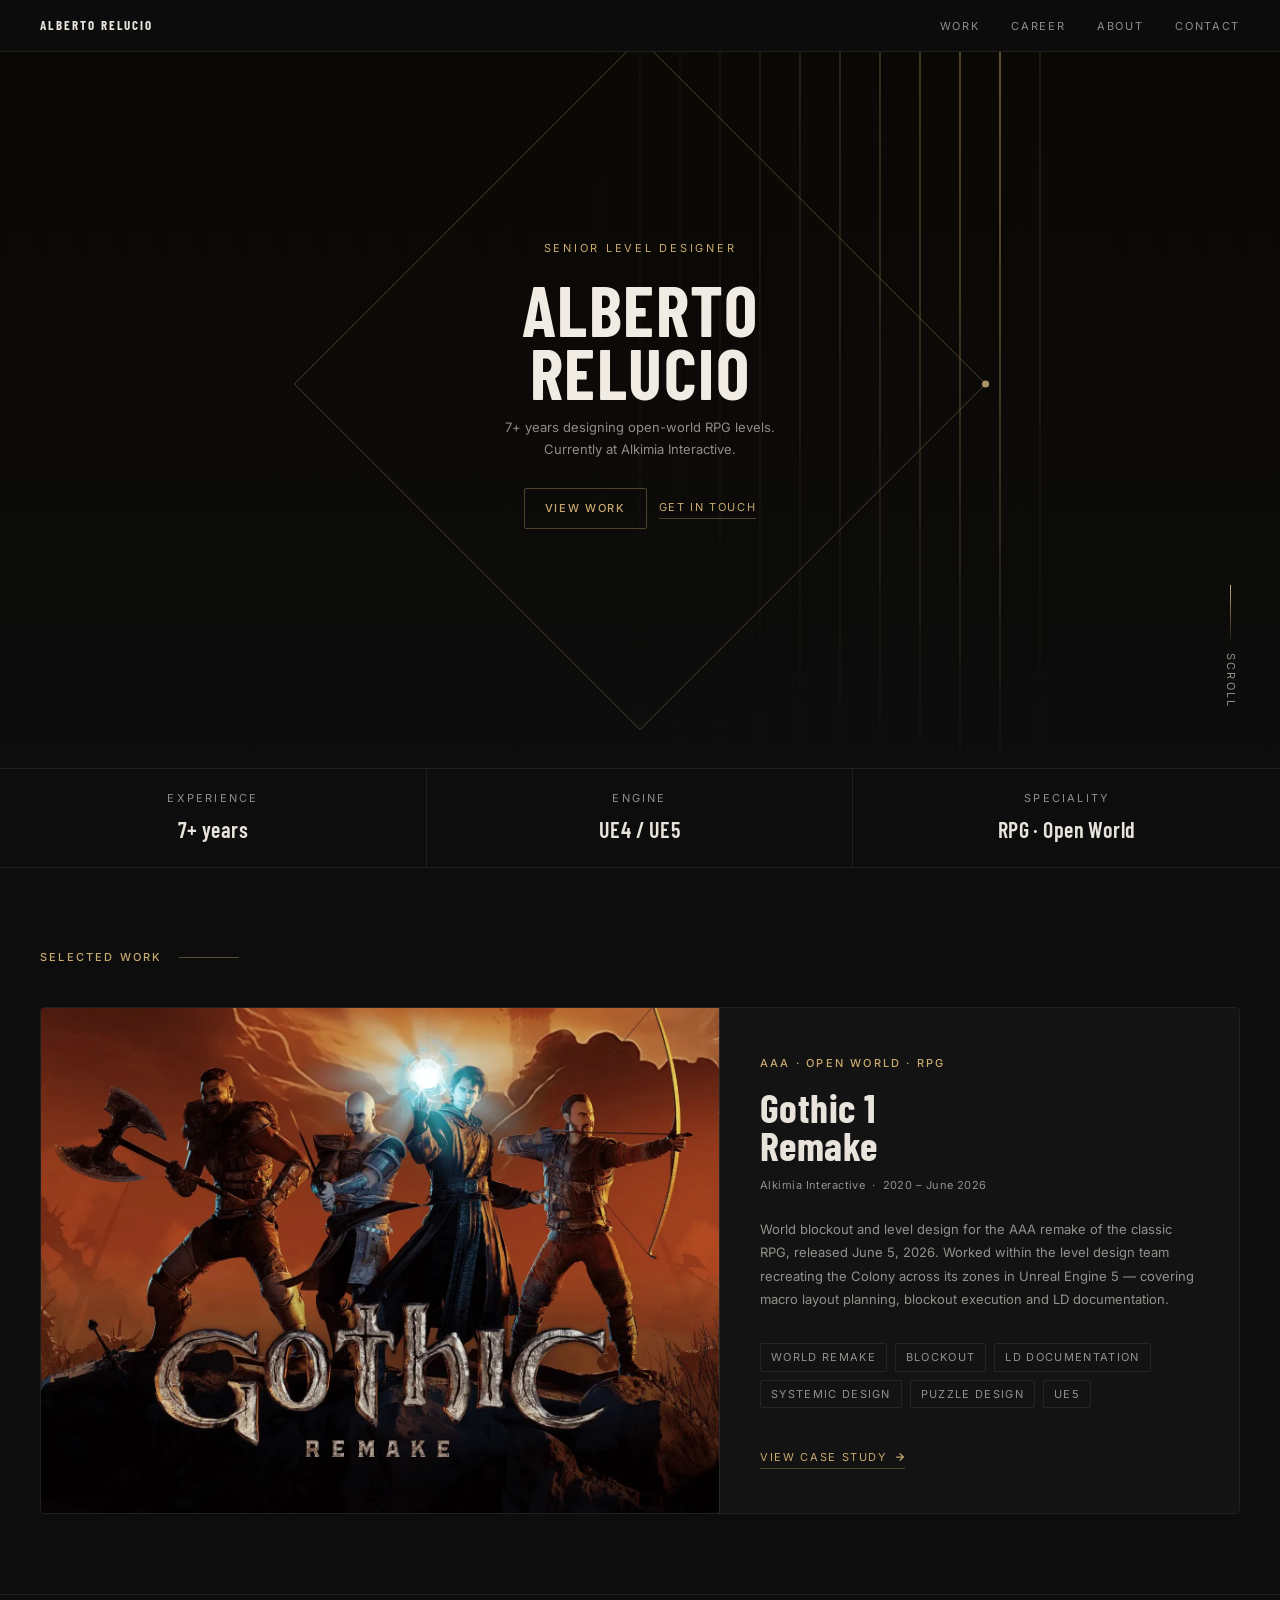
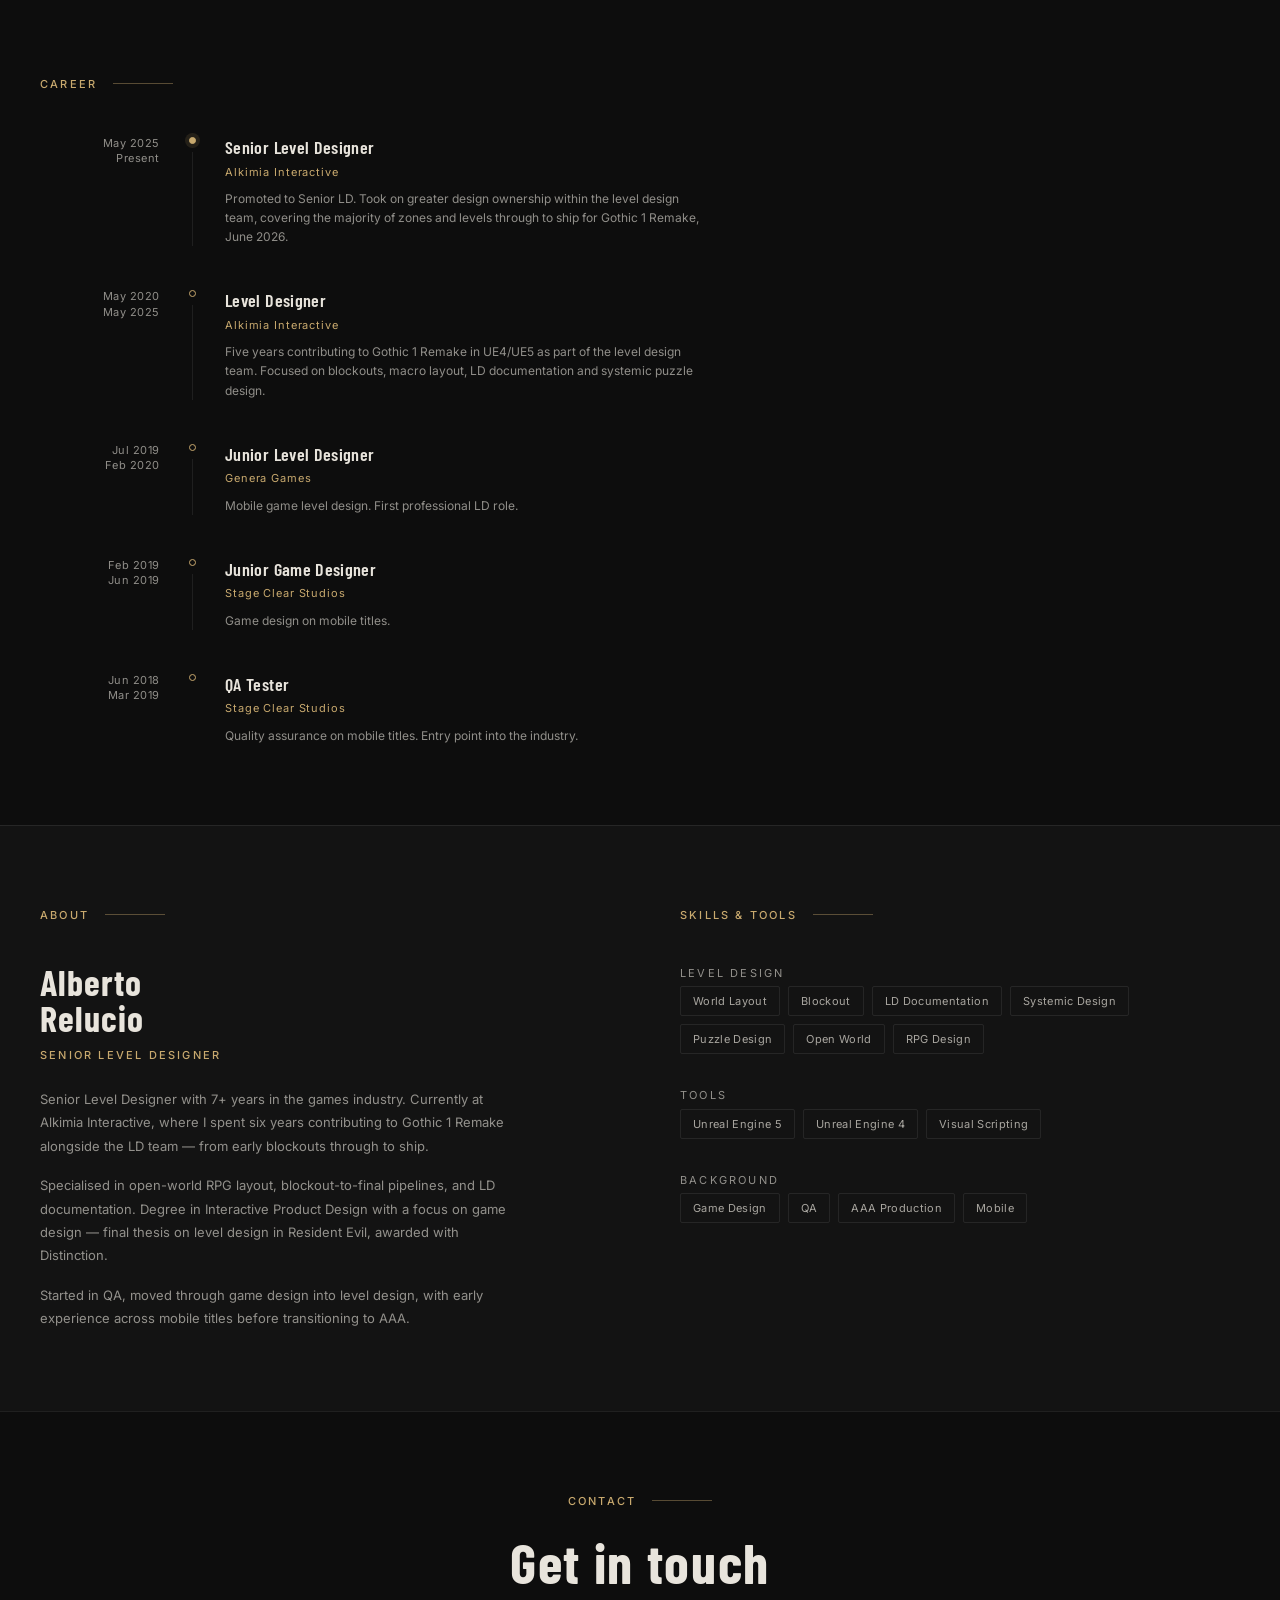
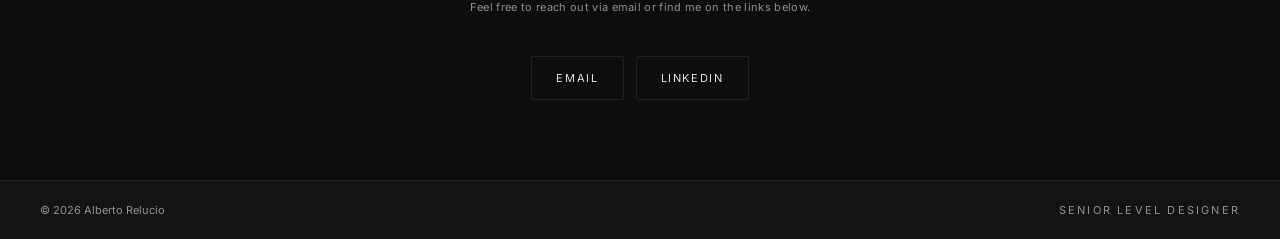
==== index.html @ 57de9ebb "Add the AR monogram favicon and tighten the phone hero Favicon: an "AR" monogram in Barlow Condensed" ====
<!DOCTYPE html>
<html lang="en">
<head>
  <meta charset="UTF-8">
  <meta name="google-site-verification" content="suXNNV-5c8QuaygYBA8K-LP6GFoIeC4PVlGO9d6GAaM" />
  <meta name="viewport" content="width=device-width, initial-scale=1.0">
  <title>Alberto Relucio — Senior Level Designer</title>
  <link rel="icon" href="favicon-32.png" type="image/png" sizes="32x32">
  <link rel="icon" href="favicon.svg" type="image/svg+xml">
  <link rel="apple-touch-icon" href="apple-touch-icon.png">
  <meta name="apple-mobile-web-app-title" content="A. Relucio">
  <link rel="preconnect" href="https://fonts.googleapis.com">
  <link rel="preconnect" href="https://fonts.gstatic.com" crossorigin>
  <link href="https://fonts.googleapis.com/css2?family=Barlow+Condensed:wght@400;600;700&family=Inter:wght@400;500&display=swap" rel="stylesheet">
  <link rel="stylesheet" href="style.css?v=34">
<!-- GoatCounter Analytics -->
<script data-goatcounter="https://kolding45.goatcounter.com/count" async src="//gc.zgo.at/count.js"></script>
<!-- End GoatCounter Analytics -->
</head>
<body>

  <!-- NAV -->
  <nav class="nav">
    <a href="#hero" class="nav-logo">Alberto Relucio</a>
    <ul class="nav-links">
      <li><a href="#work">Work</a></li>
      <li><a href="#career">Career</a></li>
      <li><a href="#about">About</a></li>
      <li><a href="#contact">Contact</a></li>
    </ul>
    <button class="nav-hamburger" id="hamburger" aria-label="Open menu" aria-expanded="false">
      <span></span><span></span><span></span>
    </button>
  </nav>

  <div class="nav-drawer" id="nav-drawer">
    <a href="#work">Work</a>
    <a href="#career">Career</a>
    <a href="#about">About</a>
    <a href="#contact">Contact</a>
  </div>


  <main>
  <!-- HERO -->
  <section class="hero" id="hero">
    <div class="hero-bg">
      <canvas id="hero-canvas" class="hero-canvas"></canvas>
    </div>
    <div class="hero-gradient"></div>

    <div class="hero-inner hero-inner--centered">

      <!-- Diamond: purely decorative, sits behind text -->
      <div class="hero-diamond-wrap" aria-hidden="true">
        <svg class="hero-diamond-svg" id="hero-diamond" viewBox="0 0 700 700" fill="none" xmlns="http://www.w3.org/2000/svg">
          <polyline id="d-outer" points="350,14 686,350 350,686 14,350 350,14"
            stroke="rgba(200,169,110,0.40)" stroke-width="0.9" fill="none"
            visibility="hidden"/>
          <polyline id="d-inner" points="350,90 610,350 350,610 90,350 350,90"
            stroke="rgba(200,169,110,0.16)" stroke-width="0.5" fill="none"
            visibility="hidden"/>
          <circle id="d-top"    cx="350" cy="14"  r="3.5" fill="rgba(200,169,110,0.85)" visibility="hidden"/>
          <circle id="d-right"  cx="686" cy="350" r="3.5" fill="rgba(200,169,110,0.85)" visibility="hidden"/>
          <circle id="d-bottom" cx="350" cy="686" r="3.5" fill="rgba(200,169,110,0.85)" visibility="hidden"/>
          <circle id="d-left"   cx="14"  cy="350" r="3.5" fill="rgba(200,169,110,0.85)" visibility="hidden"/>
          <line id="d-axis-h" x1="14" y1="350" x2="686" y2="350"
            stroke="rgba(200,169,110,0.07)" stroke-width="0.5" visibility="hidden"/>
          <line id="d-axis-v" x1="350" y1="14" x2="350" y2="686"
            stroke="rgba(200,169,110,0.07)" stroke-width="0.5" visibility="hidden"/>
        </svg>
      </div>

      <!-- Corner brackets: mobile only decorative frame -->
      <div class="hero-corners" aria-hidden="true">
        <svg viewBox="0 0 300 300" fill="none" xmlns="http://www.w3.org/2000/svg" class="hero-corners-svg" id="hero-corners">
          <!-- Top-left outer -->
          <polyline id="hc-tl" points="0,40 0,0 40,0" stroke="rgba(200,169,110,0.7)" stroke-width="1.2" fill="none" visibility="hidden"/>
          <!-- Top-left inner -->
          <polyline id="hc-tl2" points="14,28 14,14 28,14" stroke="rgba(200,169,110,0.4)" stroke-width="0.8" fill="none" visibility="hidden"/>
          <!-- Top-right outer -->
          <polyline id="hc-tr" points="260,0 300,0 300,40" stroke="rgba(200,169,110,0.7)" stroke-width="1.2" fill="none" visibility="hidden"/>
          <!-- Top-right inner -->
          <polyline id="hc-tr2" points="272,14 286,14 286,28" stroke="rgba(200,169,110,0.4)" stroke-width="0.8" fill="none" visibility="hidden"/>
          <!-- Bottom-right outer -->
          <polyline id="hc-br" points="300,260 300,300 260,300" stroke="rgba(200,169,110,0.7)" stroke-width="1.2" fill="none" visibility="hidden"/>
          <!-- Bottom-right inner -->
          <polyline id="hc-br2" points="286,272 286,286 272,286" stroke="rgba(200,169,110,0.4)" stroke-width="0.8" fill="none" visibility="hidden"/>
          <!-- Bottom-left outer -->
          <polyline id="hc-bl" points="40,300 0,300 0,260" stroke="rgba(200,169,110,0.7)" stroke-width="1.2" fill="none" visibility="hidden"/>
          <!-- Bottom-left inner -->
          <polyline id="hc-bl2" points="28,286 14,286 14,272" stroke="rgba(200,169,110,0.4)" stroke-width="0.8" fill="none" visibility="hidden"/>
        </svg>
      </div>

      <!-- Identity: centred on top of diamond -->
      <div class="hero-identity">
        <p class="hero-role">Senior Level Designer</p>
        <h1 class="hero-name">Alberto<br>Relucio</h1>
        <p class="hero-bio">
          7+ years designing open-world RPG levels.<br>
          Currently at Alkimia Interactive.
        </p>
        <div class="flex-row flex-wrap gap-3 mt-4 hero-actions">
          <a href="#work"    class="btn">View work</a>
          <a href="#contact" class="link-inline">Get in touch</a>
        </div>
      </div>

    </div>

    <div class="hero-scroll" aria-hidden="true">
      <div class="hero-scroll-line"></div>
      <span class="hero-scroll-label">Scroll</span>
    </div>
  </section>


  <!-- STAT BAR -->
  <div class="stat-bar">
    <div class="stat-item">
      <div class="stat-label">Experience</div>
      <div class="t-stat">7+ years</div>
    </div>
    <div class="stat-item">
      <div class="stat-label">Engine</div>
      <div class="t-stat">UE4 / UE5</div>
    </div>
    <div class="stat-item">
      <div class="stat-label">Speciality</div>
      <div class="t-stat">RPG · Open World</div>
    </div>
  </div>


  <!-- WORK -->
  <section class="section" id="work">
    <div class="eyebrow">Selected work</div>

    <div class="card-featured reveal">
      <div class="card-image">
        <picture>
          <source srcset="images/gothic-hero.webp" type="image/webp">
          <img src="images/gothic-hero.jpg" alt="Gothic 1 Remake — level overview" width="1920" height="1080">
        </picture>
      </div>
      <div class="card-body">
        <div>
          <div class="tag mb-4">AAA · Open World · RPG</div>
          <h2 class="t-title mb-3">Gothic 1<br>Remake</h2>
          <p class="t-meta project-meta mb-6">Alkimia Interactive &nbsp;·&nbsp; 2020 – June 2026</p>
          <p class="t-body mb-8">
            World blockout and level design for the AAA remake of the classic RPG, released
            June 5, 2026. Worked within the level design team recreating the Colony across its
            zones in Unreal Engine 5 — covering macro layout planning, blockout execution and
            LD documentation.
          </p>
          <div class="flex-row flex-wrap gap-2 mb-10">
            <span class="pill">World Remake</span>
            <span class="pill">Blockout</span>
            <span class="pill">LD Documentation</span>
            <span class="pill">Systemic Design</span>
            <span class="pill">Puzzle Design</span>
            <span class="pill">UE5</span>
          </div>
        </div>
        <a href="gothic.html" class="link-inline">
          View case study
          <svg width="10" height="10" viewBox="0 0 12 12" fill="none" stroke="currentColor" stroke-width="1.5" stroke-linecap="round" stroke-linejoin="round" aria-hidden="true"><path d="M2 6h8M6 2l4 4-4 4"/></svg>
        </a>
      </div>
    </div>
  </section>


  <!-- ACADEMIC WORK -->


  <!-- CAREER -->
  <section class="section section--bordered" id="career">
    <div class="eyebrow">Career</div>
    <div class="timeline">

      <div class="timeline-item reveal">
        <div class="timeline-date">May 2025<br>Present</div>
        <div class="timeline-spine">
          <div class="timeline-dot timeline-dot--current"></div>
          <div class="timeline-connector"></div>
        </div>
        <div class="timeline-body">
          <div class="t-role mb-1">Senior Level Designer</div>
          <div class="timeline-company">Alkimia Interactive</div>
          <p class="timeline-note">Promoted to Senior LD. Took on greater design ownership within the level design team, covering the majority of zones and levels through to ship for Gothic 1 Remake, June 2026.</p>
        </div>
      </div>

      <div class="timeline-item reveal">
        <div class="timeline-date">May 2020<br>May 2025</div>
        <div class="timeline-spine">
          <div class="timeline-dot"></div>
          <div class="timeline-connector"></div>
        </div>
        <div class="timeline-body">
          <div class="t-role mb-1">Level Designer</div>
          <div class="timeline-company">Alkimia Interactive</div>
          <p class="timeline-note">Five years contributing to Gothic 1 Remake in UE4/UE5 as part of the level design team. Focused on blockouts, macro layout, LD documentation and systemic puzzle design.</p>
        </div>
      </div>

      <div class="timeline-item reveal">
        <div class="timeline-date">Jul 2019<br>Feb 2020</div>
        <div class="timeline-spine">
          <div class="timeline-dot"></div>
          <div class="timeline-connector"></div>
        </div>
        <div class="timeline-body">
          <div class="t-role mb-1">Junior Level Designer</div>
          <div class="timeline-company">Genera Games</div>
          <p class="timeline-note">Mobile game level design. First professional LD role.</p>
        </div>
      </div>

      <div class="timeline-item reveal">
        <div class="timeline-date">Feb 2019<br>Jun 2019</div>
        <div class="timeline-spine">
          <div class="timeline-dot"></div>
          <div class="timeline-connector"></div>
        </div>
        <div class="timeline-body">
          <div class="t-role mb-1">Junior Game Designer</div>
          <div class="timeline-company">Stage Clear Studios</div>
          <p class="timeline-note">Game design on mobile titles.</p>
        </div>
      </div>

      <div class="timeline-item reveal">
        <div class="timeline-date">Jun 2018<br>Mar 2019</div>
        <div class="timeline-spine">
          <div class="timeline-dot"></div>
          <div class="timeline-connector"></div>
        </div>
        <div class="timeline-body">
          <div class="t-role mb-1">QA Tester</div>
          <div class="timeline-company">Stage Clear Studios</div>
          <p class="timeline-note">Quality assurance on mobile titles. Entry point into the industry.</p>
        </div>
      </div>

    </div>
  </section>


  <!-- ABOUT -->
  <section class="section section--raised section--bordered grid-about" id="about">
    <div>
      <div class="eyebrow">About</div>
      <h2 class="t-heading mb-2">Alberto<br>Relucio</h2>
      <p class="tag mb-6">Senior Level Designer</p>
      <div class="t-body">
        <p>Senior Level Designer with 7+ years in the games industry. Currently at Alkimia Interactive, where I spent six years contributing to Gothic 1 Remake alongside the LD team — from early blockouts through to ship.</p>
        <p>Specialised in open-world RPG layout, blockout-to-final pipelines, and LD documentation. Degree in Interactive Product Design with a focus on game design — final thesis on level design in Resident Evil, awarded with Distinction.</p>
        <p>Started in QA, moved through game design into level design, with early experience across mobile titles before transitioning to AAA.</p>
      </div>
    </div>

    <div>
      <div class="eyebrow">Skills &amp; tools</div>
      <div class="mb-8">
        <div class="stat-label mb-3">Level Design</div>
        <div class="flex-row flex-wrap gap-2">
          <span class="skill-tag">World Layout</span>
          <span class="skill-tag">Blockout</span>
          <span class="skill-tag">LD Documentation</span>
          <span class="skill-tag">Systemic Design</span>
          <span class="skill-tag">Puzzle Design</span>
          <span class="skill-tag">Open World</span>
          <span class="skill-tag">RPG Design</span>
        </div>
      </div>
      <div class="mb-8">
        <div class="stat-label mb-3">Tools</div>
        <div class="flex-row flex-wrap gap-2">
          <span class="skill-tag">Unreal Engine 5</span>
          <span class="skill-tag">Unreal Engine 4</span>
          <span class="skill-tag">Visual Scripting</span>
          <!-- Add tools you actually use -->
        </div>
      </div>
      <div>
        <div class="stat-label mb-3">Background</div>
        <div class="flex-row flex-wrap gap-2">
          <span class="skill-tag">Game Design</span>
          <span class="skill-tag">QA</span>
          <span class="skill-tag">AAA Production</span>
          <span class="skill-tag">Mobile</span>
        </div>
      </div>
    </div>
  </section>


  <!-- CONTACT -->
  <section class="section section--bordered section--center" id="contact">
    <div class="eyebrow centered">Contact</div>
    <h2 class="t-heading t-heading--cta mb-2">Get in touch</h2>
    <p class="t-meta mb-10">Feel free to reach out via email or find me on the links below.</p>
    <div class="contact-links">
      <!-- REPLACE with your real details -->
      <a href="mailto:arelucio.designer.info@gmail.com" class="link-ghost">Email</a>
      <a href="https://www.linkedin.com/in/alberto-relucio-gallego" target="_blank" rel="noopener" class="link-ghost">LinkedIn</a>
    </div>
  </section>


  </main>

  <!-- FOOTER -->
  <footer class="footer">
    <span class="footer-copy">© 2026 Alberto Relucio</span>
    <span class="footer-label">Senior Level Designer</span>
  </footer>


  <script>
    /* ── HERO CANVAS — slow diagonal gold sweep, persistent grid ── */
    (function () {
      var canvas = document.getElementById('hero-canvas');
      if (!canvas) return;
      var ctx = canvas.getContext('2d');
      var dpr = window.devicePixelRatio || 1;
      var reduceMotion = window.matchMedia && window.matchMedia('(prefers-reduced-motion: reduce)').matches;
      var finished = false;

      function resize() {
        canvas.width  = canvas.offsetWidth  * dpr;
        canvas.height = canvas.offsetHeight * dpr;
        ctx.setTransform(dpr, 0, 0, dpr, 0, 0);
      }
      resize();
      /* Resizing clears the canvas; once the sweep is over, repaint the final grid once. */
      window.addEventListener('resize', function () { ctx.setTransform(1,0,0,1,0,0); resize(); if (finished) requestAnimationFrame(draw); });

      var CELL=40, DURATION=3800, DELAY=400;
      var PK_V=0.88, PK_H=0.65, RS_V=0.14, RS_H=0.08;
      var startTime=null;

      function easeInOut(t) { return 0.5-0.5*Math.cos(Math.PI*Math.max(0,Math.min(1,t))); }

      function draw(ts) {
        if (!startTime) startTime=ts;
        var elapsed=ts-startTime-DELAY;
        var W=canvas.offsetWidth, H=canvas.offsetHeight, maxD=W+H;
        ctx.clearRect(0,0,W,H); ctx.fillStyle='#0a0804'; ctx.fillRect(0,0,W,H);
        var raw=reduceMotion?1:Math.max(0,Math.min(1,elapsed/DURATION)), prog=easeInOut(raw), done=raw>=1;

        for (var x=0;x<=W;x+=CELL) {
          var d=x/maxD, alpha,r,g,b,lw;
          if(done){alpha=RS_V;r=200;g=169;b=110;lw=0.5;}
          else{var dist=prog-d;
            if(dist<0){alpha=0.018;r=30;g=24;b=14;lw=0.5;}
            else{var rise=Math.min(1,dist/0.035),fall=Math.max(0,1-dist/0.30),glow=rise*fall,settle=Math.max(0,(dist-0.30)/0.15);
              alpha=glow*PK_V+Math.min(1,settle)*RS_V; alpha=Math.max(alpha,dist>0.45?RS_V:0);
              r=Math.round(10+(200-10)*glow);g=Math.round(8+(169-8)*glow);b=Math.round(4+(110-4)*glow);lw=0.5+glow*1.0;}}
          ctx.beginPath();ctx.moveTo(x,0);ctx.lineTo(x,H);
          ctx.strokeStyle='rgba('+r+','+g+','+b+','+alpha+')';ctx.lineWidth=lw;ctx.stroke();
        }

        for (var y=0;y<=H;y+=CELL) {
          var dH=y/maxD,alphaH,rH,gH,bH,lwH;
          if(done){alphaH=RS_H;rH=200;gH=169;bH=110;lwH=0.5;}
          else{var distH=prog-dH;
            if(distH<0){alphaH=0.014;rH=30;gH=24;bH=14;lwH=0.5;}
            else{var riseH=Math.min(1,distH/0.035),fallH=Math.max(0,1-distH/0.30),glowH=riseH*fallH,settleH=Math.max(0,(distH-0.30)/0.15);
              alphaH=glowH*PK_H+Math.min(1,settleH)*RS_H;alphaH=Math.max(alphaH,distH>0.45?RS_H:0);
              rH=Math.round(10+(200-10)*glowH);gH=Math.round(8+(169-8)*glowH);bH=Math.round(4+(110-4)*glowH);lwH=0.5+glowH*0.7;}}
          ctx.beginPath();ctx.moveTo(0,y);ctx.lineTo(W,y);
          ctx.strokeStyle='rgba('+rH+','+gH+','+bH+','+alphaH+')';ctx.lineWidth=lwH;ctx.stroke();
        }
        finished=done;
        if (!done) requestAnimationFrame(draw); /* stop once the grid has settled */
      }
      requestAnimationFrame(draw);
    })();
  </script>

  <script>
        /* ── DIAMOND ANIMATION — starts fully hidden, draws on load ── */
    (function () {
      /* Reduced motion: every part appears at once in its final state */
      var reduceMotion = window.matchMedia && window.matchMedia('(prefers-reduced-motion: reduce)').matches;

      function show(id, delay, dur) {
        /* Fade in via opacity after making visible */
        var el = document.getElementById(id);
        if (!el) return;
        if (reduceMotion) { el.setAttribute('visibility', 'visible'); el.style.opacity = '1'; return; }
        setTimeout(function () {
          el.setAttribute('visibility', 'visible');
          el.style.opacity = '0';
          el.style.transition = 'opacity ' + (dur || 500) + 'ms ease';
          requestAnimationFrame(function () {
            requestAnimationFrame(function () {
              el.style.opacity = '1';
            });
          });
        }, delay);
      }

      function drawLine(id, delay, duration) {
        /* Draw polyline using stroke-dashoffset */
        var el = document.getElementById(id);
        if (!el) return;
        var perim = id === 'd-outer' ? 1904 : 1440;
        /* Set up dash BEFORE making visible */
        el.setAttribute('stroke-dasharray', perim);
        el.setAttribute('stroke-dashoffset', reduceMotion ? 0 : perim);
        if (reduceMotion) { el.setAttribute('visibility', 'visible'); el.style.opacity = '1'; return; }
        setTimeout(function () {
          el.setAttribute('visibility', 'visible');
          el.style.opacity = '1';
          requestAnimationFrame(function () {
            requestAnimationFrame(function () {
              el.style.transition = 'stroke-dashoffset ' + duration + 'ms cubic-bezier(0.3,0,0.2,1)';
              el.setAttribute('stroke-dashoffset', '0');
            });
          });
        }, delay);
      }

      var T = 500;

      /* 1 — Axis lines first, subtle */
      show('d-axis-h', T, 600);
      show('d-axis-v', T, 600); T += 600;

      /* 2 — Outer diamond draws itself */
      drawLine('d-outer', T, 1600); T += 500;

      /* 3 — Dots appear as diamond reaches each corner */
      show('d-top',    T,        200); T += 400;
      show('d-right',  T,        200); T += 400;
      show('d-bottom', T,        200); T += 400;
      show('d-left',   T,        200); T += 500;

      /* 4 — Inner diamond fades in */
      show('d-inner', T, 800);

    })();

    /* ── HAMBURGER MENU ── */
    (function () {
      var hamburger = document.getElementById('hamburger');
      var drawer    = document.getElementById('nav-drawer');
      if (!hamburger || !drawer) return;

      function closeDrawer() {
        drawer.classList.remove('open');
        hamburger.setAttribute('aria-expanded', 'false');
      }

      hamburger.setAttribute('aria-controls', 'nav-drawer');
      hamburger.addEventListener('click', function () {
        var open = drawer.classList.toggle('open');
        hamburger.setAttribute('aria-expanded', open);
        if (open) drawer.querySelector('a').focus(); // start keyboard users inside the menu
      });

      drawer.querySelectorAll('a').forEach(function (link) {
        link.addEventListener('click', closeDrawer);
      });

      document.addEventListener('click', function (e) {
        if (!drawer.contains(e.target) && !hamburger.contains(e.target)) {
          closeDrawer();
        }
      });

      document.addEventListener('keydown', function (e) {
        if (e.key === 'Escape' && drawer.classList.contains('open')) {
          closeDrawer();
          hamburger.focus();
        }
      });
    })();

    /* ── CORNER BRACKETS ANIMATION — mobile only ── */
    (function () {
      var corners = ['hc-tl', 'hc-tr', 'hc-br', 'hc-bl'];
      var isMobile = true; // CSS handles display:none on desktop
      var reduceMotion = window.matchMedia && window.matchMedia('(prefers-reduced-motion: reduce)').matches;

      corners.forEach(function(id, i) {
        var el = document.getElementById(id);
        if (!el) return;
        if (reduceMotion) {
          /* Reduced motion: outer and inner brackets appear drawn */
          [el, document.getElementById(id + '2')].forEach(function (n) {
            if (!n) return;
            n.setAttribute('visibility', 'visible');
            n.style.opacity = '1';
          });
          return;
        }
        var perim = 80;
        el.setAttribute('stroke-dasharray', perim);
        el.setAttribute('stroke-dashoffset', perim);
        setTimeout(function () {
          el.setAttribute('visibility', 'visible');
          el.style.opacity = '1';
          requestAnimationFrame(function () {
            requestAnimationFrame(function () {
              el.style.transition = 'stroke-dashoffset 400ms cubic-bezier(0.3,0,0.2,1)';
              el.setAttribute('stroke-dashoffset', '0');
            });
          });
        }, 300 + i * 120);

        /* Inner corner appears slightly after outer */
        var el2 = document.getElementById(id + '2');
        if (!el2) return;
        var perim2 = 42;
        el2.setAttribute('stroke-dasharray', perim2);
        el2.setAttribute('stroke-dashoffset', perim2);
        setTimeout(function () {
          el2.setAttribute('visibility', 'visible');
          el2.style.opacity = '1';
          requestAnimationFrame(function () {
            requestAnimationFrame(function () {
              el2.style.transition = 'stroke-dashoffset 300ms cubic-bezier(0.3,0,0.2,1)';
              el2.setAttribute('stroke-dashoffset', '0');
            });
          });
        }, 500 + i * 120);
      });
    })();
  </script>

  <script>
    /* ── FEATURED CARD (desktop with a mouse, 1700px and up) ──
       The image keeps 16:9 with no crop: pick the smallest image column at which
       the text fits beside it, so there is no gap under the image. */
    (function () {
      const wide = window.matchMedia('(min-width: 1700px) and (hover: hover) and (pointer: fine)');
      function sizeCard() {
        const card = document.querySelector('.card-featured'); if (!card) return;
        card.style.removeProperty('--header-img-w');
        if (!wide.matches) return;
        const body = card.querySelector('.card-body'), W = card.getBoundingClientRect().width;
        const need = () => body.offsetHeight;   // natural text height (measured unstretched)
        body.style.alignSelf = 'start';
        let width = Math.round(W / 2);
        for (let w = Math.round(W / 2); w <= W - 420; w += 2) {
          card.style.setProperty('--header-img-w', w + 'px');
          if (need() <= w * 9 / 16) { width = w; break; }
        }
        card.style.setProperty('--header-img-w', width + 'px');
        body.style.alignSelf = '';
      }
      sizeCard();
      window.addEventListener('load', sizeCard);
      let t; window.addEventListener('resize', () => { clearTimeout(t); t = setTimeout(sizeCard, 150); });
    })();

    /* ── SCROLL REVEAL ── (same observer as gothic.html) */
    const observer = new IntersectionObserver(
      entries => entries.forEach(e => { if (e.isIntersecting) e.target.classList.add('visible'); }),
      { threshold: 0.08 }
    );
    document.querySelectorAll('.reveal').forEach(el => observer.observe(el));
    document.documentElement.classList.add('js-reveal'); // observer is live: drop the 2 s CSS fallback
  </script>

</body>
</html>
---- style.css ----
/* ============================================================
   ALBERTO RELUCIO — SENIOR LEVEL DESIGNER
   style.css — Global Design System
   ============================================================
   Structure:
   1.  Reset & base
   2.  Custom properties (tokens)
   3.  Typography system
   4.  Layout utilities
   5.  Navigation
   6.  Buttons & links
   7.  Pills, badges & tags
   8.  Section structure
   9.  Stat bar
   10. Cards (project, level)
   11. Timeline
   12. Contact
   13. Footer
   14. Animations
   15. Responsive
   ============================================================ */


/* ============================================================
   1. RESET & BASE
   ============================================================ */

*, *::before, *::after {
  box-sizing: border-box;
  margin: 0;
  padding: 0;
}

html {
  scroll-behavior: smooth;
  font-size: 16px;
  -webkit-text-size-adjust: 100%;
}

body {
  background-color: var(--color-bg);
  color: var(--color-text);
  font-family: var(--font-body);
  font-size: var(--text-sm);
  font-weight: 400;
  line-height: 1.65;
  -webkit-font-smoothing: antialiased;
  -moz-osx-font-smoothing: grayscale;
  overflow-x: hidden;
}

img, video, iframe {
  display: block;
  max-width: 100%;
}

img { height: auto; }

a {
  color: inherit;
  text-decoration: none;
}

ul, ol { list-style: none; }

button {
  font-family: inherit;
  cursor: pointer;
  border: none;
  background: none;
}

@media (prefers-reduced-motion: reduce) {
  *, *::before, *::after {
    animation-duration: 0.01ms !important;
    animation-iteration-count: 1 !important;
    transition-duration: 0.01ms !important;
  }
  html { scroll-behavior: auto; }
}


/* ============================================================
   2. CUSTOM PROPERTIES — DESIGN TOKENS
   ============================================================ */

:root {
  /* Colours */
  --color-bg:           #0d0d0d;
  --color-bg-raised:    #131313;
  --color-bg-inset:     #0a0a0a;
  --color-bg-warm:      #0a0804;
  --color-bg-warm-mid:  #1a1208;

  --color-text:         #e8e4dc;
  --color-text-muted:   rgba(232, 228, 220, 0.60);
  --color-text-dim:     rgba(232, 228, 220, 0.60);
  --color-text-faint:   rgba(232, 228, 220, 0.22);

  --color-accent:        #C8A96E;
  --color-accent-dim:    rgba(200, 169, 110, 0.16);
  --color-accent-border: rgba(200, 169, 110, 0.35);
  --color-accent-faint:  rgba(200, 169, 110, 0.08);

  --color-line:          rgba(255, 255, 255, 0.08);
  --color-line-strong:   rgba(255, 255, 255, 0.14);

  --grid-line:           rgba(200, 169, 110, 0.04);

  /* Surfaces and overlays */
  --color-text-bright:     #f0ece4;                       /* display headlines */
  --color-media-well:      #0f0e0c;                       /* behind images and trailers */
  --color-media-well-deep: #0c0b09;                       /* behind the comparator and zone videos */
  --color-accent-frame:    rgba(200,169,110,0.85);        /* corner brackets, In-game label */
  --color-nav-bg:          rgba(13,13,13,0.97);           /* fixed nav and drawer */
  --color-chip:            rgba(13,13,13,0.85);           /* chips over imagery, control hovers */
  --color-chip-soft:       rgba(13,13,13,0.65);           /* expand button fill */
  --color-control-border:  rgba(232,228,220,0.25);        /* borders of controls over imagery */
  --color-text-soft:       rgba(232,228,220,0.70);        /* skill tags */
  --color-text-list:       rgba(232,228,220,0.65);        /* sidebar lists */
  --color-icon:            rgba(232,228,220,0.85);        /* expand icon */
  --color-icon-strong:     rgba(232,228,220,0.90);        /* lightbox close icon */
  --color-hero-fade:       rgba(13,13,13,0.25);           /* hero gradient midpoint */
  --color-header-fade:     rgba(10,8,4,0.98);             /* case-study header fade */
  --color-accent-halo:     rgba(200,169,110,0.12);        /* current timeline dot */
  --color-accent-ring:     rgba(200,169,110,0.20);        /* comparison handle */
  --color-lightbox-bg:     rgba(6,5,3,0.94);              /* lightbox backdrop */
  --color-close-bg:        rgba(13,13,13,0.75);           /* lightbox close button */

  /* Typography */
  --font-head: 'Barlow Condensed', sans-serif;
  --font-body: 'Inter', sans-serif;

  /* Type scale */
  --text-xs:   0.6875rem;   /* 11px */
  --text-label: 0.6875rem;  /* 11px floor for labels, tags, captions */
  --text-sm:   0.8125rem;   /* 13px */
  --text-base: 0.875rem;    /* 14px */
  --text-md:   1rem;        /* 16px */
  --text-lg:   1.125rem;    /* 18px */
  --text-xl:   1.375rem;    /* 22px */
  --text-2xl:  1.75rem;     /* 28px */
  --text-3xl:  2.25rem;     /* 36px */
  --text-hero: clamp(3rem, 7vw, 5.5rem);    /* 48–88px */
  --text-page: clamp(2.75rem, 6vw, 5rem);   /* 44–80px */
  --text-cta:  clamp(2rem, 5vw, 3.5rem);    /* 32–56px */

  /* Letter spacing */
  --tracking-tight:  0.01em;
  --tracking-normal: 0.03em;
  --tracking-wide:   0.10em;
  --tracking-wider:  0.15em;
  --tracking-widest: 0.25em;
  --tracking-label:  0.20em;   /* widest tracking, eased for 11px labels */

  /* Spacing */
  --space-1:  4px;
  --space-2:  8px;
  --space-3:  12px;
  --space-4:  16px;
  --space-5:  20px;
  --space-6:  24px;
  --space-8:  32px;
  --space-10: 40px;
  --space-12: 48px;
  --space-14: 56px;
  --space-16: 64px;
  --space-20: 80px;
  --space-24: 96px;

  /* Layout */
  --section-y:    80px;
  --section-x:    40px;
  --content-max:  1160px;   /* max width for readable content */
  --page-max:     1440px;   /* shared content column on wide screens */
  --gutter:       max(var(--section-x), calc((100% - var(--page-max)) / 2)); /* side padding that centres that column */
  --measure:      60ch;     /* line length for 13px running text (≈ 55–75 characters in Inter) */
  --compare-max:  max(1100px, min(1600px, calc(78vh * 16 / 9))); /* comparator: grows with the screen, never taller than the lightbox view */
  --measure-note: 60ch;     /* line length for 12px notes (≈ 55–65 characters) */
  --nav-height:   52px;

  /* Transitions */
  --transition-fast: 0.15s ease;
  --transition-base: 0.20s ease;
  --transition-slow: 0.35s ease;

  /* Border radius */
  --radius-sm: 2px;
  --radius-md: 4px;

  /* Hairline: 1px on standard screens (0.5px there vanishes or renders at
     half strength); true half-pixel only where the screen can draw it. */
  --hairline: 1px;
  --hairline-drawn: 1px; /* width actually painted for --hairline (borders snap to device pixels) */
  --tap-round: calc(1px / 32); /* covers the 1/64px rounding of each padding calc() in 44px hit areas */
}

@media (min-resolution: 2dppx), (-webkit-min-device-pixel-ratio: 2) {
  :root { --hairline: 0.5px; --hairline-drawn: 0.5px; }
}

@media (min-resolution: 3dppx), (-webkit-min-device-pixel-ratio: 3) {
  /* 0.5px snaps to one device pixel (1/3px), which layout stores in 1/64px units as 21/64px */
  :root { --hairline-drawn: calc(21px / 64); }
}


/* ============================================================
   3. TYPOGRAPHY SYSTEM
   ============================================================ */

.t-display {
  font-family: var(--font-head);
  font-weight: 700;
  font-size: var(--text-hero);
  line-height: 0.92;
  letter-spacing: var(--tracking-tight);
  color: var(--color-text-bright);
}

.t-display .accent {
  color: var(--color-accent);
  font-style: normal;
  display: block;
}

.t-page-title {
  font-family: var(--font-head);
  font-weight: 700;
  font-size: var(--text-page);
  line-height: 0.92;
  letter-spacing: var(--tracking-tight);
  color: var(--color-text-bright);
}

.t-page-title em {
  color: var(--color-accent);
  font-style: normal;
  display: block;
}

.t-heading {
  font-family: var(--font-head);
  font-weight: 700;
  font-size: var(--text-3xl);
  letter-spacing: var(--tracking-normal);
  color: var(--color-text);
  line-height: 1;
}

.t-heading--cta { font-size: var(--text-cta); } /* "Get in touch" */

.t-title {
  font-family: var(--font-head);
  font-weight: 700;
  font-size: 2.5rem;
  line-height: 0.95;
  letter-spacing: var(--tracking-tight);
  color: var(--color-text);
}

.t-subtitle {
  font-family: var(--font-head);
  font-weight: 600;
  font-size: var(--text-2xl);
  letter-spacing: 0.02em;
  color: var(--color-text);
  line-height: 1.05;
}

.t-body {
  font-size: var(--text-sm);
  color: var(--color-text-dim);
  line-height: 1.8;
}

.t-body p + p { margin-top: var(--space-4); }
.t-body { max-width: var(--measure); }

.t-meta {
  font-size: var(--text-xs);
  color: var(--color-text-muted);
  letter-spacing: var(--tracking-normal);
}

.project-meta { letter-spacing: 0.04em; } /* studio · dates line on the featured card */

.eyebrow {
  font-size: var(--text-label);
  font-weight: 500;
  letter-spacing: var(--tracking-label);
  text-transform: uppercase;
  color: var(--color-accent);
  display: flex;
  align-items: center;
  gap: var(--space-4);
  margin-bottom: var(--space-10);
}

.eyebrow::after {
  content: '';
  display: block;
  width: 60px;
  height: var(--hairline);
  background: var(--color-accent);
  opacity: 0.4;
  flex-shrink: 0;
}

.eyebrow.centered {
  justify-content: center;
  margin-bottom: var(--space-6);
}

.t-stat {
  font-family: var(--font-head);
  font-weight: 600;
  font-size: var(--text-xl);
  letter-spacing: 0.02em;
  color: var(--color-text);
}

.t-role {
  font-family: var(--font-head);
  font-weight: 600;
  font-size: var(--text-lg);
  letter-spacing: 0.02em;
  color: var(--color-text);
}


/* ============================================================
   4. LAYOUT UTILITIES
   ============================================================ */

/*
  .wrap  — centres content and caps its width.
  Used INSIDE sections: the section itself goes full-bleed
  (for background colour), .wrap constrains the content inside.
*/
.wrap {
  width: 100%;
  max-width: var(--content-max);
  margin-left: auto;
  margin-right: auto;
}

.grid-2 {
  display: grid;
  grid-template-columns: repeat(2, minmax(0, 1fr));
  gap: var(--space-4);
}

.grid-3 {
  display: grid;
  grid-template-columns: repeat(3, minmax(0, 1fr));
  gap: var(--space-4);
}

.grid-content-sidebar {
  display: grid;
  grid-template-columns: 3fr 2fr;
  gap: var(--space-16);
  align-items: start;
}

.grid-about {
  display: grid;
  grid-template-columns: repeat(2, minmax(0, 1fr));
  gap: var(--space-20);
  align-items: start;
}

.flex-row    { display: flex; flex-direction: row; }
.flex-col    { display: flex; flex-direction: column; }
.flex-center { align-items: center; justify-content: center; }
.flex-between{ align-items: center; justify-content: space-between; }
.flex-wrap   { flex-wrap: wrap; }

.gap-1 { gap: var(--space-1); }
.gap-2 { gap: var(--space-2); }
.gap-3 { gap: var(--space-3); }
.gap-4 { gap: var(--space-4); }
.gap-6 { gap: var(--space-6); }
.gap-8 { gap: var(--space-8); }

.mt-2  { margin-top: var(--space-2); }
.mt-3  { margin-top: var(--space-3); }
.mt-4  { margin-top: var(--space-4); }
.mt-6  { margin-top: var(--space-6); }
.mt-8  { margin-top: var(--space-8); }
.mt-10 { margin-top: var(--space-10); }
.mb-2  { margin-bottom: var(--space-2); }
.mb-3  { margin-bottom: var(--space-3); }
.mb-4  { margin-bottom: var(--space-4); }
.mb-6  { margin-bottom: var(--space-6); }
.mb-8  { margin-bottom: var(--space-8); }
.mb-10 { margin-bottom: var(--space-10); }

.text-center { text-align: center; }


/* ============================================================
   5. NAVIGATION
   ============================================================ */

.nav {
  position: fixed;
  top: 0; left: 0; right: 0;
  z-index: 200;
  height: var(--nav-height);
  display: flex;
  align-items: center;
  justify-content: space-between;
  padding: 0 var(--gutter);
  background: var(--color-nav-bg);
  backdrop-filter: blur(10px);
  -webkit-backdrop-filter: blur(10px);
  border-bottom: var(--hairline) solid var(--color-line);
}

.nav-logo {
  font-family: var(--font-head);
  font-weight: 700;
  font-size: var(--text-sm);
  letter-spacing: var(--tracking-wider);
  text-transform: uppercase;
  color: var(--color-text);
  text-decoration: none;
  transition: color var(--transition-base);
}

.nav-logo:hover { color: var(--color-accent); }

.nav-links {
  display: flex;
  gap: var(--space-8);
  list-style: none;
}

.nav-links a {
  font-size: var(--text-xs);
  letter-spacing: var(--tracking-wider);
  text-transform: uppercase;
  color: var(--color-text-muted);
  text-decoration: none;
  transition: color var(--transition-base);
}

.nav-links a:hover,
.nav-links a.active { color: var(--color-accent); }

.nav-back {
  display: inline-flex;
  align-items: center;
  gap: var(--space-2);
  font-size: var(--text-xs);
  letter-spacing: var(--tracking-wider);
  text-transform: uppercase;
  color: var(--color-text-muted);
  text-decoration: none;
  transition: color var(--transition-base);
}

.nav-back:hover { color: var(--color-accent); }
.nav-back svg   { flex-shrink: 0; }

.nav-hamburger {
  display: none;
  flex-direction: column;
  gap: 5px;
  cursor: pointer;
  padding: var(--space-2);
  background: none;
  border: none;
}

.nav-hamburger span {
  display: block;
  width: 22px;
  height: var(--hairline);
  background: var(--color-text-muted);
  transition: background var(--transition-base);
}

.nav-hamburger:hover span { background: var(--color-accent); }

.nav-drawer {
  display: none;
  position: fixed;
  top: var(--nav-height);
  left: 0; right: 0;
  background: var(--color-nav-bg);
  backdrop-filter: blur(10px);
  border-bottom: var(--hairline) solid var(--color-line);
  padding: var(--space-6) var(--section-x);
  flex-direction: column;
  gap: var(--space-5);
  z-index: 199;
}

.nav-drawer a {
  font-size: var(--text-xs);
  letter-spacing: var(--tracking-wider);
  text-transform: uppercase;
  color: var(--color-text-muted);
  text-decoration: none;
  transition: color var(--transition-base);
}

.nav-drawer a:hover { color: var(--color-accent); }
.nav-drawer.open    { display: flex; }


/* ============================================================
   6. BUTTONS & LINKS
   ============================================================ */

.btn {
  display: inline-flex;
  align-items: center;
  gap: var(--space-2);
  font-family: var(--font-body);
  font-size: var(--text-xs);
  font-weight: 500;
  letter-spacing: var(--tracking-wider);
  text-transform: uppercase;
  color: var(--color-accent);
  background: transparent;
  border: var(--hairline) solid var(--color-accent-border);
  padding: 10px var(--space-5);
  border-radius: var(--radius-sm);
  text-decoration: none;
  cursor: pointer;
  transition: background var(--transition-base), border-color var(--transition-base);
}

.btn:hover {
  background: var(--color-accent-dim);
  border-color: var(--color-accent);
}

.btn svg { flex-shrink: 0; }

.link-inline {
  display: inline-flex;
  align-items: center;
  gap: var(--space-2);
  font-size: var(--text-xs);
  letter-spacing: var(--tracking-wider);
  text-transform: uppercase;
  color: var(--color-accent);
  text-decoration: none;
  border-bottom: var(--hairline) solid var(--color-accent-border);
  padding-bottom: 2px;
  width: fit-content;
  transition: opacity var(--transition-base);
}

.link-inline:hover { opacity: 0.65; }

.link-ghost {
  display: inline-flex;
  align-items: center;
  gap: var(--space-2);
  font-size: var(--text-xs);
  letter-spacing: var(--tracking-wider);
  text-transform: uppercase;
  color: var(--color-text);
  border: var(--hairline) solid var(--color-line);
  padding: 12px var(--space-6);
  border-radius: var(--radius-sm);
  text-decoration: none;
  transition: border-color var(--transition-base), color var(--transition-base), background var(--transition-base), transform var(--transition-base);
}

.link-ghost:hover {
  border-color: var(--color-accent);
  color: var(--color-accent);
  background: var(--color-accent-dim);
  transform: translateY(-1px);
}

.link-ghost.primary {
  background: var(--color-accent-dim);
  border-color: var(--color-accent-border);
  color: var(--color-accent);
}

/* Keyboard focus: an Aged Gold ring, only when navigating by keyboard */
a:focus-visible,
button:focus-visible {
  outline: 1px solid var(--color-accent);
  outline-offset: 3px;
}

.comparison-handle:focus-visible {
  outline: 2px solid var(--color-accent);
  outline-offset: 3px;
}

/* Lightbox opened with a tap: Close receives focus without a ring */
.lightbox-overlay.opened-by-touch .lightbox-close:focus-visible { outline: none; }


/* ============================================================
   7. PILLS, BADGES & TAGS
   ============================================================ */

.tag {
  display: inline-block;
  font-size: var(--text-label);
  font-weight: 500;
  letter-spacing: var(--tracking-label);
  text-transform: uppercase;
  color: var(--color-accent);
}

.tag-bordered {
  display: inline-block;
  font-size: var(--text-label);
  font-weight: 500;
  letter-spacing: var(--tracking-label);
  text-transform: uppercase;
  color: var(--color-accent);
  border: var(--hairline) solid var(--color-accent-border);
  padding: 4px 10px;
  border-radius: var(--radius-sm);
}

.pill {
  display: inline-block;
  font-size: var(--text-label);
  letter-spacing: 0.12em;
  text-transform: uppercase;
  color: var(--color-text-muted);
  border: var(--hairline) solid var(--color-line);
  padding: 4px 10px;
  border-radius: var(--radius-sm);
}

.skill-tag {
  display: inline-block;
  font-size: var(--text-xs);
  letter-spacing: 0.03em;
  color: var(--color-text-soft);
  border: var(--hairline) solid var(--color-line);
  padding: 5px 12px;
  border-radius: var(--radius-sm);
}

.badge-honor {
  display: inline-block;
  font-size: var(--text-label);
  font-weight: 500;
  letter-spacing: var(--tracking-wider);
  text-transform: uppercase;
  color: var(--color-accent);
  background: var(--color-accent-faint);
  border: var(--hairline) solid var(--color-accent-border);
  padding: 3px 9px;
  border-radius: var(--radius-sm);
}

.badge-released {
  display: inline-flex;
  align-items: center;
  gap: var(--space-2);
  font-size: var(--text-label);
  font-weight: 500;
  letter-spacing: var(--tracking-wider);
  text-transform: uppercase;
  color: var(--color-accent);
  background: var(--color-accent-dim);
  border: var(--hairline) solid var(--color-accent-border);
  padding: 5px 12px;
  border-radius: var(--radius-sm);
}

.badge-released-dot {
  width: 5px;
  height: 5px;
  border-radius: 50%;
  background: var(--color-accent);
  flex-shrink: 0;
}


/* ============================================================
   8. SECTION STRUCTURE
   ============================================================ */

/*
  Sections use full-width padding for background colour.
  Content inside uses .wrap to cap at --content-max.
*/
.section {
  padding: var(--section-y) var(--gutter);
}

.section--raised    { background: var(--color-bg-raised); }
.section--bordered  { border-top: var(--hairline) solid var(--color-line); }

.section--center {
  display: flex;
  flex-direction: column;
  align-items: center;
  text-align: center;
}

/* Hero */
.hero {
  height: calc(100vh - 52px - 80px); /* 100vh minus nav and stat bar */
  height: calc(100svh - 52px - 80px); /* small viewport: iOS toolbars no longer push the stat bar below the fold */
  min-height: 460px;
  display: flex;
  flex-direction: column;
  justify-content: center;
  position: relative;
  overflow: hidden;
  background: var(--color-bg-warm);
}

.hero-bg {
  position: absolute;
  inset: 0;
  /*
    When you have a Gothic Remake screenshot, add it here on top of the SVG:
    background: url('images/gothic-hero.jpg') center / cover no-repeat;
    The SVG animation will still play underneath as a fallback.
  */
  background: transparent;
  width: 100%;
  height: 100%;
}

.hero-canvas {
  position: absolute;
  inset: 0;
  width: 100%;
  height: 100%;
  display: block;
}

.hero-grid {
  position: absolute;
  inset: 0;
  pointer-events: none;
  background-image:
    linear-gradient(var(--grid-line) 1px, transparent 1px),
    linear-gradient(90deg, var(--grid-line) 1px, transparent 1px);
  background-size: 40px 40px;
}

.hero-gradient {
  position: absolute;
  inset: 0;
  pointer-events: none;
  background: linear-gradient(
    to top,
    var(--color-nav-bg) 0%,
    var(--color-hero-fade) 60%,
    transparent 100%
  );
}

.hero-diamond-wrap {
  /* Decorative container — diamond sits behind text, not around it */
  position: absolute;
  inset: 0;
  display: flex;
  align-items: center;
  justify-content: center;
  pointer-events: none;
}

.hero-diamond-svg {
  width:  min(780px, calc(100vh - 180px), 88vw);
  height: min(780px, calc(100vh - 180px), 88vw);
  opacity: 1;
  pointer-events: none;
}

.hero-inner--centered .hero-identity {
  position: relative;
  z-index: 2;
  align-items: center;
  text-align: center;
  max-width: 400px;
  padding: 20px;
}

.hero-inner--centered .hero-name {
  font-size: clamp(3.2rem, 5.5vw, 5rem);
}

.hero-inner--centered .hero-bio {
  max-width: 320px;
}

@media (max-width: 768px), (max-height: 700px) and (orientation: landscape) and (hover: none) and (pointer: coarse) {
  .hero-diamond-wrap {
    display: none;
  }
  .hero-inner--centered .hero-name {
    font-size: clamp(2.8rem, 10vw, 3.8rem);
  }
  .hero-inner--centered .hero-identity {
    max-width: 320px;
    padding: 16px;
  }
}

/* Two-column hero layout: identity left, project right */
.hero-inner {
  position: relative;
  z-index: 2;
  display: grid;
  grid-template-columns: 1fr 1fr;
  align-items: end;
  gap: var(--space-10);
  width: 100%;
  max-width: var(--content-max);
  margin: 0 auto;
  padding: 48px var(--section-x);
  flex-shrink: 0;
}

/* Centred variant — fills the full hero height. Two classes outrank every
   .hero-inner rule, including the later media-query ones, with no override flags. */
.hero-inner.hero-inner--centered {
  grid-template-columns: 1fr;
  align-items: center;
  justify-items: center;
  max-width: 100%;
  height: 100%;
  flex: 1;
  padding: 0;
  position: relative;
  display: flex;
  flex-direction: column;
  justify-content: center;
}

.hero-actions { justify-content: center; }
.hero-actions .link-inline { align-self: center; }

/* Left: who you are */
.hero-identity {
  display: flex;
  flex-direction: column;
  gap: var(--space-3);
}

.hero-name {
  font-family: var(--font-head);
  font-weight: 700;
  font-size: clamp(2.5rem, 5vw, 4.5rem);
  line-height: 0.9;
  letter-spacing: 0.02em;
  color: var(--color-text-bright);
  text-transform: uppercase;
}

.hero-role {
  font-size: var(--text-xs);
  letter-spacing: var(--tracking-widest);
  text-transform: uppercase;
  color: var(--color-accent);
  margin-bottom: var(--space-2);
}

.hero-bio {
  font-size: var(--text-sm);
  color: var(--color-text-muted);
  line-height: 1.7;
  max-width: 360px;
}


/* Bottom divider line inside hero */
.hero-bottom {
  position: relative;
  z-index: 2;
  width: 100%;
  max-width: var(--content-max);
  margin: 0 auto;
  padding: 0 var(--section-x) 0;
  border-top: var(--hairline) solid var(--color-line);
}

/* Scroll indicator */
.hero-scroll {
  position: absolute;
  right: var(--section-x);
  bottom: 60px;
  z-index: 2;
  display: flex;
  flex-direction: column;
  align-items: center;
  gap: var(--space-2);
}

.hero-scroll-label {
  font-size: var(--text-label);
  letter-spacing: var(--tracking-label);
  text-transform: uppercase;
  color: var(--color-text-muted);
  writing-mode: vertical-rl;
}

.hero-scroll-line {
  width: var(--hairline);
  height: 60px;
  background: linear-gradient(to bottom, var(--color-accent), transparent);
  animation: scrollpulse 2.4s ease-in-out infinite;
}

/* Page header (gothic.html) */
.page-header {
  padding: calc(var(--nav-height) + 70px) var(--gutter) 56px;
  background: var(--color-bg-warm);
  position: relative;
  overflow: hidden;
  border-bottom: var(--hairline) solid var(--color-line);
}

.page-header-canvas {
  position: absolute;
  inset: 0;
  width: 100%;
  height: 100%;
  pointer-events: none;
}

.page-header-grid {
  position: absolute;
  inset: 0;
  pointer-events: none;
  background-image:
    linear-gradient(var(--grid-line) 1px, transparent 1px),
    linear-gradient(90deg, var(--grid-line) 1px, transparent 1px);
  background-size: 40px 40px;
}

.page-header-fade {
  position: absolute;
  inset: 0;
  pointer-events: none;
  background: linear-gradient(to right, var(--color-header-fade) 40%, transparent 100%);
}

.page-header-content {
  position: relative;
  z-index: 2;
  max-width: 580px;
}

.breadcrumb {
  font-size: var(--text-label);
  letter-spacing: var(--tracking-wider);
  text-transform: uppercase;
  color: var(--color-text-muted);
  margin-bottom: var(--space-5);
}

.breadcrumb a {
  color: var(--color-accent);
  text-decoration: none;
  transition: opacity var(--transition-base);
}

.breadcrumb a:hover  { opacity: 0.7; }
.breadcrumb-sep      { margin: 0 var(--space-2); }


/* ============================================================
   9. STAT BAR
   ============================================================ */

.stat-bar {
  display: grid;
  grid-template-columns: repeat(3, minmax(0, 1fr));
  border-top: var(--hairline) solid var(--color-line);
  border-bottom: var(--hairline) solid var(--color-line);
  background: var(--color-bg);
  position: relative;
  z-index: 2;
  padding: 0 max(0px, calc((100% - var(--page-max)) / 2)); /* cells on the shared column past --page-max; 0 below it */
}

.stat-item {
  padding: 20px var(--section-x);
  border-right: var(--hairline) solid var(--color-line);
  text-align: center;
}

.stat-item:last-child { border-right: none; }

.stat-label {
  font-size: var(--text-label);
  letter-spacing: var(--tracking-label);
  text-transform: uppercase;
  color: var(--color-text-muted);
  margin-bottom: var(--space-1);
}


/* ============================================================
   10. CARDS
   ============================================================ */

/* Featured project card */
.card-featured {
  display: grid;
  grid-template-columns: minmax(0, 1fr) minmax(0, 1fr);
  border: var(--hairline) solid var(--color-line);
  border-radius: var(--radius-md);
  overflow: hidden;
  transition: border-color var(--transition-base);
}

.card-featured:hover { border-color: var(--color-line-strong); }

.card-image {
  background: var(--color-bg-warm-mid);
  position: relative;
  overflow: hidden;
  width: 100%;
  height: 0;
  padding-top: 56.25%; /* 16:9 */
  align-self: start; /* top-aligned with the text; any leftover space sits below */
}

.card-image img {
  position: absolute;
  inset: 0;
  width: 100%;
  height: 100%;
  object-fit: cover;
}

.card-body {
  padding: 44px var(--section-x);
  display: flex;
  flex-direction: column;
  justify-content: space-between;
  border-left: var(--hairline) solid var(--color-line);
  background: var(--color-bg-raised);
}


/*
  Level breakdown card — self-contained unit per zone:
  image top, then description + comparison + optional video below
*/
.card-level {
  border: var(--hairline) solid var(--color-accent-border);
  border-radius: var(--radius-md);
  overflow: hidden;
  margin-bottom: var(--space-6);
  transition: border-color var(--transition-base);
}

.card-level:last-child { margin-bottom: 0; }
.card-level:hover      { border-color: var(--color-line-strong); }

/* Top row: image (full width), description below — always stacked.
   (Previously a 2-column grid on wide screens, but that combination
   consistently hit Safari sizing bugs; always-stacked is simpler and reliable.) */
.card-level-top {
  display: block;
  border-bottom: var(--hairline) solid var(--color-line);
}


.card-level-image {
  background: var(--color-media-well);
  position: relative;
  overflow: hidden;
  width: 100%;
  height: 0;
  padding-top: 56.25%; /* 16:9 */
  border-right: none;
  border-bottom: var(--hairline) solid var(--color-line);
}

.card-level-image img {
  position: absolute;
  inset: 0;
  width: 100%;
  height: 100%;
  object-fit: cover;
  display: block;
}



/* Four gold corners sit in the black padding around the photo */
.card-level-image::before,
.card-level-image::after {
  content: '';
  position: absolute;
  width: 16px;
  height: 16px;
  border-color: var(--color-accent-frame);
  border-style: solid;
  z-index: 2;
}
.card-level-image::before { top: 10px; left: 10px; border-width: 1.5px 0 0 1.5px; }
.card-level-image::after  { top: 10px; right: 10px; border-width: 1.5px 1.5px 0 0; }

.card-level-image .img-corner-bl { bottom: 10px; left: 10px;  border-width: 0 0 1.5px 1.5px; }
.card-level-image .img-corner-br { bottom: 10px; right: 10px; border-width: 0 1.5px 1.5px 0; }
.card-level-image .img-corner-bl,
.card-level-image .img-corner-br {
  position: absolute;
  width: 16px;
  height: 16px;
  border-color: var(--color-accent-frame);
  border-style: solid;
  z-index: 2;
  pointer-events: none;
}



.card-level-body {
  padding: 30px 36px;
  background: var(--color-bg-raised);
  display: flex;
  flex-direction: column;
  gap: var(--space-3);
  position: relative;
  max-width: min(100%, 720px);
}

/* Fallback for zones with a lot of text: applied by JS only when even the
   widest allowed column still overflows the image's height. Tightens
   spacing so more content fits without shrinking the image at all. */
.card-level-body.compact { gap: 8px; padding-top: 22px; padding-bottom: 22px; }
.card-level-head,
.card-level-desc { display: flex; flex-direction: column; gap: inherit; }
.card-level-body.compact .t-body { line-height: 1.55; }
.card-level-body.compact .zone-points { gap: 3px; }
.card-level-body.compact li { line-height: 1.45; }

.card-level-body::before,
.card-level-body::after {
  content: '';
  position: absolute;
  width: 16px;
  height: 16px;
  border-color: var(--color-accent-frame);
  border-style: solid;
}
.card-level-body::before { top: 10px; left: 10px; border-width: 1.5px 0 0 1.5px; }
.card-level-body::after  { bottom: 10px; right: 10px; border-width: 0 1.5px 1.5px 0; }

.card-level-corners {
  position: absolute;
  inset: 0;
  pointer-events: none;
}
.card-level-corners::before,
.card-level-corners::after {
  content: '';
  position: absolute;
  width: 16px;
  height: 16px;
  border-color: var(--color-accent-frame);
  border-style: solid;
}
.card-level-corners::before { top: 10px; right: 10px; border-width: 1.5px 1.5px 0 0; }
.card-level-corners::after  { bottom: 10px; left: 10px; border-width: 0 0 1.5px 1.5px; }






.card-level-number {
  font-size: var(--text-label);
  letter-spacing: var(--tracking-label);
  text-transform: uppercase;
  color: var(--color-text-muted);
}

.card-level-type {
  font-size: var(--text-label);
  letter-spacing: var(--tracking-wider);
  text-transform: uppercase;
  color: var(--color-accent);
}


/* Optional video row inside a zone card */
.card-level-video {
  aspect-ratio: 16/9;
  background: var(--color-media-well-deep);
  position: relative;
  overflow: hidden;
  display: flex;
  align-items: center;
  justify-content: center;
}

.card-level-video iframe {
  position: absolute;
  inset: 0;
  width: 100%;
  height: 100%;
  border: none;
}

/* Process steps */
.process-grid {
  display: grid;
  grid-template-columns: repeat(4, minmax(0, 1fr));
  border: var(--hairline) solid var(--color-line);
  border-radius: var(--radius-md);
  overflow: hidden;
}

.process-step {
  padding: 28px var(--space-6);
  border-right: var(--hairline) solid var(--color-line);
}

.process-step:last-child { border-right: none; }

.process-num {
  font-family: var(--font-head);
  font-size: 2.25rem;
  font-weight: 700;
  color: var(--color-accent);
  line-height: 1;
  margin-bottom: var(--space-3);
}

.process-title {
  font-family: var(--font-head);
  font-weight: 600;
  font-size: var(--text-md);
  letter-spacing: 0.02em;
  color: var(--color-text);
  margin-bottom: var(--space-2);
}

.process-desc {
  font-size: 0.75rem;
  color: var(--color-text-dim);
  line-height: 1.65;
}
.process-desc { max-width: var(--measure-note); }

/* Sidebar blocks */
.sidebar-block {
  border: var(--hairline) solid var(--color-line);
  border-radius: var(--radius-md);
  overflow: hidden;
  margin-bottom: var(--space-3);
}

.sidebar-block:last-child { margin-bottom: 0; }

.sidebar-block-label {
  font-size: var(--text-label);
  letter-spacing: var(--tracking-label);
  text-transform: uppercase;
  color: var(--color-text-muted);
  padding: 10px var(--space-4);
  border-bottom: var(--hairline) solid var(--color-line);
  background: var(--color-bg-raised);
}

.sidebar-block-content { padding: var(--space-4); }

.sidebar-list {
  display: flex;
  flex-direction: column;
  gap: var(--space-2);
}

.sidebar-list li {
  font-size: 0.75rem;
  color: var(--color-text-list);
  display: flex;
  align-items: baseline;
  gap: var(--space-2);
}

.sidebar-list li::before {
  content: '—';
  color: var(--color-accent);
  opacity: 0.55;
  flex-shrink: 0;
  font-size: 0.625rem;
}


/* ============================================================
   11. TIMELINE
   ============================================================ */

.timeline {
  display: flex;
  flex-direction: column;
  max-width: 720px;
}

.timeline-item {
  display: grid;
  grid-template-columns: 120px 1px 1fr;
  column-gap: var(--space-8);
  padding-bottom: var(--space-10);
}

.timeline-item:last-child { padding-bottom: 0; }

.timeline-date {
  font-size: var(--text-xs);
  color: var(--color-text-muted);
  letter-spacing: 0.05em;
  padding-top: 3px;
  text-align: right;
  line-height: 1.4;
}

.timeline-spine {
  display: flex;
  flex-direction: column;
  align-items: center;
}

.timeline-dot {
  width: 7px;
  height: 7px;
  border-radius: 50%;
  background: var(--color-bg);
  border: var(--hairline) solid var(--color-accent);
  flex-shrink: 0;
  margin-top: 4px;
}

.timeline-dot--current {
  background: var(--color-accent);
  box-shadow: 0 0 0 4px var(--color-accent-halo);
}

.timeline-connector {
  flex: 1;
  width: var(--hairline);
  background: var(--color-line);
  margin-top: var(--space-2);
}

.timeline-item:last-child .timeline-connector { display: none; }

.timeline-company {
  font-size: var(--text-xs);
  color: var(--color-accent);
  letter-spacing: 0.08em;
  margin-bottom: var(--space-2);
}

.timeline-note {
  font-size: 0.75rem;
  color: var(--color-text-dim);
  line-height: 1.6;
}
.timeline-note { max-width: var(--measure-note); }


/* ============================================================
   12. CONTACT
   ============================================================ */

.contact-links {
  display: flex;
  gap: var(--space-3);
  flex-wrap: wrap;
  justify-content: center;
}

.page-meta {
  display: flex;
  flex-wrap: wrap;
  gap: var(--space-5);
  margin-bottom: var(--space-8);
}

.meta-item { display: flex; flex-direction: column; gap: 3px; }

.meta-label {
  font-size: var(--text-label);
  letter-spacing: var(--tracking-label);
  text-transform: uppercase;
  color: var(--color-text-muted);
}

.meta-value {
  font-size: var(--text-sm);
  color: var(--color-text);
  letter-spacing: 0.02em;
}


/* ============================================================
   13. FOOTER
   ============================================================ */

.footer {
  padding: 20px var(--gutter);
  border-top: var(--hairline) solid var(--color-line);
  background: var(--color-bg-raised);
  display: flex;
  justify-content: space-between;
  align-items: center;
  flex-wrap: wrap;
  gap: var(--space-3);
}

.footer-copy  { font-size: var(--text-xs); color: var(--color-text-muted); }
.page-footer .footer-label { font-family: var(--font-head); font-size: var(--text-sm); }
.footer-label {
  font-size: var(--text-label);
  letter-spacing: var(--tracking-label);
  text-transform: uppercase;
  color: var(--color-text-muted);
}

.page-footer {
  padding: 44px var(--gutter);
  border-top: var(--hairline) solid var(--color-line);
  background: var(--color-bg-raised);
  display: flex;
  justify-content: space-between;
  align-items: center;
  flex-wrap: wrap;
  gap: var(--space-5);
  max-width: 100%;
}


/* ============================================================
   14. ANIMATIONS
   ============================================================ */

@keyframes scrollpulse {
  0%, 100% { opacity: 0.25; }
  50%       { opacity: 1; }
}

.reveal {
  opacity: 0;
  transform: translateY(16px);
  transition: opacity 0.4s ease, transform 0.4s ease;
}

.reveal.visible {
  opacity: 1;
  transform: translateY(0);
}

/* Safety: if JS fails or is slow, show content after 2s */
@keyframes revealFallback {
  to { opacity: 1; transform: translateY(0); }
}
.reveal {
  animation: revealFallback 0s 2s forwards;
}
/* Pages whose scroll observer is running don't need the fallback */
.js-reveal .reveal { animation: none; }


/* ============================================================
   15. RESPONSIVE
   ============================================================ */

/* Tablet — 1024px */
@media (max-width: 1024px) {
  :root { --section-x: 32px; }

  .hero-inner { gap: var(--space-8); }

  .grid-content-sidebar {
    grid-template-columns: 3fr 2fr;
    gap: var(--space-10);
  }

  .process-grid { grid-template-columns: repeat(2, minmax(0,1fr)); }
  .process-step:nth-child(2) { border-right: none; }
  .process-step:nth-child(3) { border-top: var(--hairline) solid var(--color-line); }
  .process-step:nth-child(4) { border-top: var(--hairline) solid var(--color-line); border-right: none; }
}

/* Featured card: image beside text only on a wide screen with a mouse/trackpad
   (same gate as the zone cards); tablets, touch screens and narrow windows stack
   it, so the 16:9 image never floats in empty space next to taller text. */
@media (max-width: 1024px), (hover: none), (pointer: coarse) {
  .card-featured { display: block; }
  .card-body {
    border-left: none;
    border-top: var(--hairline) solid var(--color-line);
  }
}

/* Mobile — 768px */
@media (max-width: 768px), (max-height: 700px) and (orientation: landscape) and (hover: none) and (pointer: coarse) {
  :root {
    --section-y: 56px;
    --section-x: 20px;
  }

  /* Nav */
  .nav-links    { display: none; }
  .nav-hamburger{ display: flex; }

  /* Hero: stack vertically */
  .hero-inner {
    grid-template-columns: 1fr;
    padding-bottom: 48px;
  }



  .hero-scroll  { display: none; }

  /* Stat bar */
  .stat-bar { grid-template-columns: 1fr; }
  .stat-item {
    border-right: none;
    border-bottom: var(--hairline) solid var(--color-line);
    padding: 16px var(--section-x);
  }
  .stat-item:last-child { border-bottom: none; }

  /* Cards */
  .card-featured { display: block; }
  .card-image    { min-height: 0; } /* stays 16:9 through padding-top: 56.25% */
  .card-body {
    border-left: none;
    border-top: var(--hairline) solid var(--color-line);
    padding: 28px var(--section-x);
  }


  .card-level-image::before,
  .card-level-image::after,
  .card-level-image .img-corner-bl,
  .card-level-image .img-corner-br { display: none; }
  .card-level-body { padding: var(--space-5); max-width: min(100%, 640px); margin: 0 auto; }


  /* Grids */
  .grid-2                { grid-template-columns: 1fr; }
  .grid-3                { grid-template-columns: 1fr; }
  .grid-about            { grid-template-columns: 1fr; gap: var(--space-10); }
  .grid-content-sidebar  { grid-template-columns: 1fr; gap: var(--space-8); }


  /* Timeline */
  .timeline-item {
    grid-template-columns: 80px 1px 1fr;
    column-gap: var(--space-4);
  }

  /* Footer */
  .footer      { flex-direction: column; align-items: center; text-align: center; }
  .page-footer { flex-direction: column; align-items: flex-start; padding: var(--space-8) var(--section-x); }
}

/* Small mobile — 480px */
@media (max-width: 480px) {
  .process-grid  { grid-template-columns: 1fr; }
  .process-step  { border-right: none; border-bottom: var(--hairline) solid var(--color-line); }
  .process-step:last-child { border-bottom: none; }
  .contact-links { flex-direction: column; align-items: stretch; }
  .link-ghost    { justify-content: center; }
}


/* ============================================================
   GOTHIC.HTML — Case study page styles
   Comparison slider, level breakdown, video
   ============================================================ */


/* ── COMPARISON SLIDER ── */
.comparison-wrap { position: relative; border-top: var(--hairline) solid var(--color-line); }
.comparison-wrap .comparison { width: 100%; max-width: var(--compare-max); margin: 0 auto; display: block; }

.comparison-nav {
  display: flex; align-items: center; justify-content: center;
  padding: 10px 16px; min-height: 41px;
  border-bottom: var(--hairline) solid var(--color-line); background: var(--color-bg);
}
.comparison-nav-label { display: none; }
.comparison-nav-controls { display: flex; align-items: center; gap: 10px; }
.comparison-nav-counter { font-size: var(--text-label); letter-spacing: 0.15em; color: var(--color-text-muted); min-width: 32px; text-align: center; }

.cpair-btn {
  width: 28px; height: 28px; background: transparent;
  border: var(--hairline) solid var(--color-line); border-radius: var(--radius-sm);
  display: flex; align-items: center; justify-content: center; cursor: pointer;
  color: var(--color-text-muted);
  transition: border-color var(--transition-base), color var(--transition-base);
}
.cpair-btn:hover:not(:disabled) { border-color: var(--color-accent-border); color: var(--color-accent); }
.cpair-btn:disabled { opacity: 0.25; cursor: default; }

.comparison {
  position: relative; width: 100%; aspect-ratio: 16 / 9;
  overflow: hidden; background: var(--color-media-well-deep); cursor: ew-resize;
  user-select: none; touch-action: pan-y;
}
.cpair { position: absolute; inset: 0; display: none; }
.cpair.active { display: block; }
.comparison-before, .comparison-after { position: absolute; inset: 0; width: 100%; height: 100%; }
.comparison-before img, .comparison-after img { position: absolute; inset: 0; width: 100%; height: 100%; object-fit: cover; display: block; }

.comparison-after { clip-path: inset(0 0 0 50%); } /* in-game shows right of the divider, blockout left */
.comparison-divider { position: absolute; top: 0; bottom: 0; left: 50%; width: 1px; background: var(--color-accent); z-index: 10; pointer-events: none; }
.comparison-handle { position: absolute; top: 50%; left: 50%; transform: translate(-50%,-50%); width: 36px; height: 36px; border-radius: 50%; background: var(--color-accent); z-index: 11; display: flex; align-items: center; justify-content: center; pointer-events: none; box-shadow: 0 0 0 3px var(--color-accent-ring); }
.comparison-label { position: absolute; top: 12px; font-size: var(--text-label); letter-spacing: 0.2em; text-transform: uppercase; padding: 3px 8px; border-radius: var(--radius-sm); z-index: 10; pointer-events: none; }
.comparison-label-before { left: 12px; color: var(--color-text-muted); background: var(--color-chip); }
.comparison-label-after  { right: 12px; color: var(--color-accent-frame); background: var(--color-chip); }
.comparison-hint { position: absolute; bottom: 12px; left: 50%; transform: translateX(-50%); font-size: var(--text-label); letter-spacing: 0.15em; text-transform: uppercase; color: var(--color-text-muted); background: var(--color-chip); padding: 4px 10px; border-radius: var(--radius-sm); white-space: nowrap; z-index: 10; pointer-events: none; transition: opacity 0.4s ease; }
.comparison-hint.hidden { opacity: 0; }

.cpair-caption { padding: 8px 14px; font-size: var(--text-label); letter-spacing: 0.15em; text-transform: uppercase; color: var(--color-text-muted); border-top: var(--hairline) solid var(--color-line); background: var(--color-bg); min-height: 41px; display: flex; align-items: center; justify-content: center; width: 100%; }

/* ── COMPARISON EXPAND BUTTON ── */
.comparison-expand {
  position: absolute; bottom: 12px; right: 12px; z-index: 12;
  width: 30px; height: 30px; border-radius: var(--radius-sm);
  background: var(--color-chip-soft); border: var(--hairline) solid var(--color-control-border);
  color: var(--color-icon);
  display: flex; align-items: center; justify-content: center;
  cursor: pointer; pointer-events: auto; touch-action: manipulation;
  transition: border-color var(--transition-base), color var(--transition-base), background var(--transition-base);
}
.comparison-expand:hover { border-color: var(--color-accent-border); color: var(--color-accent); background: var(--color-chip); }
.lightbox-content .comparison-expand { display: none; } /* already expanded */

/* ── COMPARISON LIGHTBOX ── */
body.lightbox-lock { overflow: hidden; }

.lightbox-overlay {
  position: fixed; inset: 0; z-index: 999;
  background: var(--color-lightbox-bg);
  display: none; align-items: center; justify-content: center;
  padding: 56px 20px 20px;
}
.lightbox-overlay.open { display: flex; }

.lightbox-content { width: 100%; max-width: max(1100px, calc(78vh * 16 / 9)); }
.lightbox-content .comparison-wrap { border-top: none; }
.lightbox-content .comparison-wrap .comparison { max-height: 78vh; }

.lightbox-close {
  position: fixed; top: 16px; right: 16px; z-index: 1000;
  width: 40px; height: 40px; border-radius: 50%;
  background: var(--color-close-bg); border: var(--hairline) solid var(--color-control-border);
  color: var(--color-icon-strong);
  display: flex; align-items: center; justify-content: center;
  cursor: pointer;
  transition: border-color var(--transition-base), color var(--transition-base);
}
.lightbox-close:hover { border-color: var(--color-accent-border); color: var(--color-accent); }

@media (max-width: 768px), (max-height: 700px) and (orientation: landscape) and (hover: none) and (pointer: coarse) {
  .lightbox-overlay { padding: 64px 0 0; }
  .lightbox-content .comparison-wrap .comparison { max-height: none; aspect-ratio: 16 / 9; }
}

/* Landscape phones: fit the whole comparator (nav + image + caption) inside the
   screen height. The 16:9 frame keeps its ratio; its width is capped to what the
   height allows, which also keeps it clear of the fixed close button. */
@media (max-height: 700px) and (orientation: landscape) and (hover: none) and (pointer: coarse) {
  .lightbox-overlay {
    padding: 12px 16px;
    align-items: flex-start;
    overflow-y: auto;
    -webkit-overflow-scrolling: touch;
  }
  .lightbox-content {
    width: 100%;
    margin: auto 0; /* centres it when it fits, scrolls into view when it doesn't */
    /* nav row 44px + caption 44px + overlay padding 24px = 112px of non-image height */
    max-width: calc((100vh - 112px) * 16 / 9);
    max-width: calc((100dvh - 112px) * 16 / 9);
  }
  .lightbox-content .comparison-wrap .comparison {
    aspect-ratio: 16 / 9;
    max-height: none;
  }
  /* pair names on one scrolling row, so the caption stays one line tall */
  .lightbox-content .cpair-caption.as-list {
    flex-wrap: nowrap;
    justify-content: flex-start;
    overflow-x: auto;
    scrollbar-width: none;
  }
  .lightbox-content .cpair-caption.as-list::-webkit-scrollbar { display: none; }
  .lightbox-content .cpair-name { flex: none; }
}

/* ── TOUCH TARGETS — 44px hit areas on touch screens, same visible size ──
   Controls grow to 44×44 for the finger; negative margins hand the extra
   space back so nothing moves, and boxed controls draw their visible square
   on ::before at the original size. */
@media (pointer: coarse) {
  .nav-hamburger {
    min-width: 44px;
    min-height: 44px;
    justify-content: center;
    align-items: center;
    margin-right: -3px; /* bars stay where the 38px button drew them */
  }

  /* Equal padding and negative margin: the content box (and the icon inside it)
     keeps exactly the position it had; only the hit area grows to 44px. */
  .nav-back {
    padding-top: calc((44px - 1.65em) / 2 + var(--tap-round));
    padding-bottom: calc((44px - 1.65em) / 2);
    margin-top: calc((1.65em - 44px) / 2 - var(--tap-round));
    margin-bottom: calc((1.65em - 44px) / 2);
  }
  /* Inline link: vertical padding widens the tap area without touching the line */
  .breadcrumb a {
    padding-top: 16px;
    padding-bottom: 16px;
  }

  .nav-logo {
    padding-top: calc((44px - 1.65em) / 2 + var(--tap-round));
    padding-bottom: calc((44px - 1.65em) / 2);
    margin-top: calc((1.65em - 44px) / 2 - var(--tap-round));
    margin-bottom: calc((1.65em - 44px) / 2);
  }

  /* Header links (iPad): inline, so padding grows the tap area without moving the
     line; the side padding is handed back with equal negative margins. */
  .nav-links a {
    padding: 15px 4px;
    margin: 0 -4px;
  }

  .nav-drawer a {
    padding-top: calc((44px - 1.65em) / 2 + var(--tap-round));
    padding-bottom: calc((44px - 1.65em) / 2);
    margin-top: calc((1.65em - 44px) / 2 - var(--tap-round));
    margin-bottom: calc((1.65em - 44px) / 2);
  }

  /* Underlined links: grow upwards only, so the underline (border-bottom) and the
     text stay exactly where they were. */
  .link-inline {
    padding-top: calc(44px - 1.65em - 2px - var(--hairline-drawn) + var(--tap-round));
    margin-top: calc(1.65em + 2px + var(--hairline-drawn) - 44px - var(--tap-round));
  }

  /* Framed buttons: the element grows to 44px with no top/bottom border and
     ::before redraws the original frame where it was. --hairline-drawn is the
     painted border width, so the redrawn frame lands on the same device pixels. */
  .btn,
  .link-ghost {
    position: relative;
    isolation: isolate;
    border-top-width: 0;
    border-bottom-width: 0;
    border-left-color: transparent;
    border-right-color: transparent;
    background: transparent;
    padding-top: calc((44px - 1.65em) / 2 + var(--tap-round));
    padding-bottom: calc((44px - 1.65em) / 2);
  }
  .btn        { --frame-h: calc(1.65em + 20px + 2 * var(--hairline-drawn)); }
  .link-ghost { --frame-h: calc(1.65em + 24px + 2 * var(--hairline-drawn)); }
  .btn,
  .link-ghost {
    margin-top: calc((var(--frame-h) - 44px) / 2 - var(--tap-round));
    margin-bottom: calc((var(--frame-h) - 44px) / 2);
  }
  .btn::before,
  .link-ghost::before {
    content: '';
    position: absolute;
    z-index: -1;
    top: calc((44px - var(--frame-h)) / 2 + var(--tap-round));
    bottom: calc((44px - var(--frame-h)) / 2);
    left: calc(-1 * var(--hairline-drawn));
    right: calc(-1 * var(--hairline-drawn));
    border: var(--hairline) solid;
    border-radius: var(--radius-sm);
    transition: background var(--transition-base), border-color var(--transition-base);
  }
  .btn::before        { border-color: var(--color-accent-border); }
  .link-ghost::before { border-color: var(--color-line); }
  .btn:hover,
  .link-ghost:hover { background: transparent; border-left-color: transparent; border-right-color: transparent; }
  .btn:hover::before,
  .link-ghost:hover::before { background: var(--color-accent-dim); border-color: var(--color-accent); }

  .cpair-btn {
    position: relative;
    width: 44px;
    height: 44px;
    margin: -8px;
    border: 0; /* the visible square is ::before; a leftover border would offset it */
  }
  .cpair-btn::before {
    content: '';
    position: absolute;
    inset: 8px;
    border: var(--hairline) solid var(--color-line);
    border-radius: var(--radius-sm);
    transition: border-color var(--transition-base);
  }
  .cpair-btn:hover:not(:disabled)::before { border-color: var(--color-accent-border); }

  .comparison-expand {
    width: 44px;
    height: 44px;
    bottom: 5px;
    right: 5px;
    background: transparent;
    border: 0;
  }
  .comparison-expand::before {
    content: '';
    position: absolute;
    inset: 7px;
    background: var(--color-chip-soft);
    border: var(--hairline) solid var(--color-control-border);
    border-radius: var(--radius-sm);
    transition: border-color var(--transition-base), background var(--transition-base);
  }
  .comparison-expand:hover { background: transparent; }
  .comparison-expand:hover::before { border-color: var(--color-accent-border); background: var(--color-chip); }

  .cpair-btn svg,
  .comparison-expand svg { position: relative; } /* icon above its ::before square */

  .lightbox-close {
    width: 44px;
    height: 44px;
    top: 14px;
    right: 14px;
    background: transparent;
    border: 0;
  }
  .lightbox-close::before {
    content: '';
    position: absolute;
    inset: 2px;
    background: var(--color-close-bg);
    border: var(--hairline) solid var(--color-control-border);
    border-radius: 50%;
    transition: border-color var(--transition-base);
  }
  .lightbox-close:hover::before { border-color: var(--color-accent-border); }
  .lightbox-close svg { position: relative; }
}

/* ── LEVEL BREAKDOWN: compare + video side by side ── */
.card-level-bottom {
  display: grid;
  grid-template-columns: 1fr;
  border-top: var(--hairline) solid var(--color-line);
  align-items: stretch;
}
.card-level-bottom .comparison-wrap {
  border-top: none;
  display: flex; flex-direction: column;
}
.card-level-bottom .comparison-wrap .comparison { flex: 1; }

.card-level-video { display: flex; flex-direction: column; min-width: 0; }
.card-level-video-nav {
  display: flex; align-items: center; justify-content: space-between;
  padding: 10px 16px; min-height: 41px;
  border-bottom: var(--hairline) solid var(--color-line); background: var(--color-bg);
}
.card-level-video-nav-label { font-size: var(--text-label); letter-spacing: 0.2em; text-transform: uppercase; color: var(--color-text-muted); }
.card-level-video-inner { flex: 1; background: var(--color-media-well-deep); position: relative; overflow: hidden; display: flex; align-items: center; justify-content: center; }
.card-level-video-inner iframe { position: absolute; inset: 0; width: 100%; height: 100%; border: none; }
.card-level-video-caption { padding: 8px 14px; font-size: var(--text-label); letter-spacing: 0.15em; text-transform: uppercase; color: var(--color-text-muted); border-top: var(--hairline) solid var(--color-line); background: var(--color-bg); min-height: 41px; display: flex; align-items: center; }

/* ── GOTHIC RESPONSIVE ── */
@media (max-width: 768px), (max-height: 700px) and (orientation: landscape) and (hover: none) and (pointer: coarse) {
  .card-level-bottom {
    grid-template-columns: 1fr;
  }
  .card-level-bottom .comparison-wrap {
    border-right: none;
    display: flex;
    flex-direction: column;
  }
  .comparison-wrap .comparison {
    max-width: 100%;
    width: 100%;
    aspect-ratio: 16 / 9;
  }
  .card-level-bottom .comparison-wrap .comparison {
    flex: none;
  }
  /* Hide nav label and side caption on mobile — just show the image */
  .comparison-nav-label,
  .comparison-nav-counter,
  .comparison-caption {
    display: none;
  }
  .comparison-nav {
    justify-content: center;
    padding: 8px;
  }
  .comparison-nav-controls {
    width: 100%;
    justify-content: center;
  }
  .card-level-video-inner {
    aspect-ratio: 16 / 9;
  }
}

/* ── GOTHIC OVERVIEW — text column beside three blocks ── */
.overview-blocks {
  display: flex;
  flex-wrap: wrap;
  gap: var(--space-10);
  align-items: stretch;
  justify-content: space-between;
}
.overview-text { width: 420px; flex-shrink: 0; }
.overview-block { flex: 1; }
.overview-block--responsibilities { max-width: 340px; }
.overview-block--tools { max-width: 300px; }
.overview-block--scope { max-width: 320px; }

.breakdown-intro { max-width: var(--measure); }

/* Zone card bullet points */
.zone-points {
  list-style: none;
  display: flex;
  flex-direction: column;
  gap: 6px;
  margin-bottom: var(--space-5);
}
.zone-points { max-width: var(--measure-note); }
/* Zone cards: the text column is already sized by the card (JS fits it to the image height),
   so its paragraphs follow the column instead of the global measure. */
.card-level-body .t-body,
.card-level-body .zone-points { max-width: none; }
.zone-points > li {
  font-size: 0.75rem;
  color: var(--color-text-dim);
  display: flex;
  gap: 8px;
  align-items: baseline;
}
.zone-points > li > span { color: var(--color-accent); flex-shrink: 0; }

/* ── GOTHIC OVERVIEW — Environment Art credit under the text ── */
.credit-note {
  font-size: 0.7rem;
  color: var(--color-text-muted);
  margin-top: var(--space-4);
  padding-top: var(--space-4);
  border-top: var(--hairline) solid var(--color-line);
}

/* ── GOTHIC OVERVIEW BLOCKS — mobile stack ── */
@media (max-width: 768px), (max-height: 700px) and (orientation: landscape) and (hover: none) and (pointer: coarse) {
  .overview-blocks {
    flex-direction: column;
    gap: var(--space-3);
  }

  .overview-blocks .sidebar-block {
    width: 100%;
    max-width: 100%;
    min-width: 0;
    flex: none;
  }

  /* Text column full width on mobile, but capped for readable line-length in landscape */
  .overview-text {
    width: 100%;
    max-width: min(100%, 640px);
    margin-left: auto;
    margin-right: auto;
  }
}

/* ── HERO CORNERS — mobile decorative frame, desktop hidden ── */
.hero-corners {
  display: none; /* hidden on desktop */
}

@media (max-width: 768px) { /* same cut as the diamond, so only one decoration shows */
  .hero-corners {
    display: block;
    position: absolute;
    inset: 0;
    pointer-events: none;
    z-index: 1;
  }

  .hero-corners-svg {
    position: absolute;
    top: 50%;
    left: 50%;
    transform: translate(-50%, -50%);
    width:  min(340px, 88vw);
    height: min(340px, 88vw);
  }
}






/* ── TRAILER EMBED ── */
.trailer-wrap {
  position: relative;
  width: 100%;
  max-width: 1100px;
  margin: 0 auto;
  aspect-ratio: 16 / 9;
  border-radius: var(--radius-md);
  overflow: hidden;
  border: var(--hairline) solid var(--color-line);
  background: var(--color-media-well);
}

.trailer-wrap iframe {
  position: absolute;
  inset: 0;
  width: 100%;
  height: 100%;
  border: none;
  display: block;
}

@media (max-width: 768px), (max-height: 700px) and (orientation: landscape) and (hover: none) and (pointer: coarse) {
  .trailer-wrap {
    max-width: 100%;
    border-radius: 0;
    border-left: none;
    border-right: none;
  }
}

/* ── WIDE-BUT-TIGHT SCREENS ──
   The Overview text column has a fixed, non-shrinking width (420px), so on
   screens narrower than ~1024px it runs out of room and overflows/clips,
   regardless of orientation or device height. */
@media (max-width: 1024px) {
  .overview-blocks {
    flex-direction: column;
    gap: var(--space-3);
  }
  .overview-blocks .sidebar-block {
    width: 100%;
    max-width: 100%;
    min-width: 0;
    flex: none;
  }
  .overview-text {
    width: 100%;
    max-width: min(100%, 640px);
    margin-left: auto;
    margin-right: auto;
  }
}



/* ── DESKTOP ONLY: zone card image sits beside the text again ──
   Everywhere else (tablet, mobile, iPad in any orientation) stays stacked —
   that combination is what proved reliable. Gated on both a wide viewport
   AND a mouse/trackpad (hover+fine pointer), since an iPad in landscape can
   report a width as wide as a desktop window — width alone isn't enough to
   tell them apart. */
@media (min-width: 1025px) and (hover: hover) and (pointer: fine) {
  .card-level-top {
    display: flex;
    align-items: stretch;
  }
  /* 1025–1699px: the header image fills the full card height (cover), cropped
     around its focal point; the text column keeps a readable width. */
  .card-level-image {
    flex: 1 1 auto;
    min-width: 0;
    max-width: none;
    height: auto;
    padding-top: 0;
    border-right: var(--hairline) solid var(--color-line);
    border-bottom: none;
  }
  .card-level-body {
    flex: 0 0 clamp(520px, 40%, 720px);
    max-width: none;
  }
  .card-level-desc { flex: 1; }
  .card-level-desc > .flex-row { margin-top: auto; } /* tags close the column; any spare height sits above them */

  /* Home featured card: same rule */
  .card-featured { grid-template-columns: minmax(0, 1fr) 520px; }
  .card-image { height: auto; padding-top: 0; align-self: stretch; }
}

/* 1700px and up: header images keep 16:9 with no crop, at one common size per
   page. JS picks the smallest width at which every text column fits beside
   its image; the text panel then stretches to the image height. */
@media (min-width: 1700px) and (hover: hover) and (pointer: fine) {
  .card-level-image {
    flex: 0 0 var(--header-img-w, 62%);
    aspect-ratio: 16 / 9;
    align-self: flex-start;
  }
  .card-level-body {
    flex: 1 1 0;
    min-width: 420px;
    max-width: 720px;
  }
  .card-featured { grid-template-columns: var(--header-img-w, minmax(0, 1fr)) minmax(0, 1fr); }
  .card-image { aspect-ratio: 16 / 9; align-self: start; }
}

/* Focal points for header images when cover crops them (desktop 1025–1699px).
   Desktop only: on tablet and mobile the frames are 16:9 and stay untouched. */
@media (min-width: 1025px) and (hover: hover) and (pointer: fine) {
  .card-level-image img[src*="OldCamp"]       { object-position: 62% 50%; } /* the castle tower */
  .card-level-image img[src*="SleeperTemple"] { object-position: 50% 50%; } /* the altar */
  .card-level-image img[src*="Tundra"]        { object-position: 50% 55%; } /* the clearing */
  .card-image img                             { object-position: 50% 50%; } /* the four heroes and the logo */
}

/* ── PRINT ── Scroll-reveal blocks may still be hidden when printing or
   saving as PDF (never scrolled into view); show them in their final state. */
@media print {
  .reveal,
  .js-reveal .reveal {
    opacity: 1;
    transform: none;
    transition: none;
    animation: none;
  }
}

/* ── LEVEL BREAKDOWN: evidence first ──
   Desktop: zone cards step 80px past the shared column when the window has
   room, so the comparator can reach --compare-max (1600px). */
@media (min-width: 1700px) and (hover: hover) and (pointer: fine) {
  .card-level { margin-left: -80px; margin-right: -80px; }
}

/* Stacked cards (tablet, touch, narrow windows): the comparator follows the
   zone title; narrative, points and tags come after it. The body's frame is
   split between the head (top corners) and the description (bottom corners). */
@media (max-width: 1024px), (hover: none), (pointer: coarse) {
  .card-level { display: flex; flex-direction: column; }
  .card-level-top,
  .card-level-body { display: contents; }
  .card-level-body::before,
  .card-level-body::after,
  .card-level-corners { display: none; }
  .card-level-image  { order: 0; }
  .card-level-head   { order: 1; }
  .card-level > .comparison-wrap { order: 2; }
  .card-level-desc   { order: 3; }
  .card-level-head,
  .card-level-desc {
    position: relative;
    width: 100%;
    max-width: min(100%, 640px);
    margin: 0 auto;
    padding: var(--space-5);
    gap: var(--space-3);
    background: var(--color-bg-raised);
  }
  .card-level-head::before,
  .card-level-head::after,
  .card-level-desc::before,
  .card-level-desc::after {
    content: '';
    position: absolute;
    width: 16px;
    height: 16px;
    border-color: var(--color-accent-frame);
    border-style: solid;
  }
  .card-level-head::before { top: 10px; left: 10px;     border-width: 1.5px 0 0 1.5px; }
  .card-level-head::after  { top: 10px; right: 10px;    border-width: 1.5px 1.5px 0 0; }
  .card-level-desc::before { bottom: 10px; left: 10px;  border-width: 0 0 1.5px 1.5px; }
  .card-level-desc::after  { bottom: 10px; right: 10px; border-width: 0 1.5px 1.5px 0; }
}

/* Overview lists, compact when stacked: Tools and Scope side by side under
   Responsibilities, with tighter padding. */
@media (max-width: 1024px), (max-height: 700px) and (orientation: landscape) and (hover: none) and (pointer: coarse) {
  .overview-blocks {
    display: grid;
    grid-template-columns: repeat(2, minmax(0, 1fr));
    gap: var(--space-3);
  }
  .overview-text,
  .overview-block--responsibilities { grid-column: 1 / -1; }
  .overview-blocks .sidebar-block { margin-bottom: 0; }
  .overview-blocks .sidebar-block-content { padding: var(--space-3); }
  .overview-blocks .sidebar-list { gap: 6px; }
}

/* ── CHAPTER BAR (gothic.html) ──
   A second row under the nav, pinned while reading. On short windows and
   touch screens it slides up behind the nav while scrolling down and comes
   back on the way up (gothic.html decides when). */
.chap-bar {
  position: sticky;
  top: var(--nav-height);
  z-index: 150;
  background: var(--color-nav-bg);
  -webkit-backdrop-filter: blur(10px);
  backdrop-filter: blur(10px);
  border-bottom: var(--hairline) solid var(--color-line);
  transition: transform var(--transition-base);
}
.chap-bar.is-hidden { transform: translateY(-100%); }
.chap-bar ol {
  list-style: none;
  margin: 0;
  padding: 0 var(--gutter);
  display: flex;
  align-items: center;
  gap: var(--space-8);
  height: 44px;
  overflow-x: auto;
  scrollbar-width: none;
  white-space: nowrap;
}
.chap-bar ol::-webkit-scrollbar { display: none; }
.chap-bar li { display: flex; flex: none; }
.chap-bar a {
  display: inline-flex;
  align-items: center;
  height: 44px;
  font-size: var(--text-label);
  letter-spacing: var(--tracking-wider);
  text-transform: uppercase;
  color: var(--color-text-muted);
  border-bottom: 1px solid transparent;
  transition: color var(--transition-base), border-color var(--transition-base);
}
.chap-bar a:hover,
.chap-bar a[aria-current] { color: var(--color-accent); }
.chap-bar a[aria-current] { border-bottom-color: var(--color-accent); }
.chap-bar a:focus-visible { outline-offset: -4px; }
.chap-num { color: var(--color-accent-frame); margin-right: var(--space-2); }
.chap-sep { width: var(--hairline); height: 14px; background: var(--color-line-strong); }

/* Jumps from the bar land below the nav and the bar */
#overview, #trailer, #process, .card-level { scroll-margin-top: calc(var(--nav-height) + 44px + var(--space-4)); }
/* A zone card that has not revealed yet sits 16px lower (translateY); the jump is
   computed on that position, so add the offset back and it lands in the same place. */
.card-level.reveal:not(.visible) { scroll-margin-top: calc(var(--nav-height) + 44px + var(--space-4) + 16px); }

@media (prefers-reduced-motion: reduce) {
  .chap-bar { transition: none; }
}

/* ── PAIR NAMES (N1-9): the caption bar lists every pair ── */
.cpair-caption.as-list { flex-wrap: wrap; gap: 4px 22px; }
.cpair-name {
  display: inline-flex;
  align-items: center;
  gap: var(--space-2);
  padding: 4px 0;
  background: none;
  border: 0;
  font: inherit;
  letter-spacing: inherit;
  text-transform: inherit;
  color: var(--color-text-muted);
  cursor: pointer;
  transition: color var(--transition-base);
}
.cpair-name::before {
  content: '';
  width: 5px;
  height: 5px;
  border: var(--hairline) solid var(--color-line-strong);
  transform: rotate(45deg);
  transition: background var(--transition-base), border-color var(--transition-base);
}
.cpair-name:hover { color: var(--color-text); }
.cpair-name[aria-current="true"] { color: var(--color-text); }
.cpair-name[aria-current="true"]::before { background: var(--color-accent); border-color: var(--color-accent); }
@media (pointer: coarse) {
  .cpair-caption.as-list { gap: 0 22px; padding-top: 0; padding-bottom: 0; }
  .cpair-name { min-height: 44px; padding: 0; }
}

/* ── HERO ON PHONES (portrait) ──
   The hero is one nav-height shorter, and that height comes back as top
   padding: the identity and its corners stay exactly where they were, now
   centred between the nav and the stats, and the space under the buttons
   shrinks so the first two stats show without scrolling. */
@media (max-width: 768px) and (orientation: portrait) {
  .hero {
    height: calc(100vh - 132px - var(--nav-height));
    height: calc(100svh - 132px - var(--nav-height));
    min-height: calc(460px - var(--nav-height));
    padding-top: var(--nav-height);
  }
}
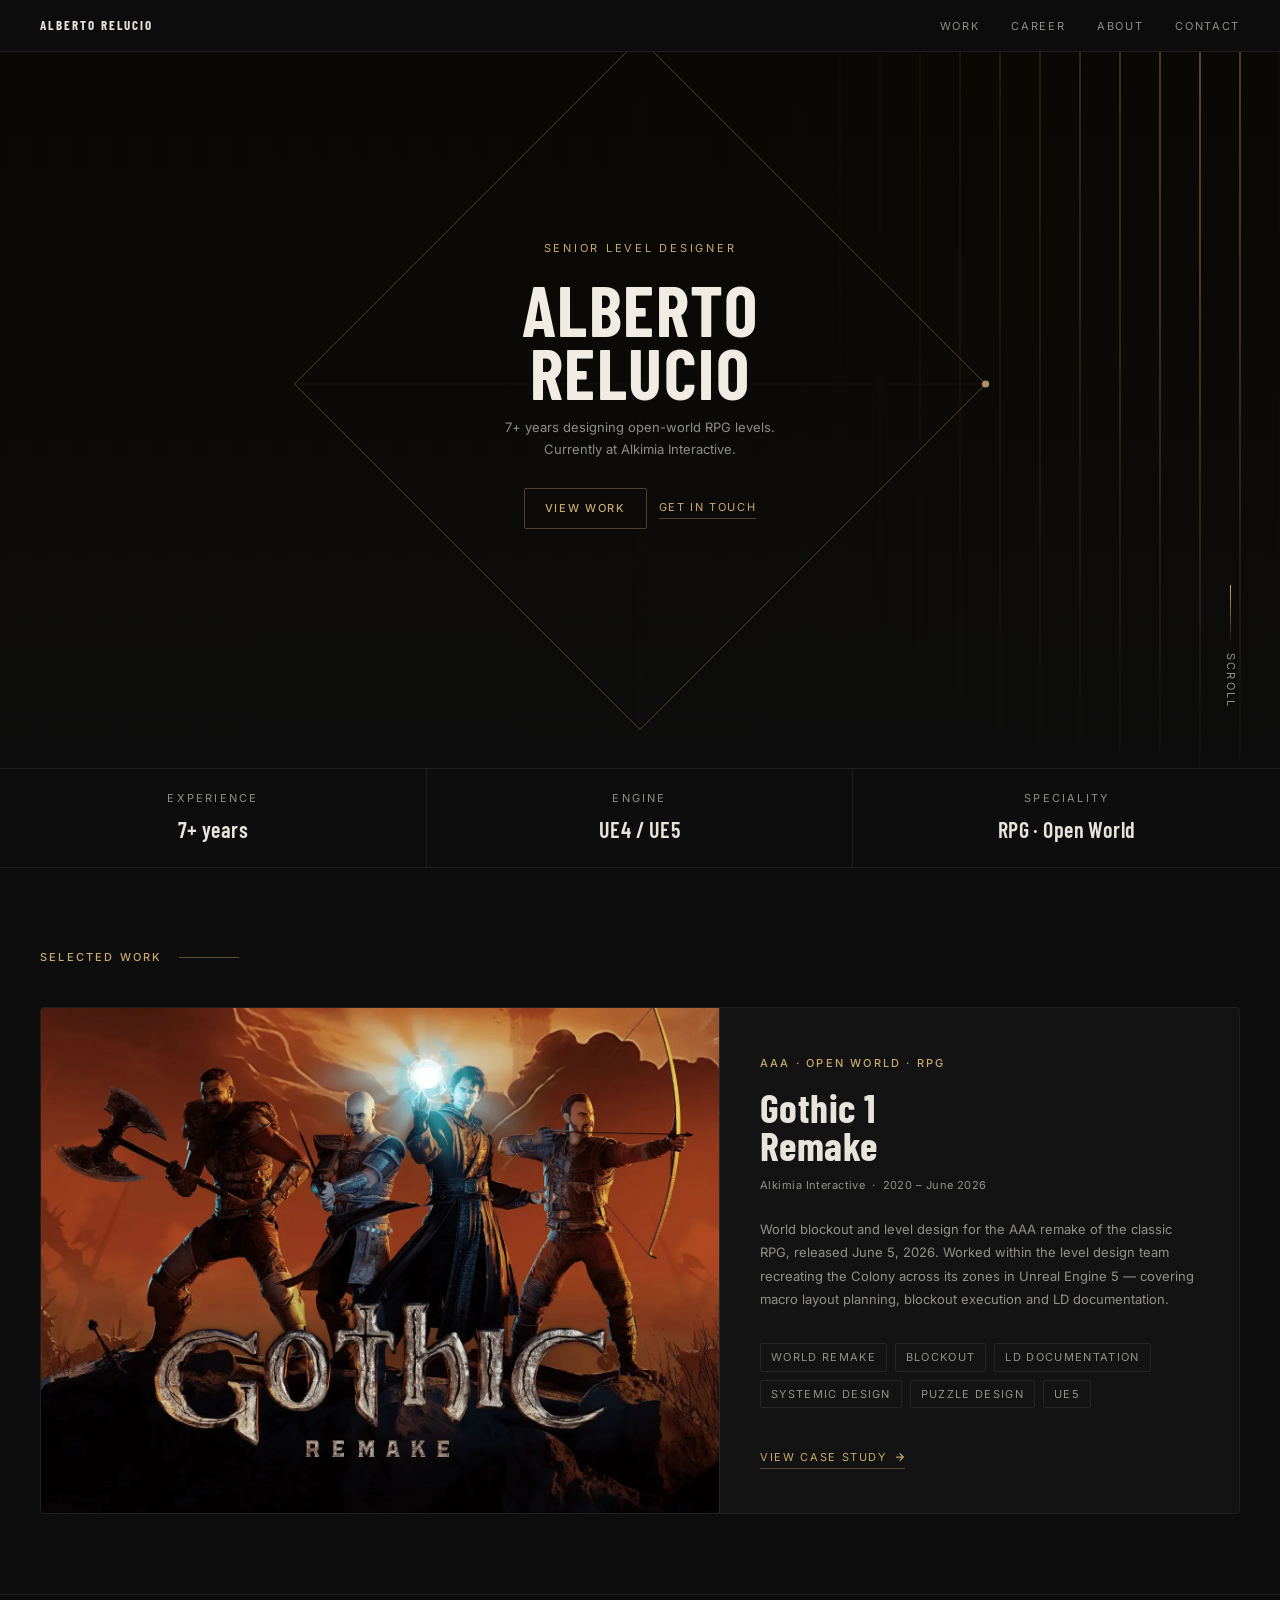
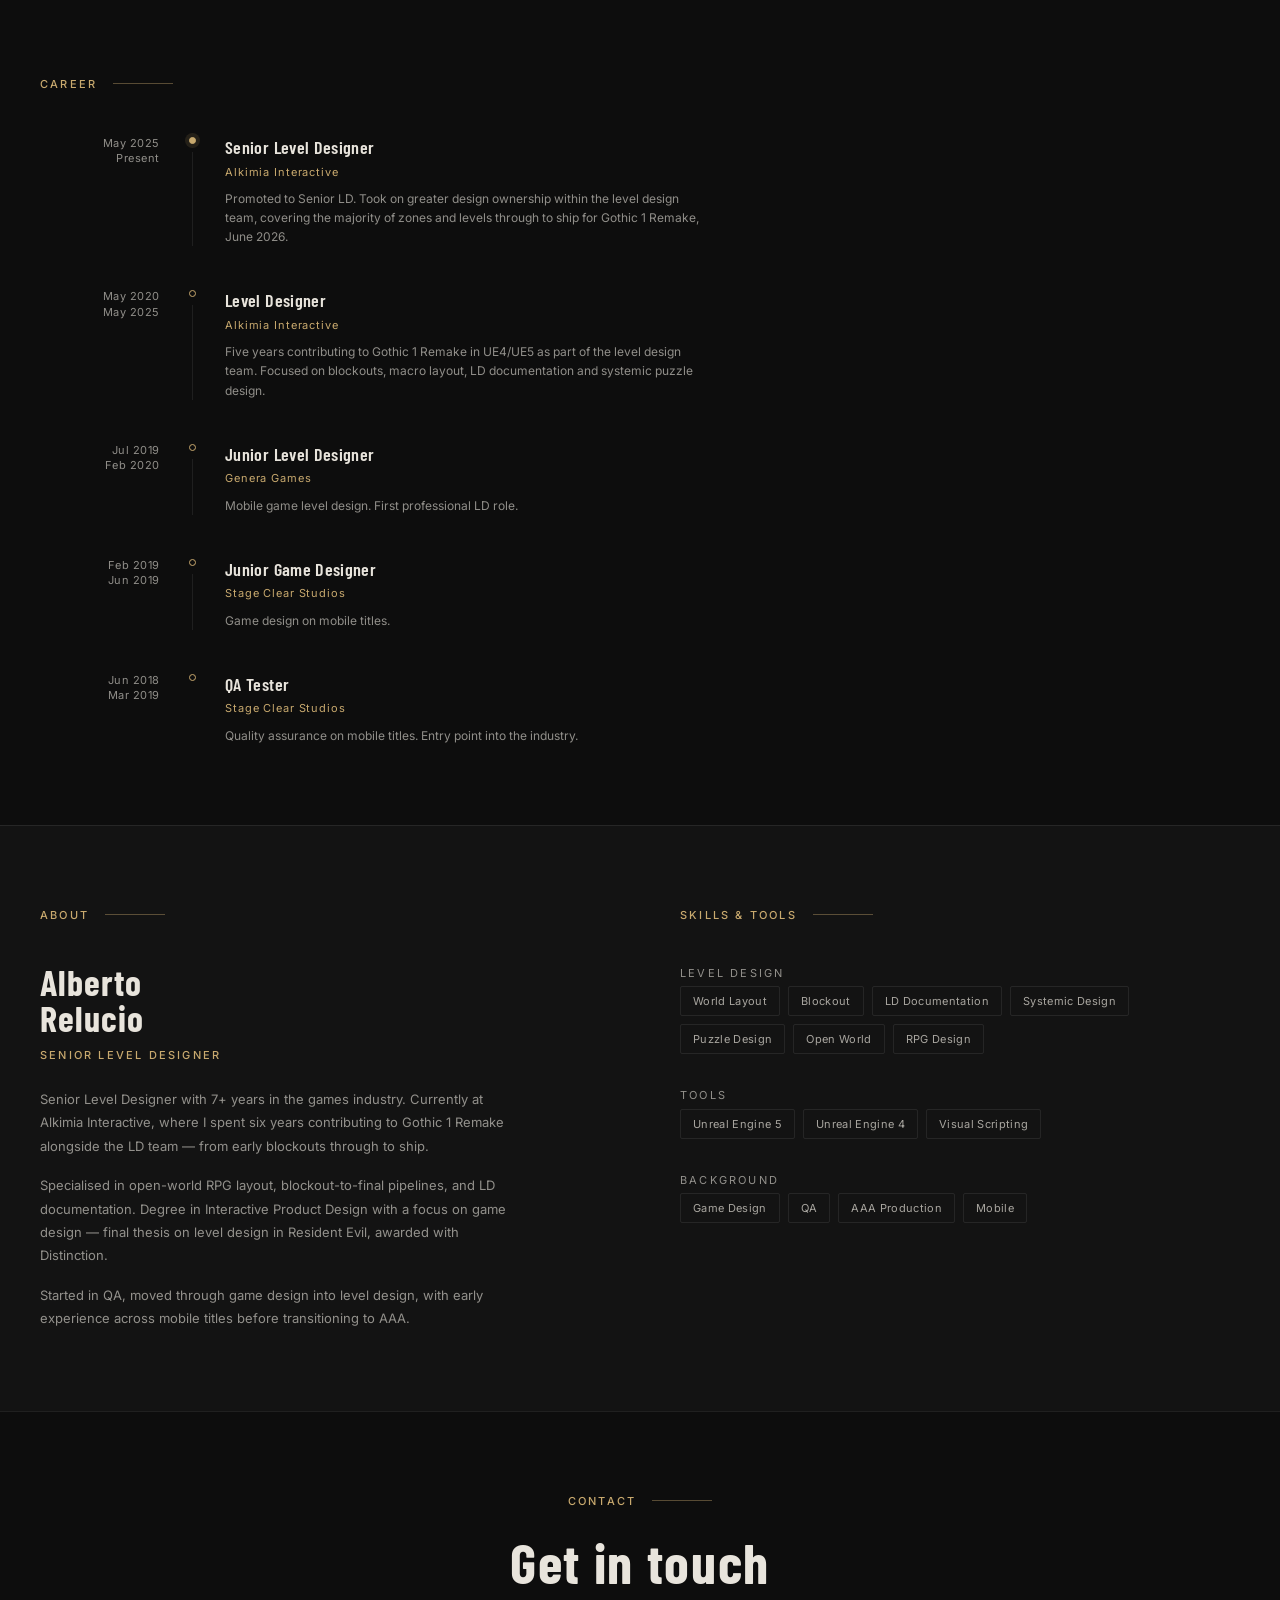
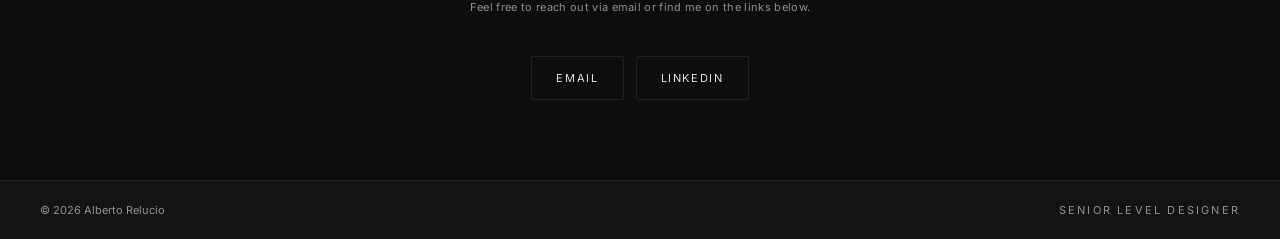
==== commit ff097f65: "Fade the lightbox, the pair change and the mobile menu instead of cutting Adds the motion curve toke" ====
--- a/index.html
+++ b/index.html
@@ -12,7 +12,7 @@
   <link rel="preconnect" href="https://fonts.googleapis.com">
   <link rel="preconnect" href="https://fonts.gstatic.com" crossorigin>
   <link href="https://fonts.googleapis.com/css2?family=Barlow+Condensed:wght@400;600;700&family=Inter:wght@400;500&display=swap" rel="stylesheet">
-  <link rel="stylesheet" href="style.css?v=34">
+  <link rel="stylesheet" href="style.css?v=35">
 <!-- GoatCounter Analytics -->
 <script data-goatcounter="https://kolding45.goatcounter.com/count" async src="//gc.zgo.at/count.js"></script>
 <!-- End GoatCounter Analytics -->
@@ -469,11 +469,15 @@
         link.addEventListener('click', closeDrawer);
       });
 
-      document.addEventListener('click', function (e) {
-        if (!drawer.contains(e.target) && !hamburger.contains(e.target)) {
+      /* Tap or click outside closes it. iOS sends no click for taps on
+         non-interactive areas, so touchstart covers those. */
+      function closeIfOutside(e) {
+        if (drawer.classList.contains('open') && !drawer.contains(e.target) && !hamburger.contains(e.target)) {
           closeDrawer();
         }
-      });
+      }
+      document.addEventListener('click', closeIfOutside);
+      document.addEventListener('touchstart', closeIfOutside, { passive: true });
 
       document.addEventListener('keydown', function (e) {
         if (e.key === 'Escape' && drawer.classList.contains('open')) {
--- a/style.css
+++ b/style.css
@@ -183,6 +183,9 @@
   --transition-fast: 0.15s ease;
   --transition-base: 0.20s ease;
   --transition-slow: 0.35s ease;
+  --ease-out:    cubic-bezier(0.23, 1, 0.32, 1);    /* strong ease-out: entrances, exits, UI responses */
+  --ease-in-out: cubic-bezier(0.77, 0, 0.175, 1);   /* strong ease-in-out: movement on screen */
+  --ease-drawer: cubic-bezier(0.32, 0.72, 0, 1);    /* iOS-like drawer curve */
 
   /* Border radius */
   --radius-sm: 2px;
@@ -485,18 +488,27 @@
 
 .nav-hamburger:hover span { background: var(--color-accent); }
 
+/* The drawer fades in and out. Its own opacity never changes: Safari stops
+   drawing backdrop-filter while an element is partly transparent, so the
+   panel fades its fill, hairline and blur instead, and the links fade on
+   their own. Closed, it is hidden (visibility) so nothing in it is focusable. */
 .nav-drawer {
-  display: none;
+  display: flex;
+  visibility: hidden;
+  pointer-events: none;
   position: fixed;
   top: var(--nav-height);
   left: 0; right: 0;
-  background: var(--color-nav-bg);
-  backdrop-filter: blur(10px);
-  border-bottom: var(--hairline) solid var(--color-line);
+  background: transparent;
+  backdrop-filter: blur(0);
+  border-bottom: var(--hairline) solid transparent;
   padding: var(--space-6) var(--section-x);
   flex-direction: column;
   gap: var(--space-5);
   z-index: 199;
+  --drawer-t: 150ms;
+  transition: background-color var(--drawer-t) var(--ease-out), border-color var(--drawer-t) var(--ease-out),
+              backdrop-filter var(--drawer-t) var(--ease-out), visibility 0s linear var(--drawer-t);
 }
 
 .nav-drawer a {
@@ -505,11 +517,22 @@
   text-transform: uppercase;
   color: var(--color-text-muted);
   text-decoration: none;
-  transition: color var(--transition-base);
+  opacity: 0;
+  transition: color var(--transition-base), opacity var(--drawer-t) var(--ease-out);
 }
 
 .nav-drawer a:hover { color: var(--color-accent); }
-.nav-drawer.open    { display: flex; }
+.nav-drawer.open {
+  visibility: visible;
+  pointer-events: auto;
+  background: var(--color-nav-bg);
+  backdrop-filter: blur(10px);
+  border-bottom-color: var(--color-line);
+  --drawer-t: 200ms;
+  transition: background-color var(--drawer-t) var(--ease-drawer), border-color var(--drawer-t) var(--ease-drawer),
+              backdrop-filter var(--drawer-t) var(--ease-drawer), visibility 0s;
+}
+.nav-drawer.open a { opacity: 1; transition: color var(--transition-base), opacity var(--drawer-t) var(--ease-drawer); }
 
 
 /* ============================================================
@@ -1615,8 +1638,11 @@
   overflow: hidden; background: var(--color-media-well-deep); cursor: ew-resize;
   user-select: none; touch-action: pan-y;
 }
-.cpair { position: absolute; inset: 0; display: none; }
-.cpair.active { display: block; }
+.cpair { position: absolute; inset: 0; display: none; transition: opacity 160ms ease; }
+.cpair.active { display: block; z-index: 1; }
+/* changing pair: the new one (already decoded) fades in over the old one */
+.cpair.leaving { display: block; z-index: 0; }
+.cpair.entering { opacity: 0; }
 .comparison-before, .comparison-after { position: absolute; inset: 0; width: 100%; height: 100%; }
 .comparison-before img, .comparison-after img { position: absolute; inset: 0; width: 100%; height: 100%; object-fit: cover; display: block; }
 
@@ -1645,17 +1671,33 @@
 .lightbox-content .comparison-expand { display: none; } /* already expanded */
 
 /* ── COMPARISON LIGHTBOX ── */
-body.lightbox-lock { overflow: hidden; }
+/* Locking scroll removes a classic scrollbar; its width (measured by the script)
+   comes back as padding, and the fixed nav keeps its old right edge, so the page
+   behind the lightbox never shifts. Overlay scrollbars measure 0: no change. */
+body.lightbox-lock { overflow: hidden; padding-right: var(--lock-sw, 0px); }
+body.lightbox-lock .nav { right: var(--lock-sw, 0px); }
 
 .lightbox-overlay {
   position: fixed; inset: 0; z-index: 999;
   background: var(--color-lightbox-bg);
-  display: none; align-items: center; justify-content: center;
+  display: flex; align-items: center; justify-content: center;
   padding: 56px 20px 20px;
-}
-.lightbox-overlay.open { display: flex; }
+  /* fades in and out; closed, it is hidden (visibility) so nothing in it takes focus or clicks */
+  visibility: hidden; pointer-events: none; opacity: 0;
+  --lightbox-t: 150ms;
+  transition: opacity var(--lightbox-t) var(--ease-out), visibility 0s linear var(--lightbox-t);
+}
+.lightbox-overlay.open {
+  visibility: visible; pointer-events: auto; opacity: 1;
+  --lightbox-t: 220ms;
+  transition: opacity var(--lightbox-t) var(--ease-out), visibility 0s;
+}
 
 .lightbox-content { width: 100%; max-width: max(1100px, calc(78vh * 16 / 9)); }
+/* Two steps: the dark backdrop covers the page first, then the comparator
+   (moved in under that cover) fades in; closing runs the same steps backwards. */
+.lightbox-overlay .lightbox-content { opacity: 0; transition: opacity 150ms var(--ease-out); }
+.lightbox-overlay.show .lightbox-content { opacity: 1; }
 .lightbox-content .comparison-wrap { border-top: none; }
 .lightbox-content .comparison-wrap .comparison { max-height: 78vh; }
 
@@ -2272,6 +2314,10 @@
 
 @media (prefers-reduced-motion: reduce) {
   .chap-bar { transition: none; }
+  /* No fades at all here, visibility included: the global 0.01ms override would
+     leave these hidden for an instant on open, and WebKit then refuses the focus
+     that moves into the menu or onto the lightbox's Close button. */
+  .nav-drawer, .nav-drawer a, .lightbox-overlay, .lightbox-content, .cpair { transition: none !important; }
 }
 
 /* ── PAIR NAMES (N1-9): the caption bar lists every pair ── */
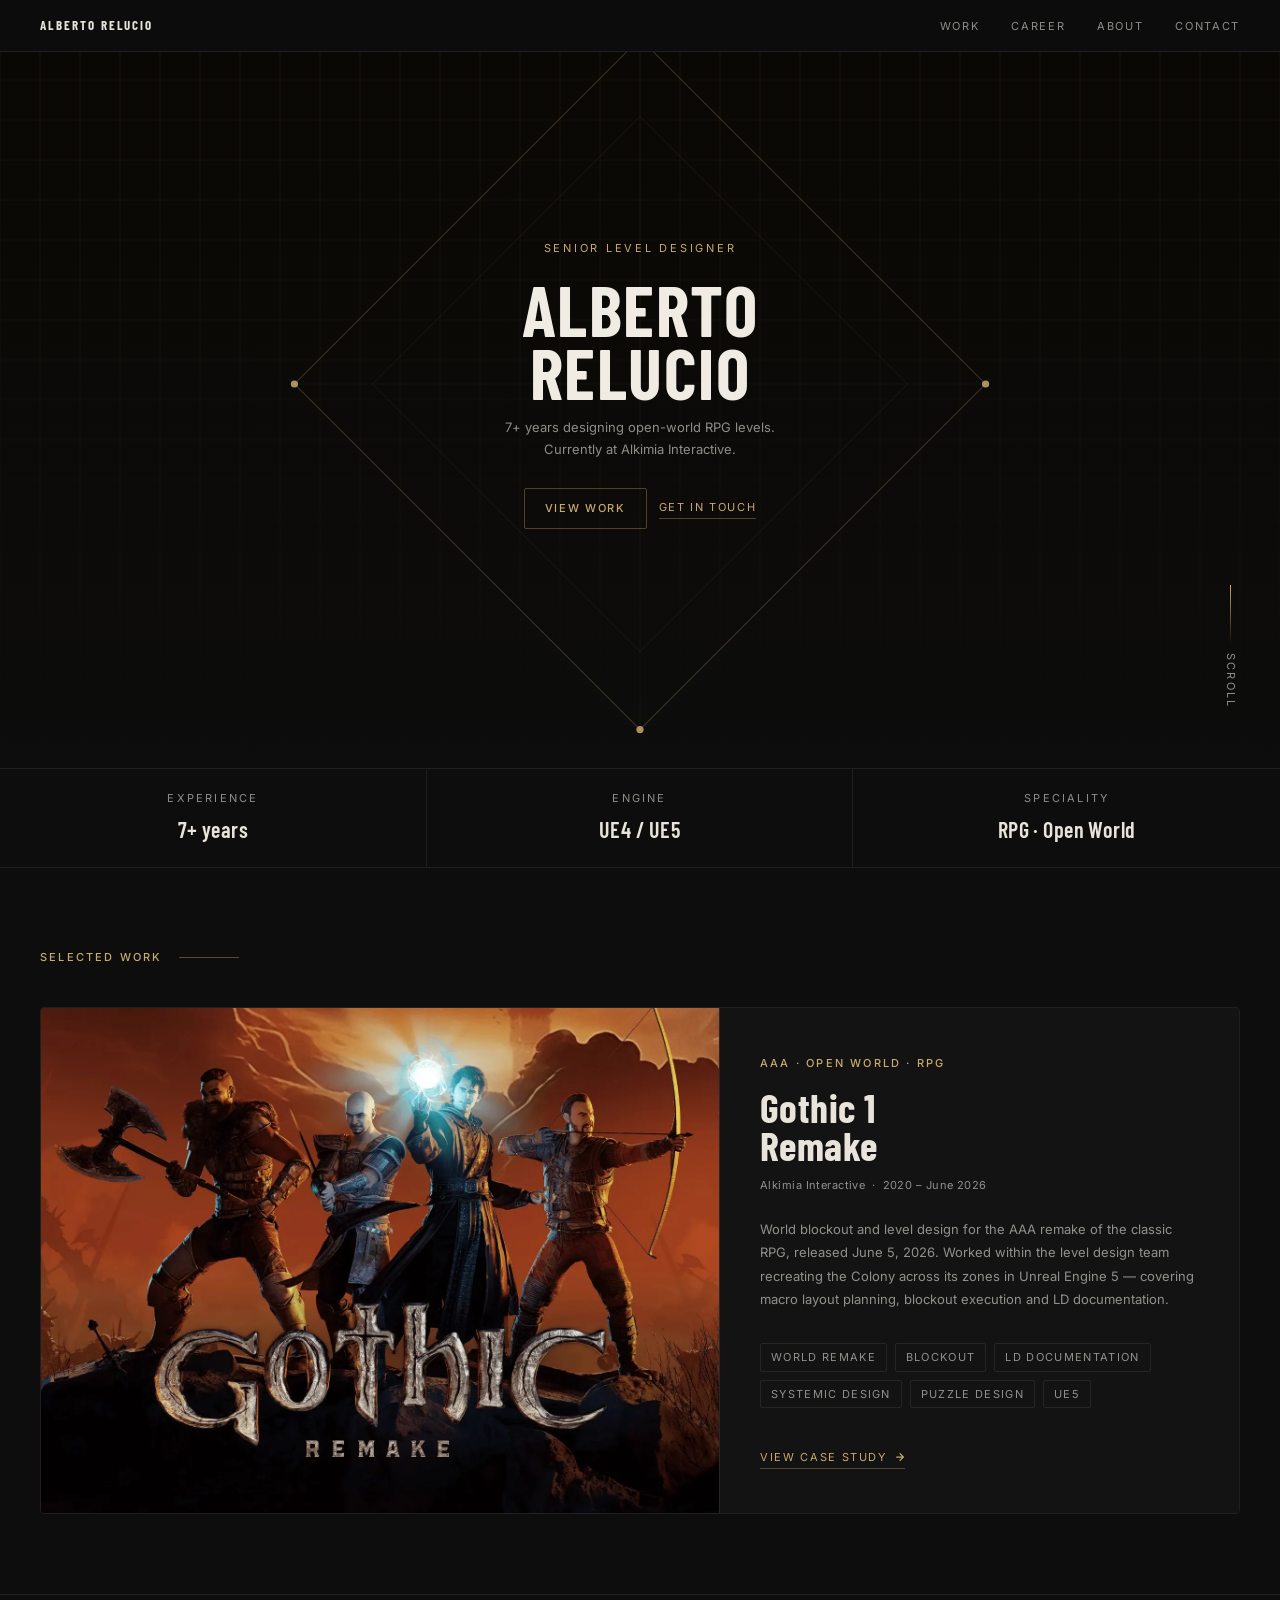
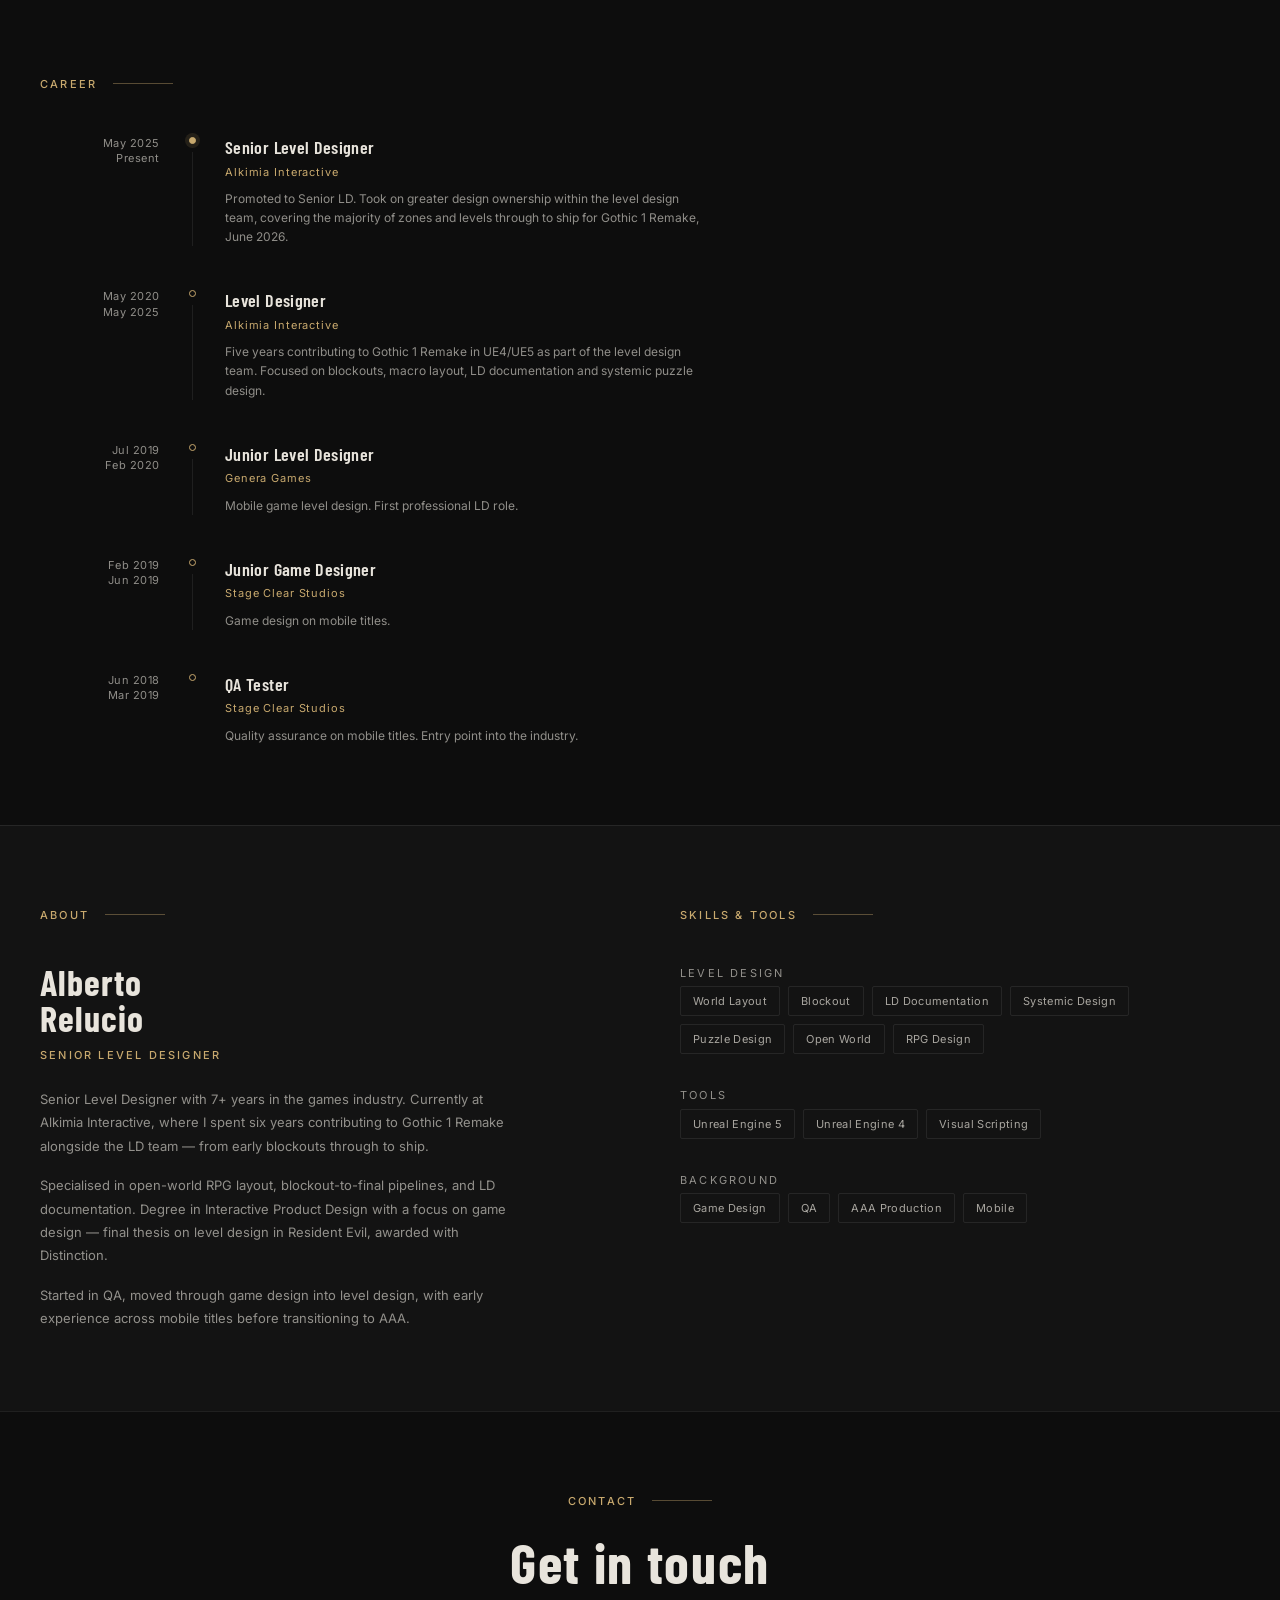
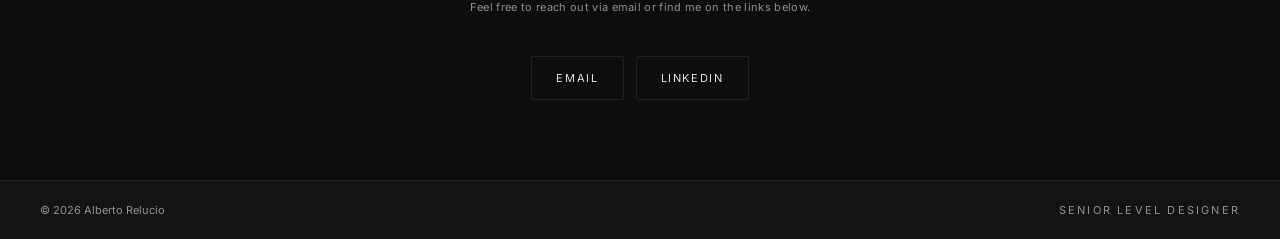
==== commit 2f42680d: "Polish motion: reduced-motion fades, entrance curves, chapter bar, halo Corrections from the motion " ====
--- a/index.html
+++ b/index.html
@@ -12,7 +12,7 @@
   <link rel="preconnect" href="https://fonts.googleapis.com">
   <link rel="preconnect" href="https://fonts.gstatic.com" crossorigin>
   <link href="https://fonts.googleapis.com/css2?family=Barlow+Condensed:wght@400;600;700&family=Inter:wght@400;500&display=swap" rel="stylesheet">
-  <link rel="stylesheet" href="style.css?v=35">
+  <link rel="stylesheet" href="style.css?v=36">
 <!-- GoatCounter Analytics -->
 <script data-goatcounter="https://kolding45.goatcounter.com/count" async src="//gc.zgo.at/count.js"></script>
 <!-- End GoatCounter Analytics -->
@@ -565,11 +565,22 @@
       let t; window.addEventListener('resize', () => { clearTimeout(t); t = setTimeout(sizeCard, 150); });
     })();
 
-    /* ── SCROLL REVEAL ── (same observer as gothic.html) */
-    const observer = new IntersectionObserver(
-      entries => entries.forEach(e => { if (e.isIntersecting) e.target.classList.add('visible'); }),
-      { threshold: 0.08 }
-    );
+    /* ── SCROLL REVEAL ── (same observer as gothic.html)
+       Timeline entries that come into view together appear one after another,
+       60ms apart; with reduced motion they all fade in at once. */
+    const observer = new IntersectionObserver(entries => {
+      const reduce = window.matchMedia('(prefers-reduced-motion: reduce)').matches;
+      let step = 0;
+      entries.forEach(e => {
+        if (!e.isIntersecting || e.target.classList.contains('visible')) return;
+        if (!reduce && e.target.classList.contains('timeline-item')) {
+          const delay = step++ * 60;
+          e.target.style.transitionDelay = delay + 'ms';
+          setTimeout(() => { e.target.style.transitionDelay = ''; }, delay + 500);
+        }
+        e.target.classList.add('visible');
+      });
+    }, { threshold: 0.08 });
     document.querySelectorAll('.reveal').forEach(el => observer.observe(el));
     document.documentElement.classList.add('js-reveal'); // observer is live: drop the 2 s CSS fallback
   </script>
--- a/style.css
+++ b/style.css
@@ -71,10 +71,13 @@
 }
 
 @media (prefers-reduced-motion: reduce) {
+  /* Fewer, gentler changes rather than none: colour and opacity still ease
+     (150ms) so state changes stay legible; nothing moves or resizes. */
   *, *::before, *::after {
     animation-duration: 0.01ms !important;
     animation-iteration-count: 1 !important;
-    transition-duration: 0.01ms !important;
+    transition-property: color, background-color, border-color, outline-color, text-decoration-color, opacity, fill, stroke !important;
+    transition-duration: 150ms !important;
   }
   html { scroll-behavior: auto; }
 }
@@ -601,7 +604,10 @@
   border-color: var(--color-accent);
   color: var(--color-accent);
   background: var(--color-accent-dim);
-  transform: translateY(-1px);
+}
+/* The 1px lift only where hover is real: on touch it stuck after a tap. */
+@media (hover: hover) and (pointer: fine) {
+  .link-ghost:hover { transform: translateY(-1px); }
 }
 
 .link-ghost.primary {
@@ -936,7 +942,7 @@
   width: var(--hairline);
   height: 60px;
   background: linear-gradient(to bottom, var(--color-accent), transparent);
-  animation: scrollpulse 2.4s ease-in-out infinite;
+  animation: scrollpulse 2.4s ease-in-out 2.5 forwards; /* 2.5 pulses (~6s), then it rests at full strength */
 }
 
 /* Page header (gothic.html) */
@@ -1086,7 +1092,6 @@
 }
 
 .card-level:last-child { margin-bottom: 0; }
-.card-level:hover      { border-color: var(--color-line-strong); }
 
 /* Top row: image (full width), description below — always stacked.
    (Previously a 2-column grid on wide screens, but that combination
@@ -1478,8 +1483,10 @@
 .reveal {
   opacity: 0;
   transform: translateY(16px);
-  transition: opacity 0.4s ease, transform 0.4s ease;
-}
+  transition: opacity 400ms var(--ease-out), transform 400ms var(--ease-out);
+}
+/* Zone cards are 2000px+ tall: they only fade, they don't rise */
+.card-level.reveal { transform: none; }
 
 .reveal.visible {
   opacity: 1;
@@ -1652,8 +1659,11 @@
 .comparison-label { position: absolute; top: 12px; font-size: var(--text-label); letter-spacing: 0.2em; text-transform: uppercase; padding: 3px 8px; border-radius: var(--radius-sm); z-index: 10; pointer-events: none; }
 .comparison-label-before { left: 12px; color: var(--color-text-muted); background: var(--color-chip); }
 .comparison-label-after  { right: 12px; color: var(--color-accent-frame); background: var(--color-chip); }
-.comparison-hint { position: absolute; bottom: 12px; left: 50%; transform: translateX(-50%); font-size: var(--text-label); letter-spacing: 0.15em; text-transform: uppercase; color: var(--color-text-muted); background: var(--color-chip); padding: 4px 10px; border-radius: var(--radius-sm); white-space: nowrap; z-index: 10; pointer-events: none; transition: opacity 0.4s ease; }
+.comparison-hint { position: absolute; bottom: 12px; left: 50%; transform: translateX(-50%); font-size: var(--text-label); letter-spacing: 0.15em; text-transform: uppercase; color: var(--color-text-muted); background: var(--color-chip); padding: 4px 10px; border-radius: var(--radius-sm); white-space: nowrap; z-index: 10; pointer-events: none; transition: opacity 200ms var(--ease-out); }
 .comparison-hint.hidden { opacity: 0; }
+/* Held: the handle's halo widens (3 → 6px) to acknowledge the grab */
+.comparison-handle { transition: box-shadow 200ms ease; }
+.comparison.is-dragging .comparison-handle { box-shadow: 0 0 0 6px var(--color-accent-ring); transition: box-shadow 120ms var(--ease-out); }
 
 .cpair-caption { padding: 8px 14px; font-size: var(--text-label); letter-spacing: 0.15em; text-transform: uppercase; color: var(--color-text-muted); border-top: var(--hairline) solid var(--color-line); background: var(--color-bg); min-height: 41px; display: flex; align-items: center; justify-content: center; width: 100%; }
 
@@ -2271,9 +2281,9 @@
   -webkit-backdrop-filter: blur(10px);
   backdrop-filter: blur(10px);
   border-bottom: var(--hairline) solid var(--color-line);
-  transition: transform var(--transition-base);
-}
-.chap-bar.is-hidden { transform: translateY(-100%); }
+  transition: transform 200ms var(--ease-out);
+}
+.chap-bar.is-hidden { transform: translateY(-100%); transition-duration: 240ms; }
 .chap-bar ol {
   list-style: none;
   margin: 0;
@@ -2308,12 +2318,16 @@
 
 /* Jumps from the bar land below the nav and the bar */
 #overview, #trailer, #process, .card-level { scroll-margin-top: calc(var(--nav-height) + 44px + var(--space-4)); }
-/* A zone card that has not revealed yet sits 16px lower (translateY); the jump is
-   computed on that position, so add the offset back and it lands in the same place. */
-.card-level.reveal:not(.visible) { scroll-margin-top: calc(var(--nav-height) + 44px + var(--space-4) + 16px); }
 
 @media (prefers-reduced-motion: reduce) {
-  .chap-bar { transition: none; }
+  /* The chapter bar fades instead of sliding; hidden, clicks pass through
+     but Tab can still reach it (focus brings it back). */
+  .chap-bar { transition: opacity 150ms ease !important; }
+  .chap-bar.is-hidden { transform: none; opacity: 0; pointer-events: none; }
+  /* Blocks appear with a plain fade, no rise */
+  .reveal { transform: translateY(0) !important; transition: opacity 200ms ease !important; } /* translateY(0), not none: same layer, same hairline rendering as before */
+  .hero-scroll-line { animation: none !important; }
+  .comparison.is-dragging .comparison-handle { box-shadow: 0 0 0 3px var(--color-accent-ring); }
   /* No fades at all here, visibility included: the global 0.01ms override would
      leave these hidden for an instant on open, and WebKit then refuses the focus
      that moves into the menu or onto the lightbox's Close button. */
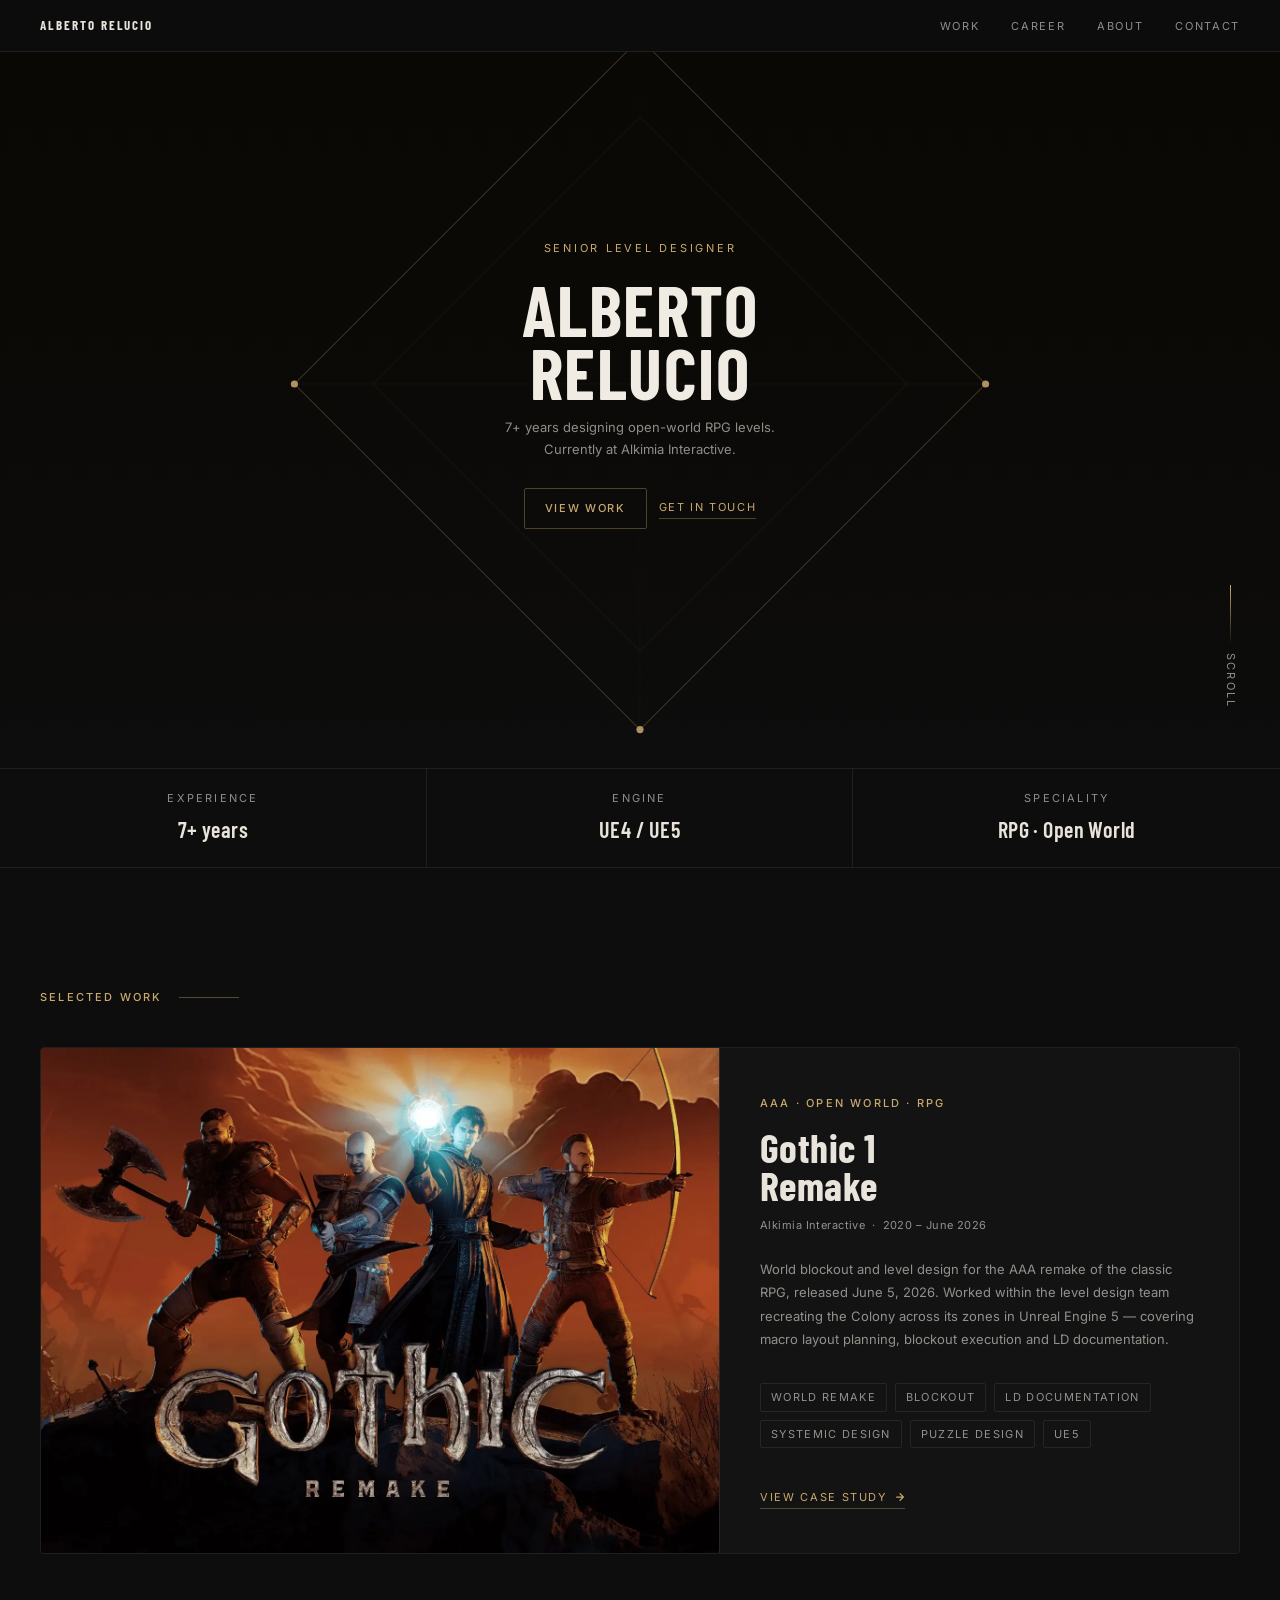
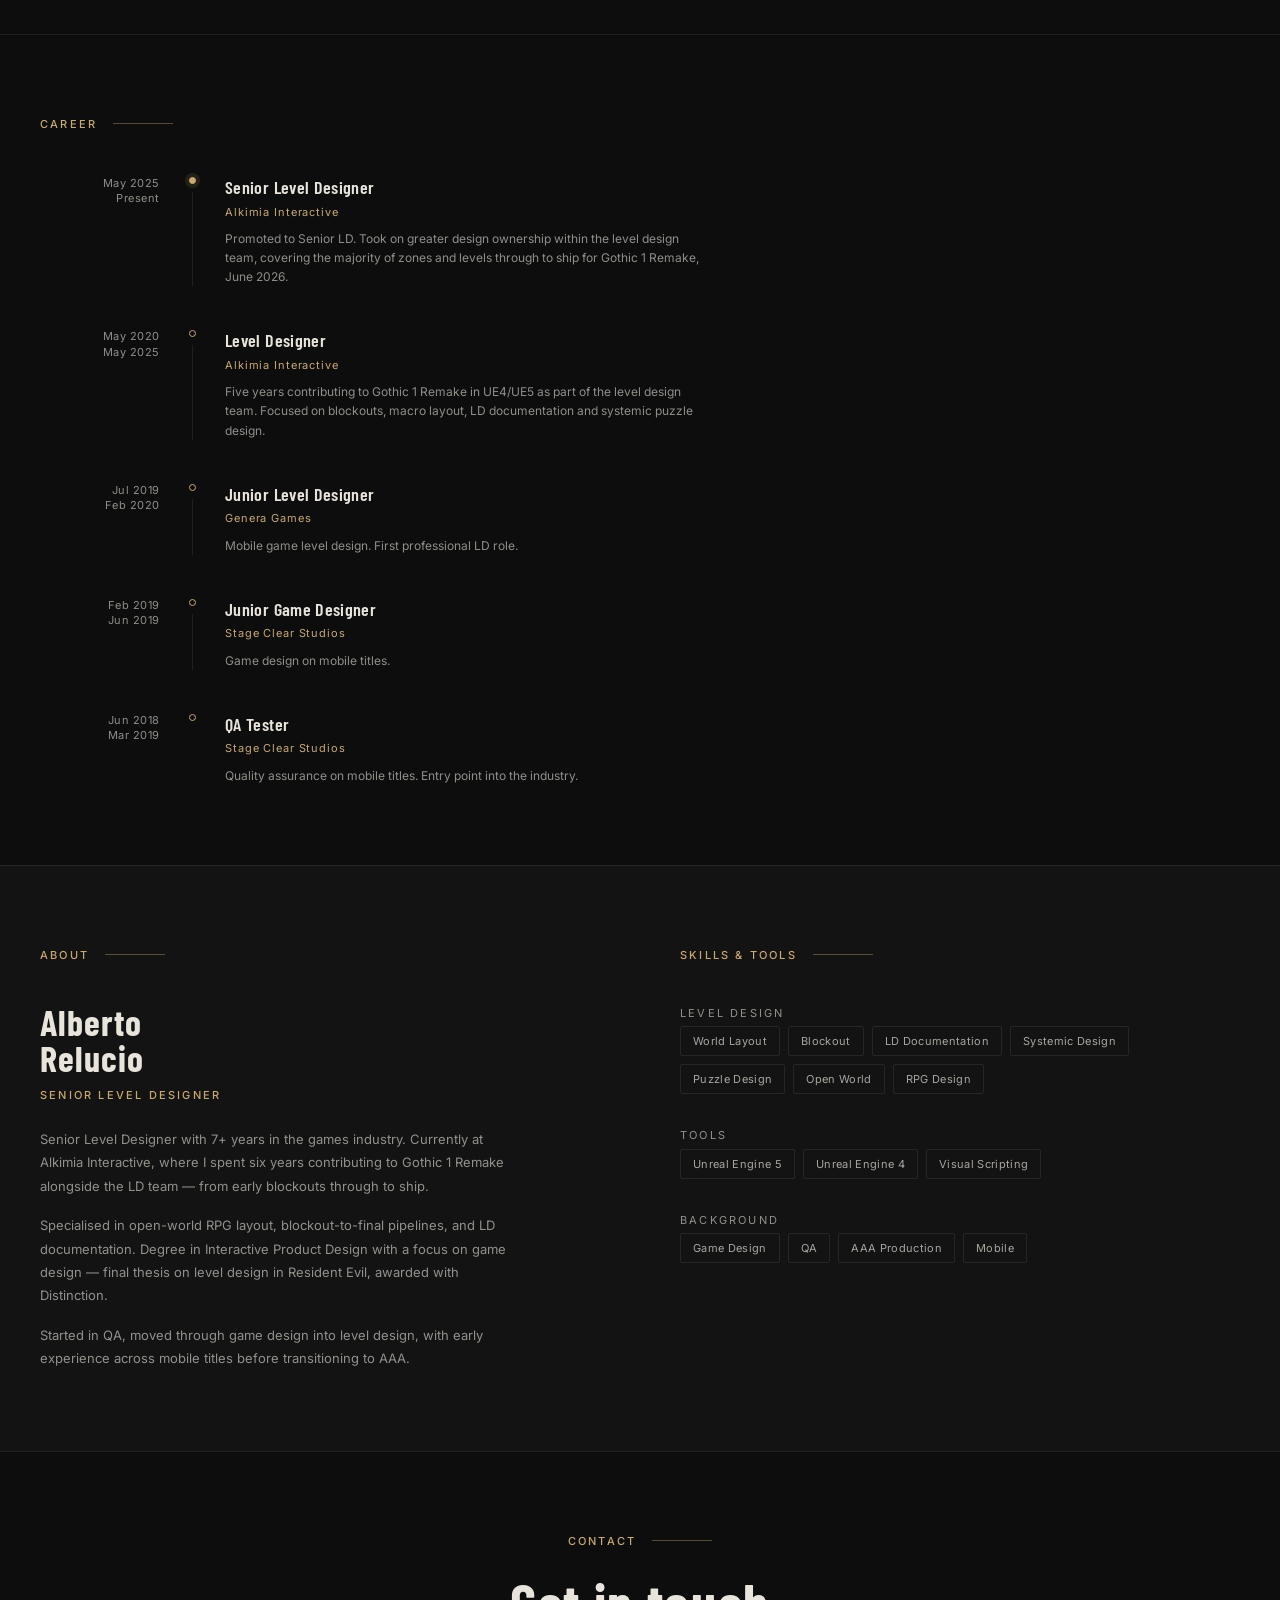
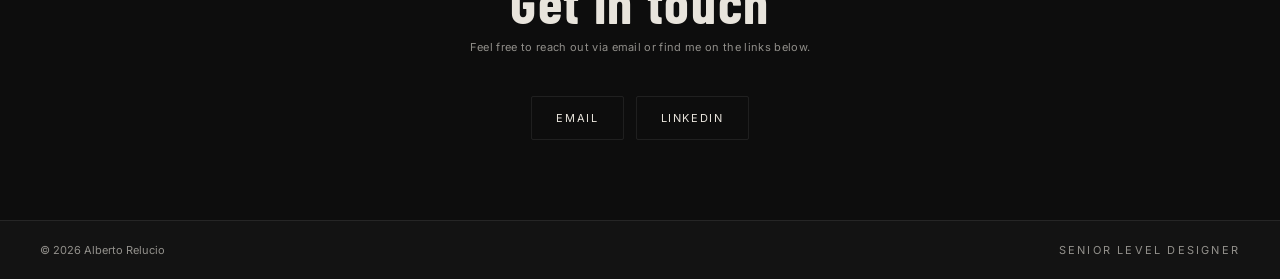
==== commit 090aa9d9: "Grow the rhythm and type on large screens without gaps Section spacing is now fluid above 1440px (80" ====
--- a/index.html
+++ b/index.html
@@ -12,7 +12,7 @@
   <link rel="preconnect" href="https://fonts.googleapis.com">
   <link rel="preconnect" href="https://fonts.gstatic.com" crossorigin>
   <link href="https://fonts.googleapis.com/css2?family=Barlow+Condensed:wght@400;600;700&family=Inter:wght@400;500&display=swap" rel="stylesheet">
-  <link rel="stylesheet" href="style.css?v=36">
+  <link rel="stylesheet" href="style.css?v=37">
 <!-- GoatCounter Analytics -->
 <script data-goatcounter="https://kolding45.goatcounter.com/count" async src="//gc.zgo.at/count.js"></script>
 <!-- End GoatCounter Analytics -->
@@ -134,7 +134,7 @@
 
 
   <!-- WORK -->
-  <section class="section" id="work">
+  <section class="section section--pause" id="work">
     <div class="eyebrow">Selected work</div>
 
     <div class="card-featured reveal">
@@ -551,9 +551,10 @@
         if (!wide.matches) return;
         const body = card.querySelector('.card-body'), W = card.getBoundingClientRect().width;
         const need = () => body.offsetHeight;   // natural text height (measured unstretched)
+        const rem = parseFloat(getComputedStyle(document.documentElement).fontSize) / 16; // type grows past 1600px
         body.style.alignSelf = 'start';
         let width = Math.round(W / 2);
-        for (let w = Math.round(W / 2); w <= W - 420; w += 2) {
+        for (let w = Math.round(W / 2); w <= W - 420 * rem; w += 2) {
           card.style.setProperty('--header-img-w', w + 'px');
           if (need() <= w * 9 / 16) { width = w; break; }
         }
--- a/style.css
+++ b/style.css
@@ -36,6 +36,12 @@
   font-size: 16px;
   -webkit-text-size-adjust: 100%;
 }
+/* Above 1600px the root size grows with the window, 16 → 18px at 2560: every
+   rem-based size (all type) grows by up to 12.5%, hierarchy intact. Below
+   1600px nothing changes. Zone cards and the comparator cap scale with it. */
+@media (min-width: 1601px) {
+  html { font-size: clamp(16px, calc(16px + (100vw - 1600px) / 480), 18px); }
+}
 
 body {
   background-color: var(--color-bg);
@@ -178,7 +184,7 @@
   --page-max:     1440px;   /* shared content column on wide screens */
   --gutter:       max(var(--section-x), calc((100% - var(--page-max)) / 2)); /* side padding that centres that column */
   --measure:      60ch;     /* line length for 13px running text (≈ 55–75 characters in Inter) */
-  --compare-max:  max(1100px, min(1600px, calc(78vh * 16 / 9))); /* comparator: grows with the screen, never taller than the lightbox view */
+  --compare-max:  max(1100px, min(100rem, calc(78vh * 16 / 9))); /* comparator: grows with the screen, never taller than the lightbox view; 100rem = 1600px, up to 1800px as type grows past 1600px */
   --measure-note: 60ch;     /* line length for 12px notes (≈ 55–65 characters) */
   --nav-height:   52px;
 
@@ -726,6 +732,12 @@
 .section {
   padding: var(--section-y) var(--gutter);
 }
+/* Section rhythm opens up past 1440px (80 → 128px at 2560); the two main
+   chapters (Selected work, Level breakdown) get a longer pause before them. */
+@media (min-width: 1441px) {
+  :root { --section-y: clamp(80px, calc(80px + (100vw - 1440px) * 0.042857), 128px); }
+}
+.section--pause { padding-top: calc(var(--section-y) * 1.5); }
 
 .section--raised    { background: var(--color-bg-raised); }
 .section--bordered  { border-top: var(--hairline) solid var(--color-line); }
@@ -2178,8 +2190,8 @@
   }
   .card-level-body {
     flex: 1 1 0;
-    min-width: 420px;
-    max-width: 720px;
+    min-width: 26.25rem; /* 420px, grows with the type */
+    max-width: 45rem;    /* 720px */
   }
   .card-featured { grid-template-columns: var(--header-img-w, minmax(0, 1fr)) minmax(0, 1fr); }
   .card-image { aspect-ratio: 16 / 9; align-self: start; }
@@ -2207,10 +2219,14 @@
 }
 
 /* ── LEVEL BREAKDOWN: evidence first ──
-   Desktop: zone cards step 80px past the shared column when the window has
-   room, so the comparator can reach --compare-max (1600px). */
+   Desktop: zone cards step past the shared column when the window has room
+   (80px a side, more as the type grows), so the comparator can reach
+   --compare-max (1600px, up to 1800px). */
 @media (min-width: 1700px) and (hover: hover) and (pointer: fine) {
-  .card-level { margin-left: -80px; margin-right: -80px; }
+  /* 100rem wide (1600px, up to 1800px as type grows), centred on the column */
+  .card-level { margin-left: calc((var(--page-max) - 100rem) / 2); margin-right: calc((var(--page-max) - 100rem) / 2); }
+  /* The home card widens in step with the type (0 → 100px a side) so its text still fits beside the image */
+  .card-featured { margin-left: calc((1600px - 100rem) / 2); margin-right: calc((1600px - 100rem) / 2); }
 }
 
 /* Stacked cards (tablet, touch, narrow windows): the comparator follows the
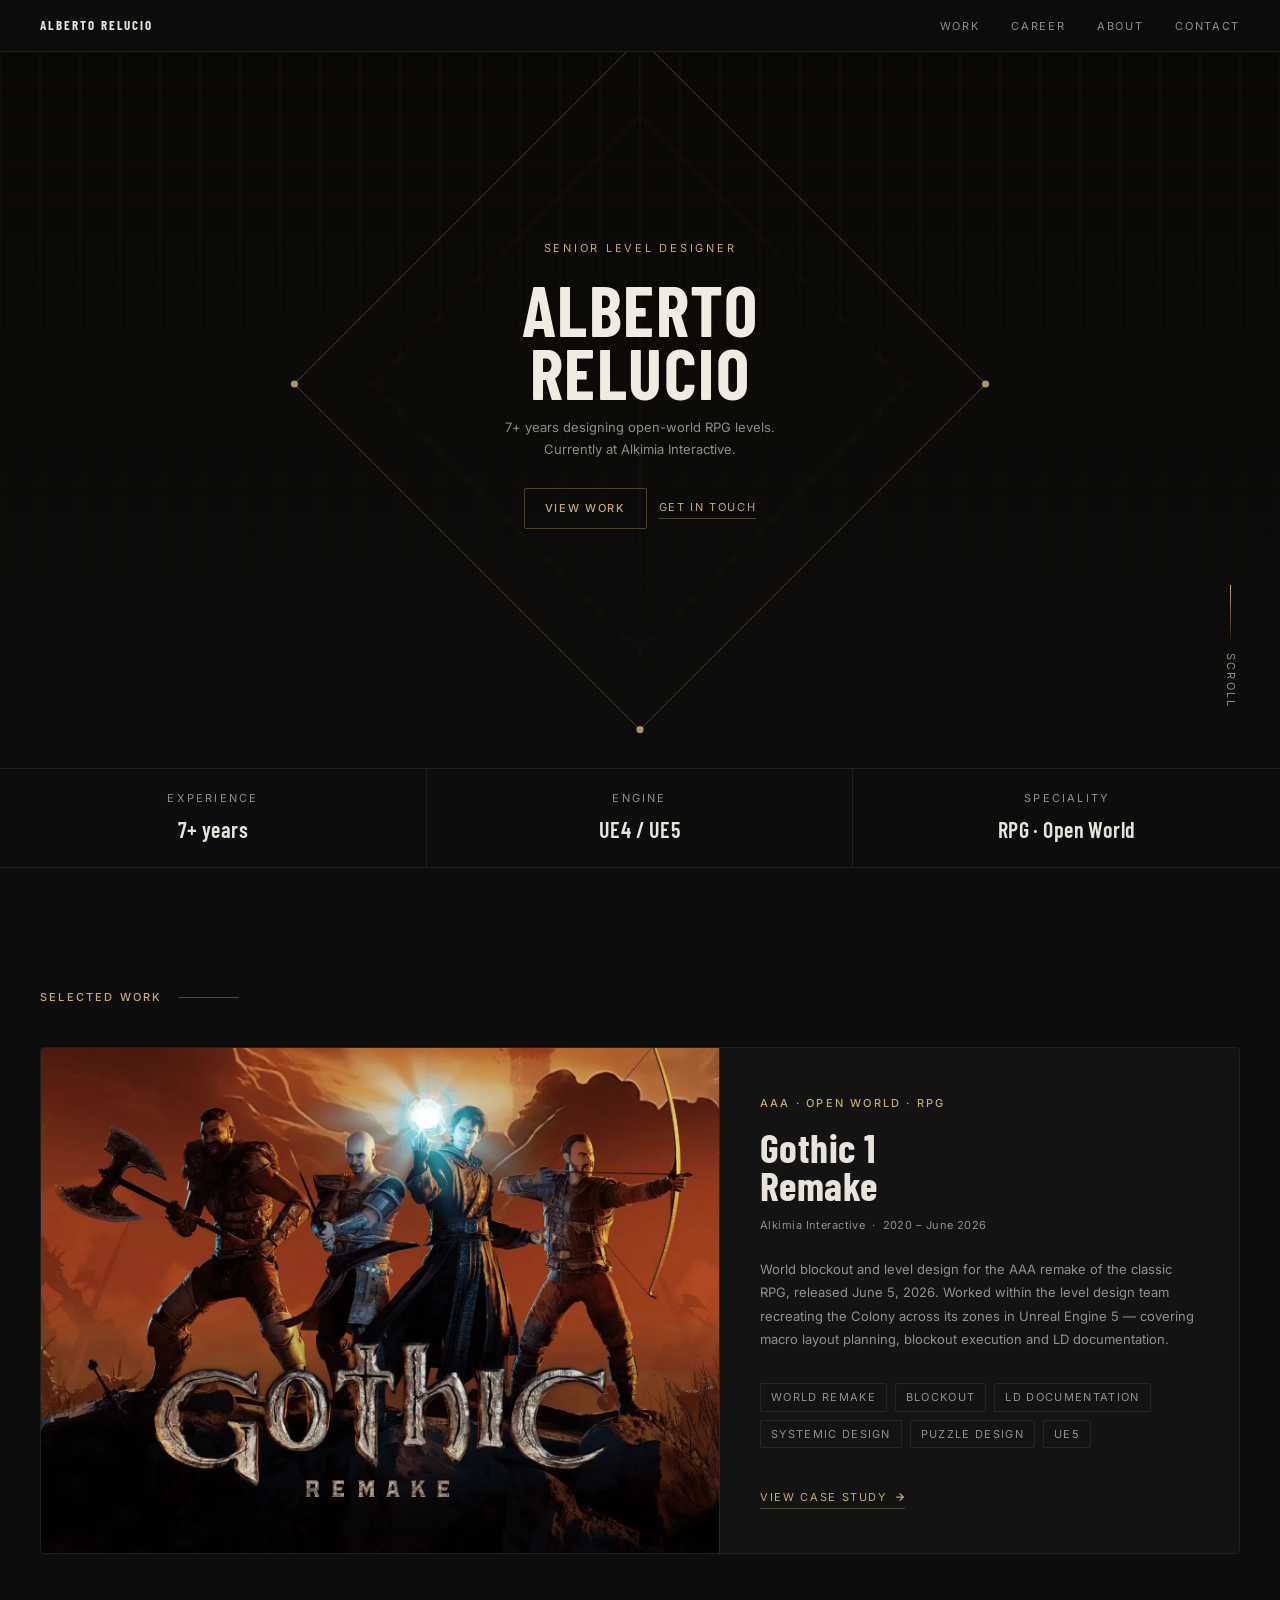
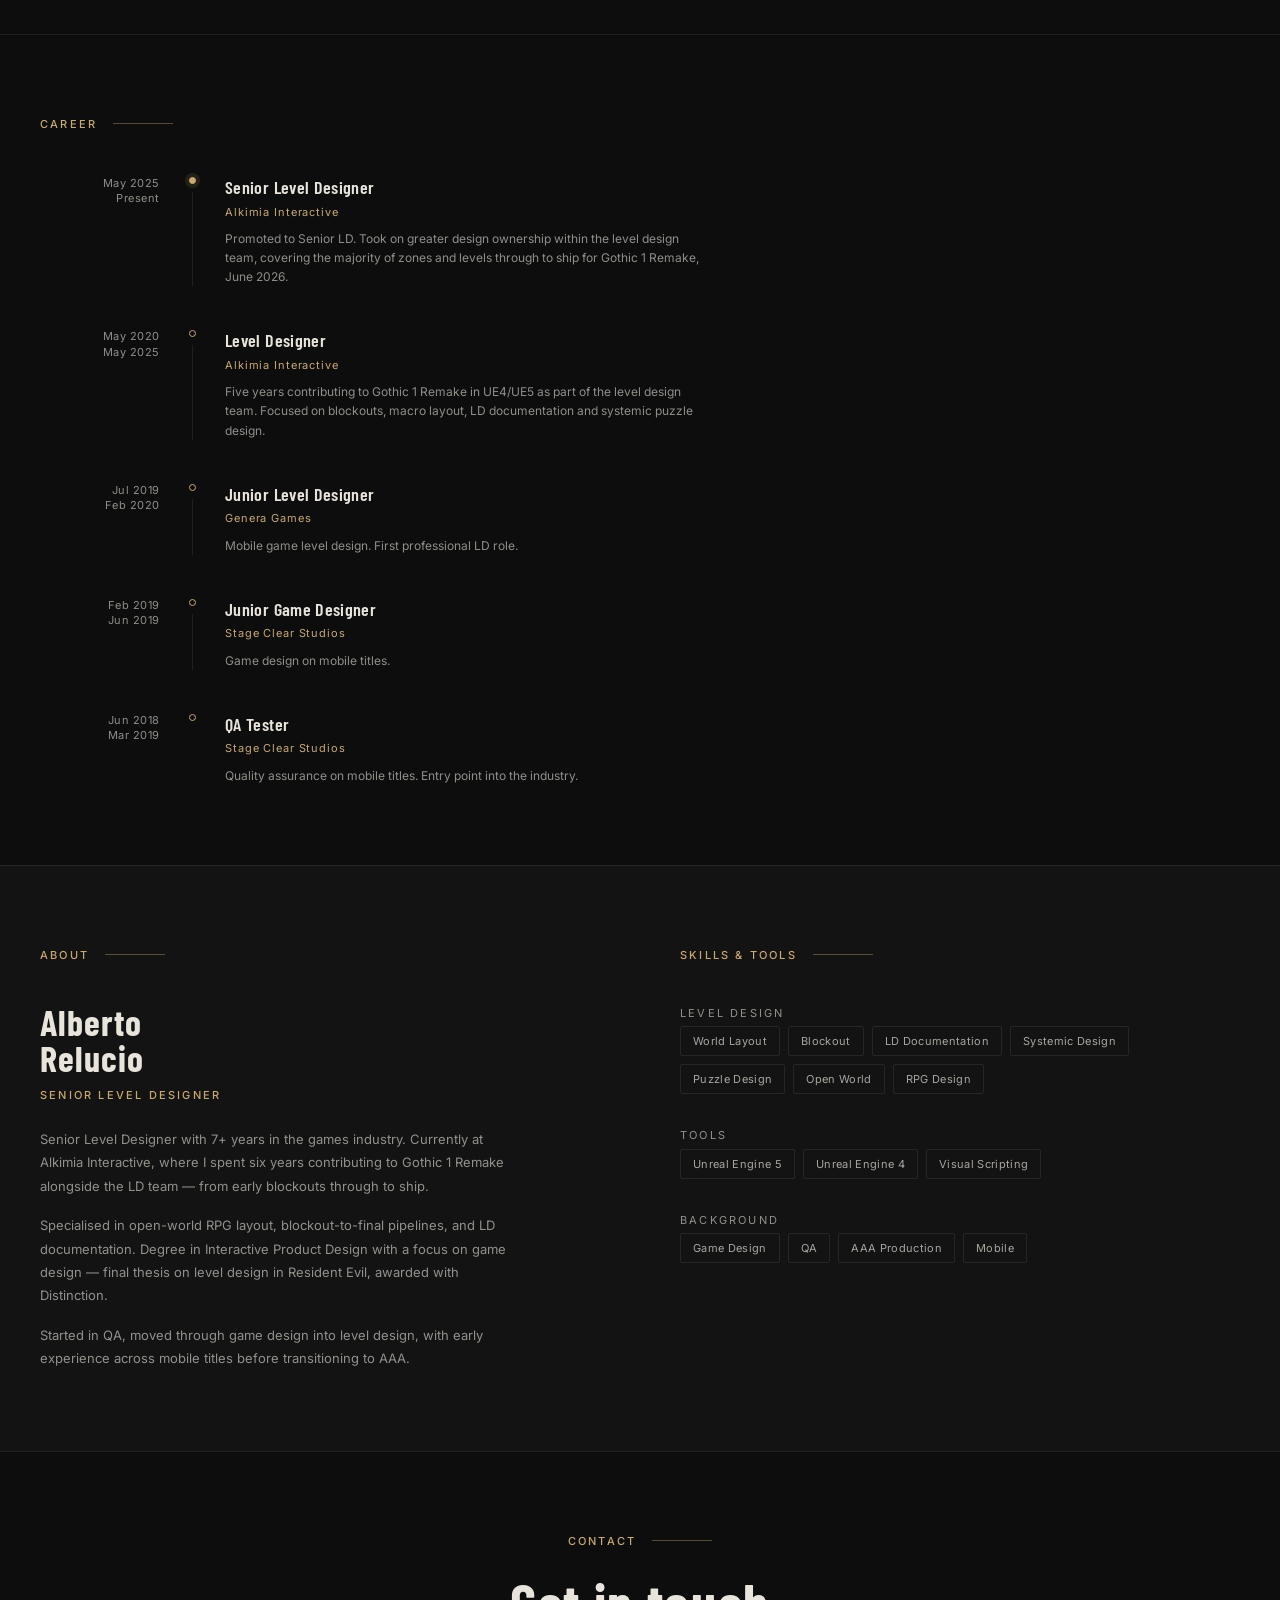
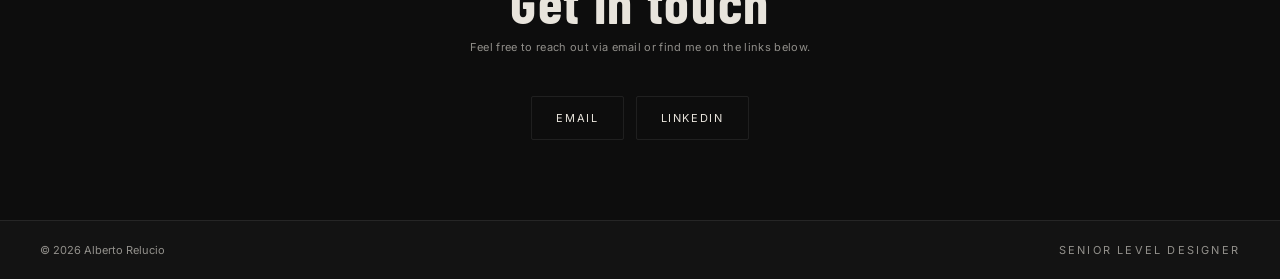
==== commit d3a0b6e0: "Keep the lightbox comparator 16:9 and uncropped in short windows The lightbox had a 1100px minimum w" ====
--- a/index.html
+++ b/index.html
@@ -12,7 +12,7 @@
   <link rel="preconnect" href="https://fonts.googleapis.com">
   <link rel="preconnect" href="https://fonts.gstatic.com" crossorigin>
   <link href="https://fonts.googleapis.com/css2?family=Barlow+Condensed:wght@400;600;700&family=Inter:wght@400;500&display=swap" rel="stylesheet">
-  <link rel="stylesheet" href="style.css?v=37">
+  <link rel="stylesheet" href="style.css?v=38">
 <!-- GoatCounter Analytics -->
 <script data-goatcounter="https://kolding45.goatcounter.com/count" async src="//gc.zgo.at/count.js"></script>
 <!-- End GoatCounter Analytics -->
--- a/style.css
+++ b/style.css
@@ -1715,13 +1715,19 @@
   transition: opacity var(--lightbox-t) var(--ease-out), visibility 0s;
 }
 
-.lightbox-content { width: 100%; max-width: max(1100px, calc(78vh * 16 / 9)); }
+/* The comparator stays 16:9 and uncropped: the content is never wider than the
+   height left for the image allows (overlay padding 76px + nav and caption bars,
+   measured by the script as --lb-bars) times 16/9. */
+.lightbox-content {
+  width: 100%;
+  max-width: min(max(1100px, calc(78vh * 16 / 9)), calc((100vh - 76px - var(--lb-bars, 92px)) * 16 / 9));
+  max-width: min(max(1100px, calc(78vh * 16 / 9)), calc((100dvh - 76px - var(--lb-bars, 92px)) * 16 / 9));
+}
 /* Two steps: the dark backdrop covers the page first, then the comparator
    (moved in under that cover) fades in; closing runs the same steps backwards. */
 .lightbox-overlay .lightbox-content { opacity: 0; transition: opacity 150ms var(--ease-out); }
 .lightbox-overlay.show .lightbox-content { opacity: 1; }
 .lightbox-content .comparison-wrap { border-top: none; }
-.lightbox-content .comparison-wrap .comparison { max-height: 78vh; }
 
 .lightbox-close {
   position: fixed; top: 16px; right: 16px; z-index: 1000;
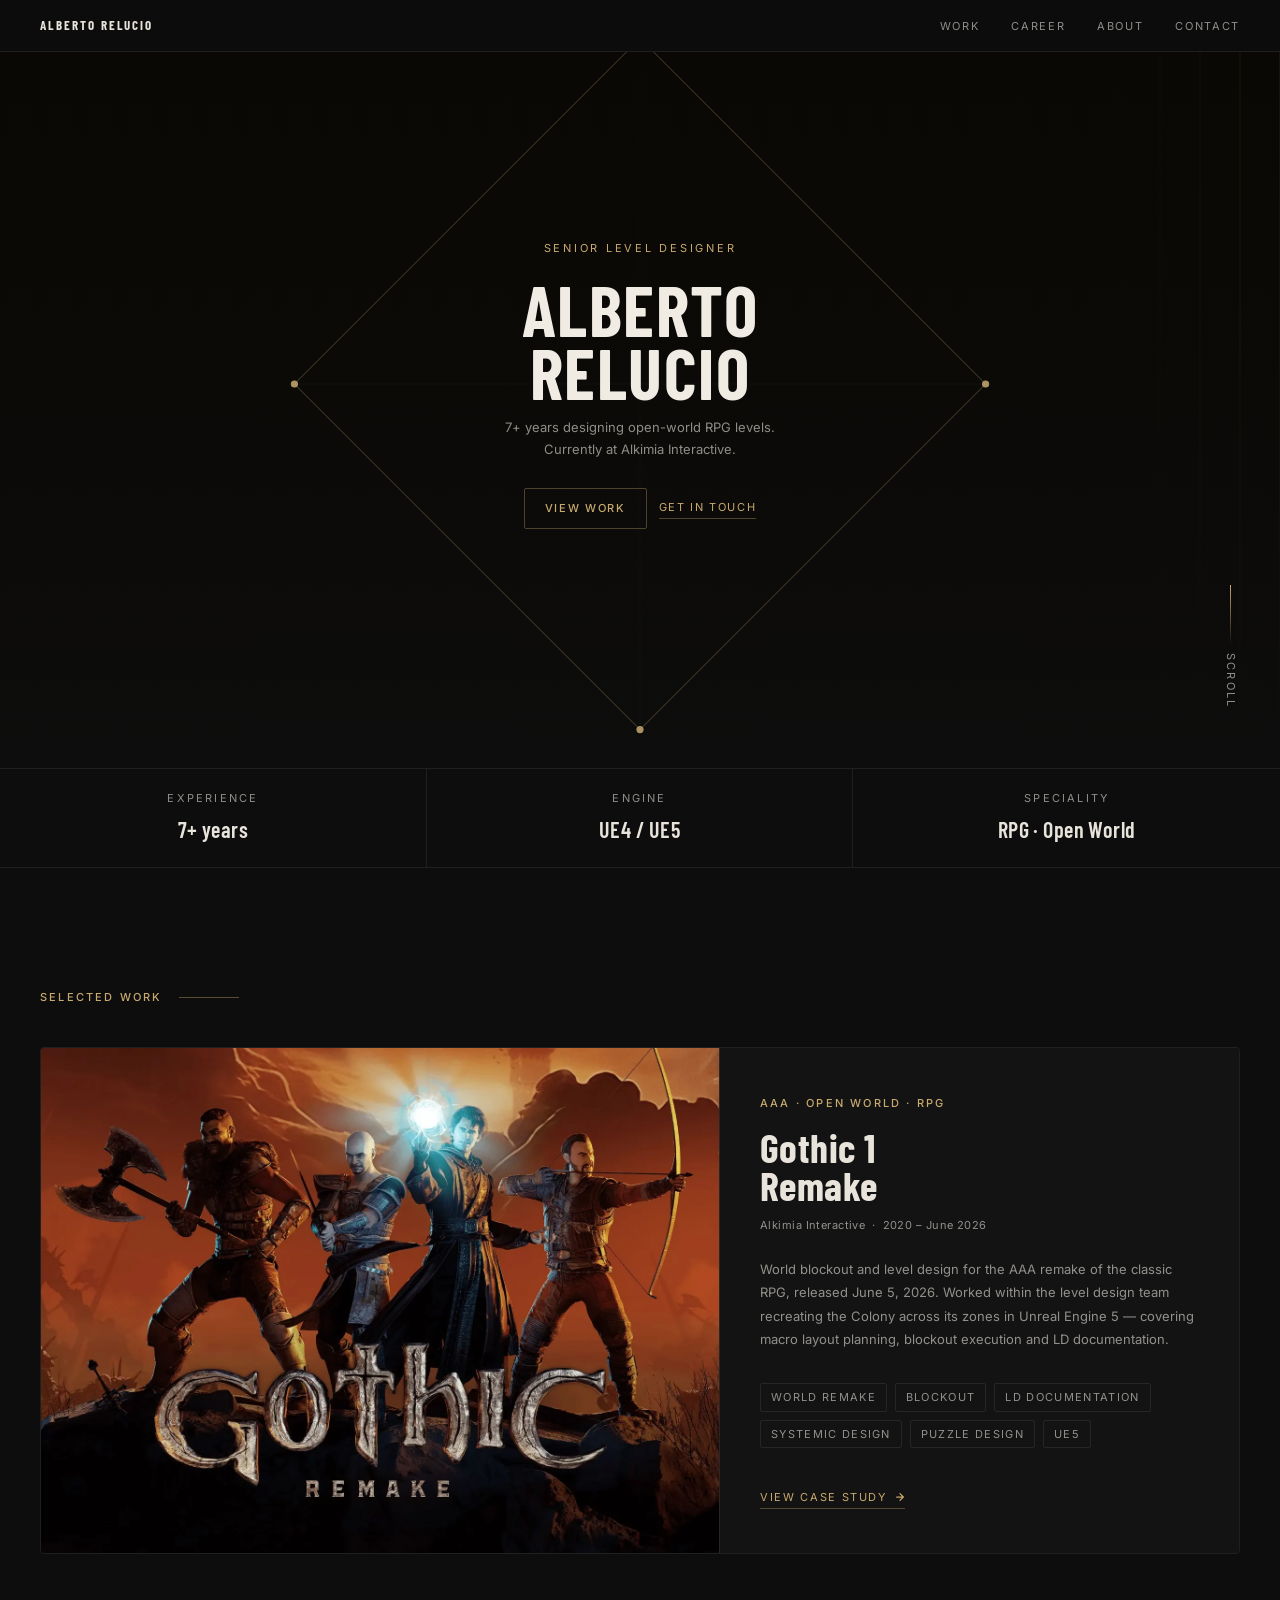
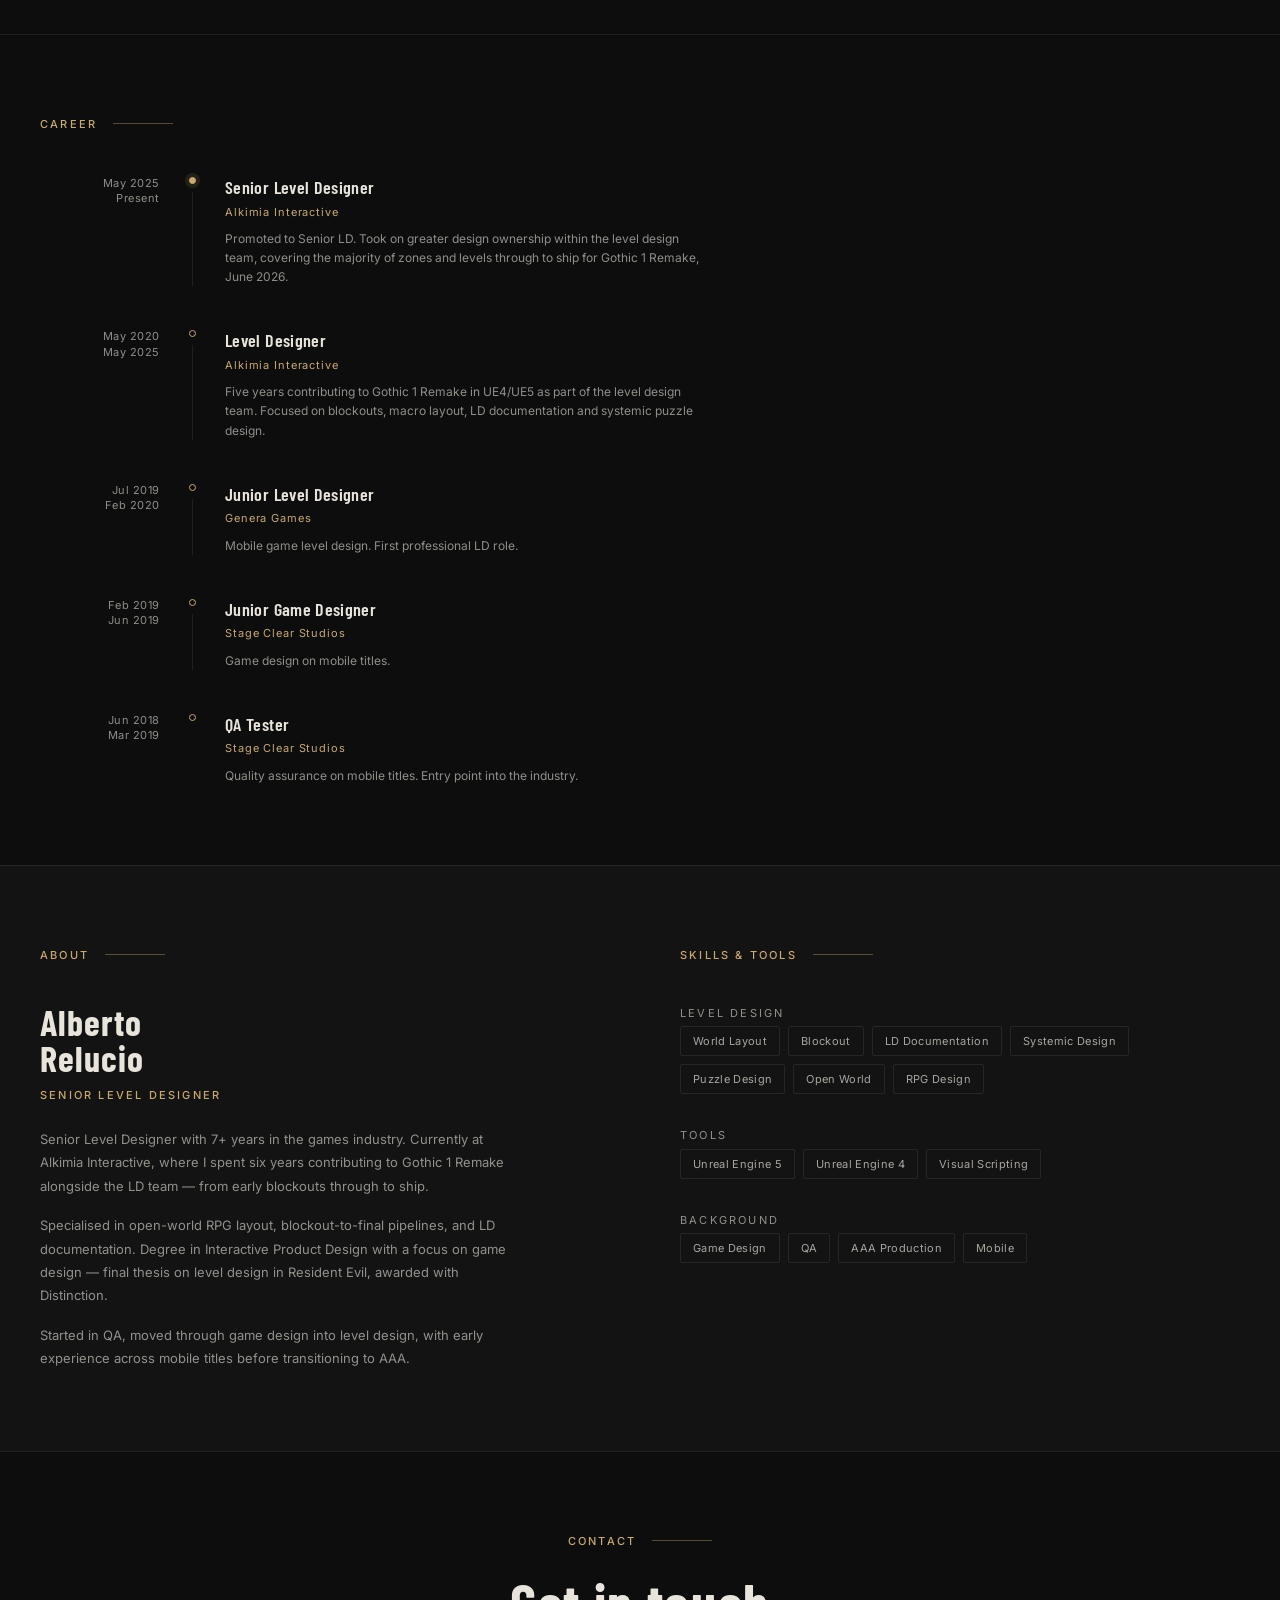
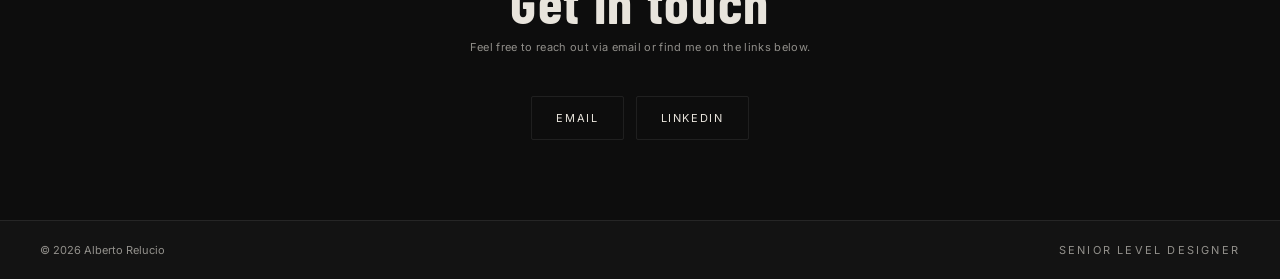
==== commit 18e76200: "Serve 1280px comparator images to phones and never crop them The 26 blockout / in-game images get a " ====
--- a/index.html
+++ b/index.html
@@ -12,7 +12,7 @@
   <link rel="preconnect" href="https://fonts.googleapis.com">
   <link rel="preconnect" href="https://fonts.gstatic.com" crossorigin>
   <link href="https://fonts.googleapis.com/css2?family=Barlow+Condensed:wght@400;600;700&family=Inter:wght@400;500&display=swap" rel="stylesheet">
-  <link rel="stylesheet" href="style.css?v=38">
+  <link rel="stylesheet" href="style.css?v=39">
 <!-- GoatCounter Analytics -->
 <script data-goatcounter="https://kolding45.goatcounter.com/count" async src="//gc.zgo.at/count.js"></script>
 <!-- End GoatCounter Analytics -->
--- a/style.css
+++ b/style.css
@@ -1663,7 +1663,7 @@
 .cpair.leaving { display: block; z-index: 0; }
 .cpair.entering { opacity: 0; }
 .comparison-before, .comparison-after { position: absolute; inset: 0; width: 100%; height: 100%; }
-.comparison-before img, .comparison-after img { position: absolute; inset: 0; width: 100%; height: 100%; object-fit: cover; display: block; }
+.comparison-before img, .comparison-after img { position: absolute; inset: 0; width: 100%; height: 100%; object-fit: contain; display: block; } /* contain: evidence is never cropped, even if the frame rounds off 16:9 */
 
 .comparison-after { clip-path: inset(0 0 0 50%); } /* in-game shows right of the divider, blockout left */
 .comparison-divider { position: absolute; top: 0; bottom: 0; left: 50%; width: 1px; background: var(--color-accent); z-index: 10; pointer-events: none; }
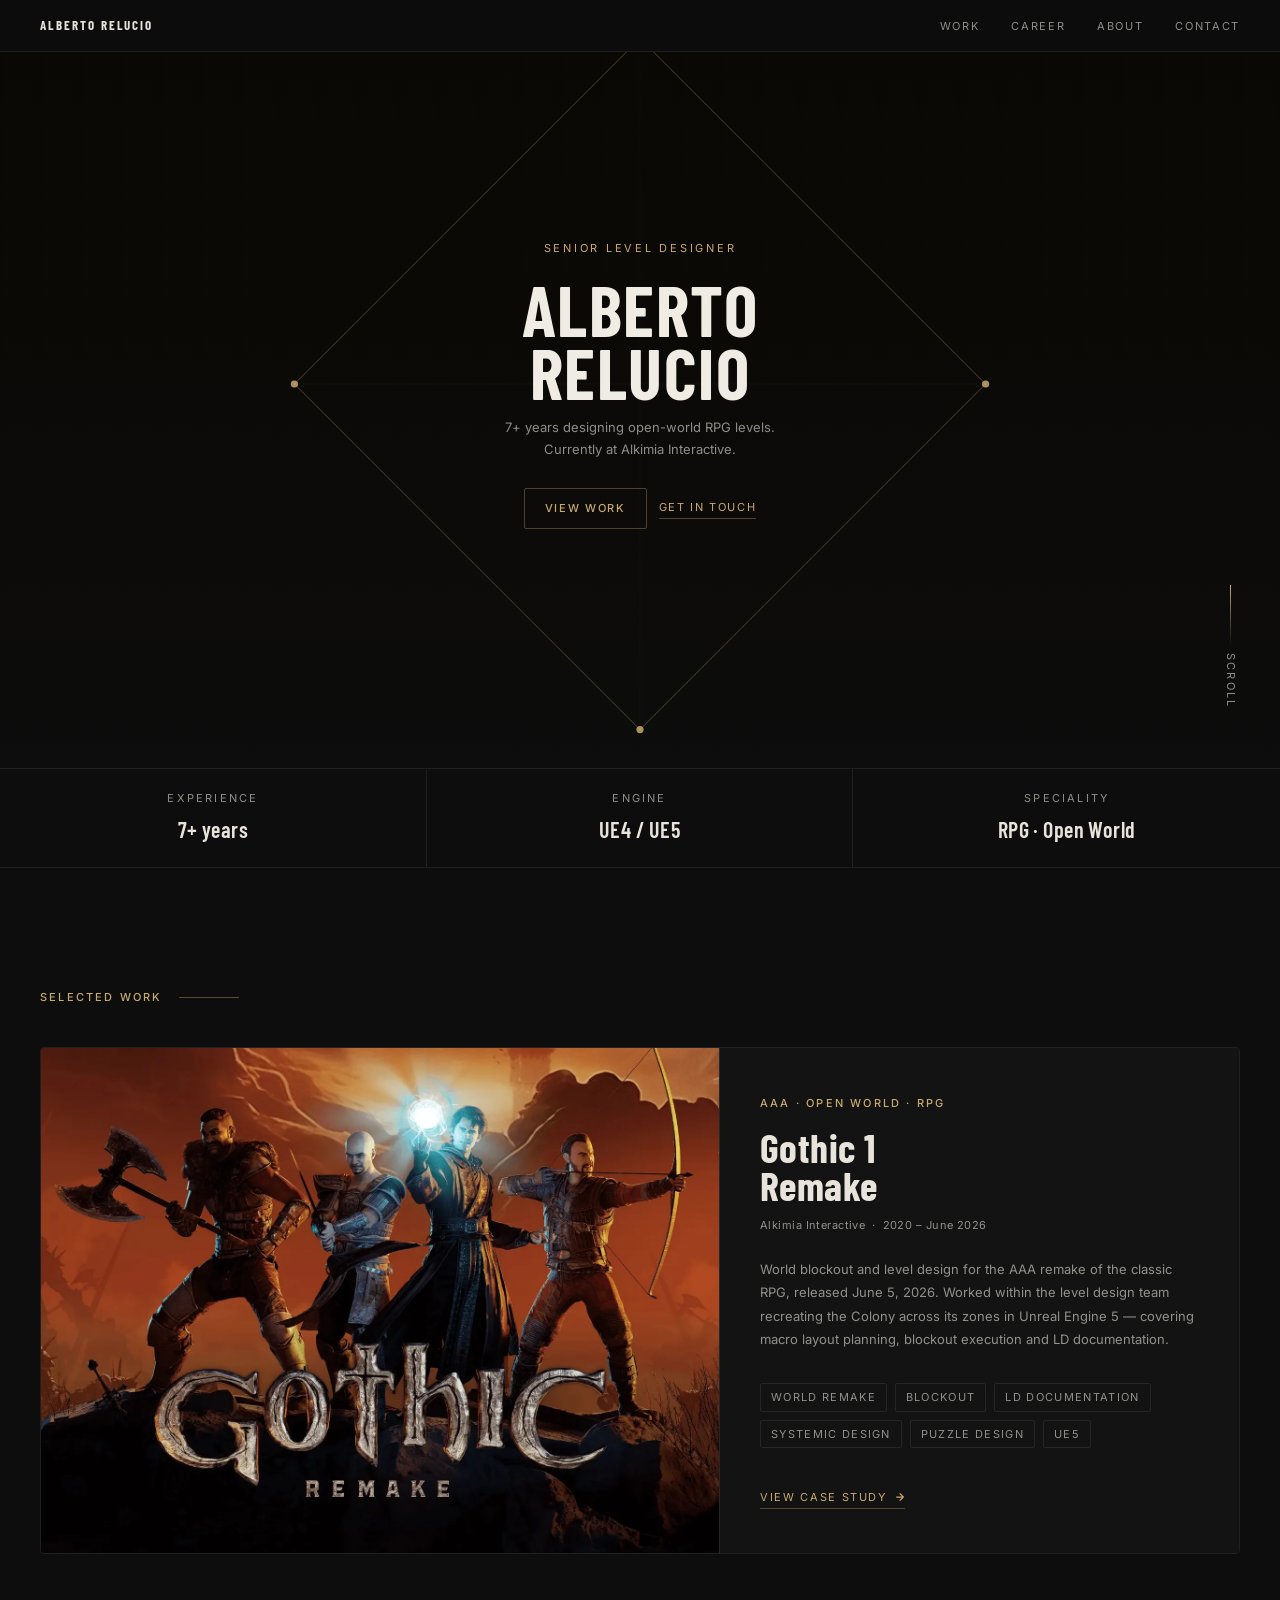
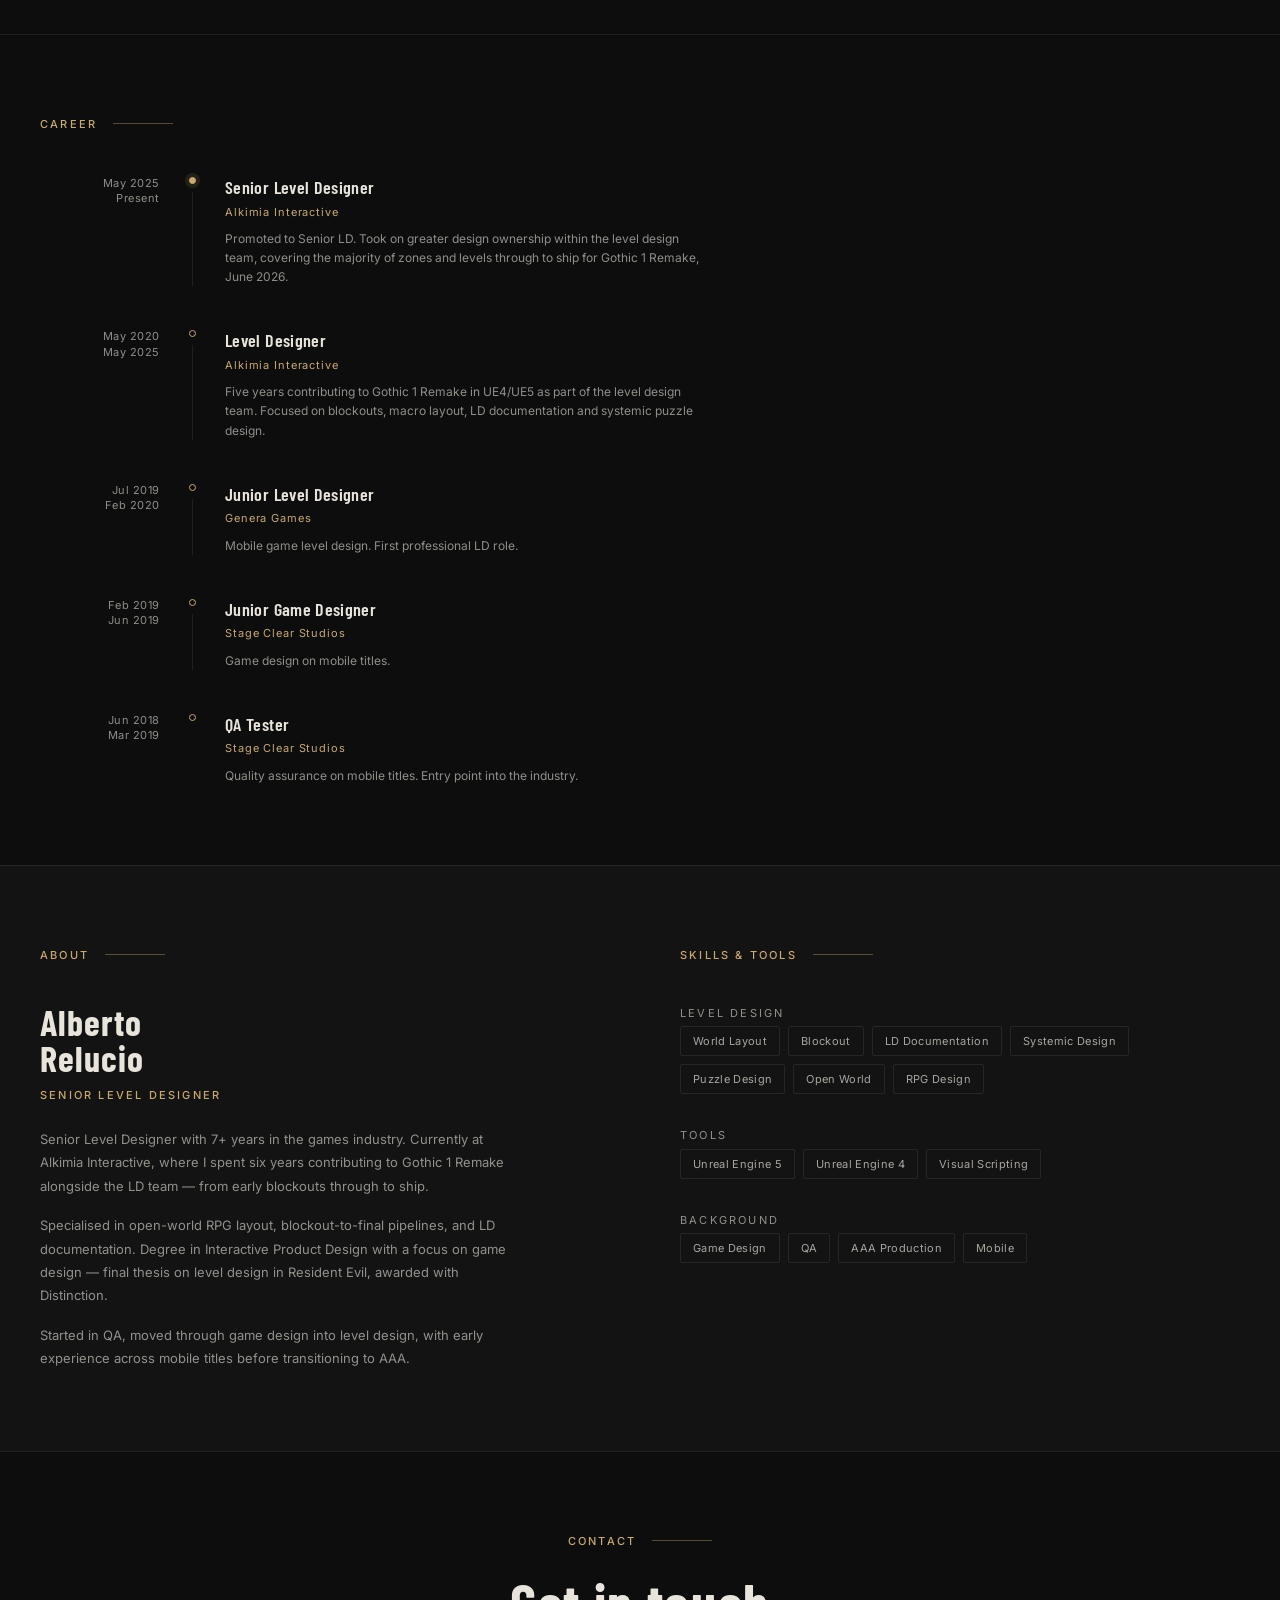
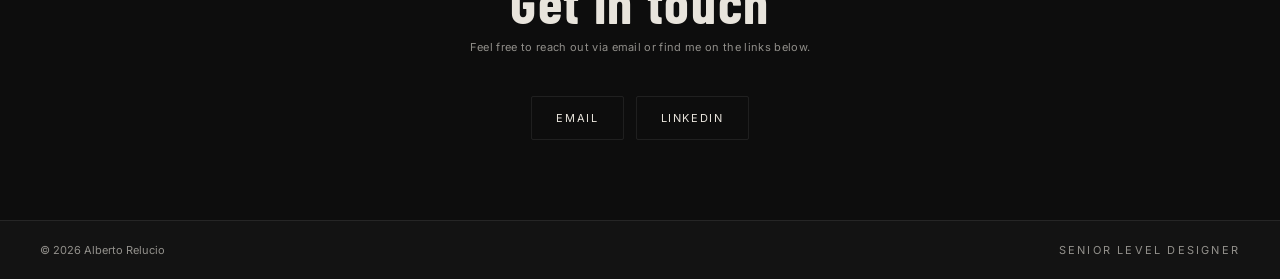
==== commit d63b8298: "Add Open Graph and Twitter Card tags with share images Both pages had no social metadata, so LinkedI" ====
--- a/index.html
+++ b/index.html
@@ -5,6 +5,18 @@
   <meta name="google-site-verification" content="suXNNV-5c8QuaygYBA8K-LP6GFoIeC4PVlGO9d6GAaM" />
   <meta name="viewport" content="width=device-width, initial-scale=1.0">
   <title>Alberto Relucio — Senior Level Designer</title>
+  <meta name="description" content="7+ years designing open-world RPG levels. Currently at Alkimia Interactive.">
+  <meta property="og:type" content="website">
+  <meta property="og:site_name" content="Alberto Relucio">
+  <meta property="og:title" content="Alberto Relucio — Senior Level Designer">
+  <meta property="og:description" content="7+ years designing open-world RPG levels. Currently at Alkimia Interactive.">
+  <meta property="og:url" content="https://albertorelucio.com/">
+  <meta property="og:image" content="https://albertorelucio.com/images/og-home.jpg">
+  <meta property="og:image:width" content="1200">
+  <meta property="og:image:height" content="630">
+  <meta property="og:image:alt" content="Alberto Relucio, Senior Level Designer: his name and the AR monogram inside a gold rhombus on a dark grid.">
+  <meta name="twitter:card" content="summary_large_image">
+  <meta name="twitter:image" content="https://albertorelucio.com/images/og-home.jpg">
   <link rel="icon" href="favicon-32.png" type="image/png" sizes="32x32">
   <link rel="icon" href="favicon.svg" type="image/svg+xml">
   <link rel="apple-touch-icon" href="apple-touch-icon.png">
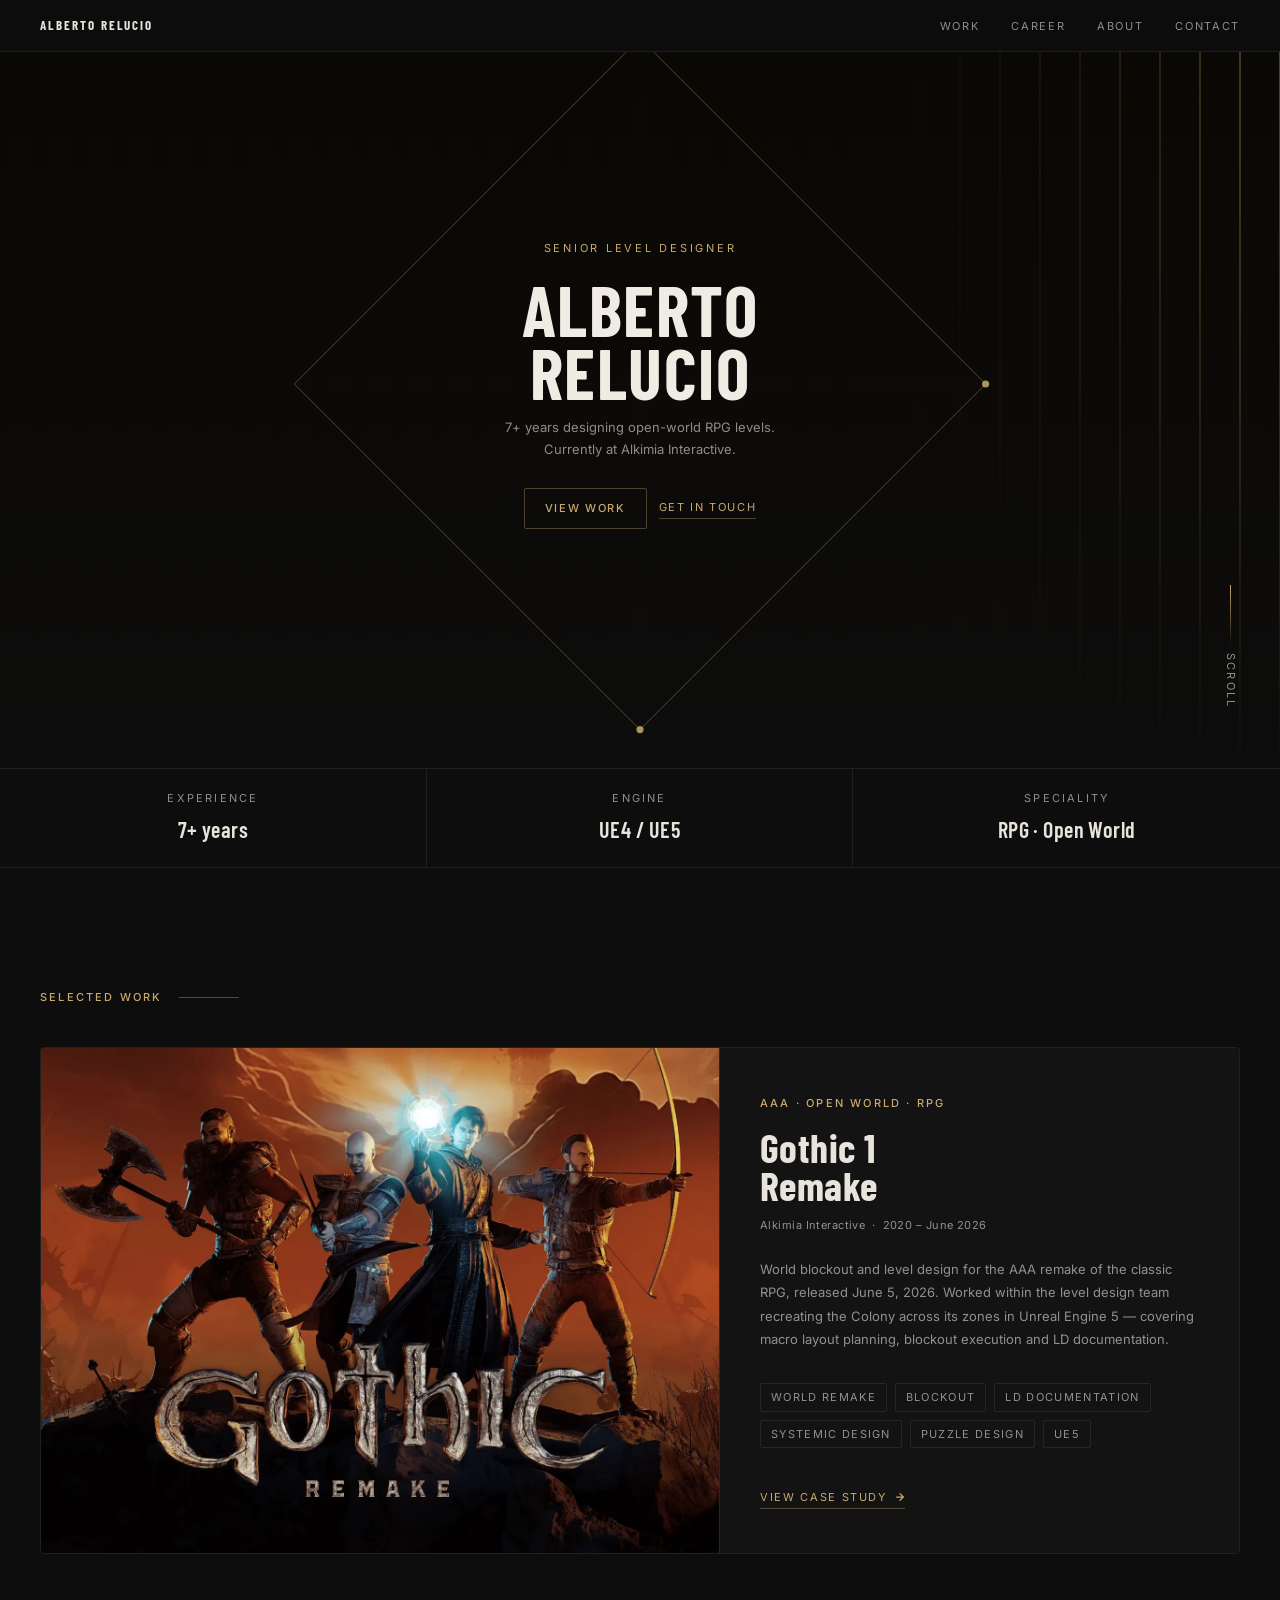
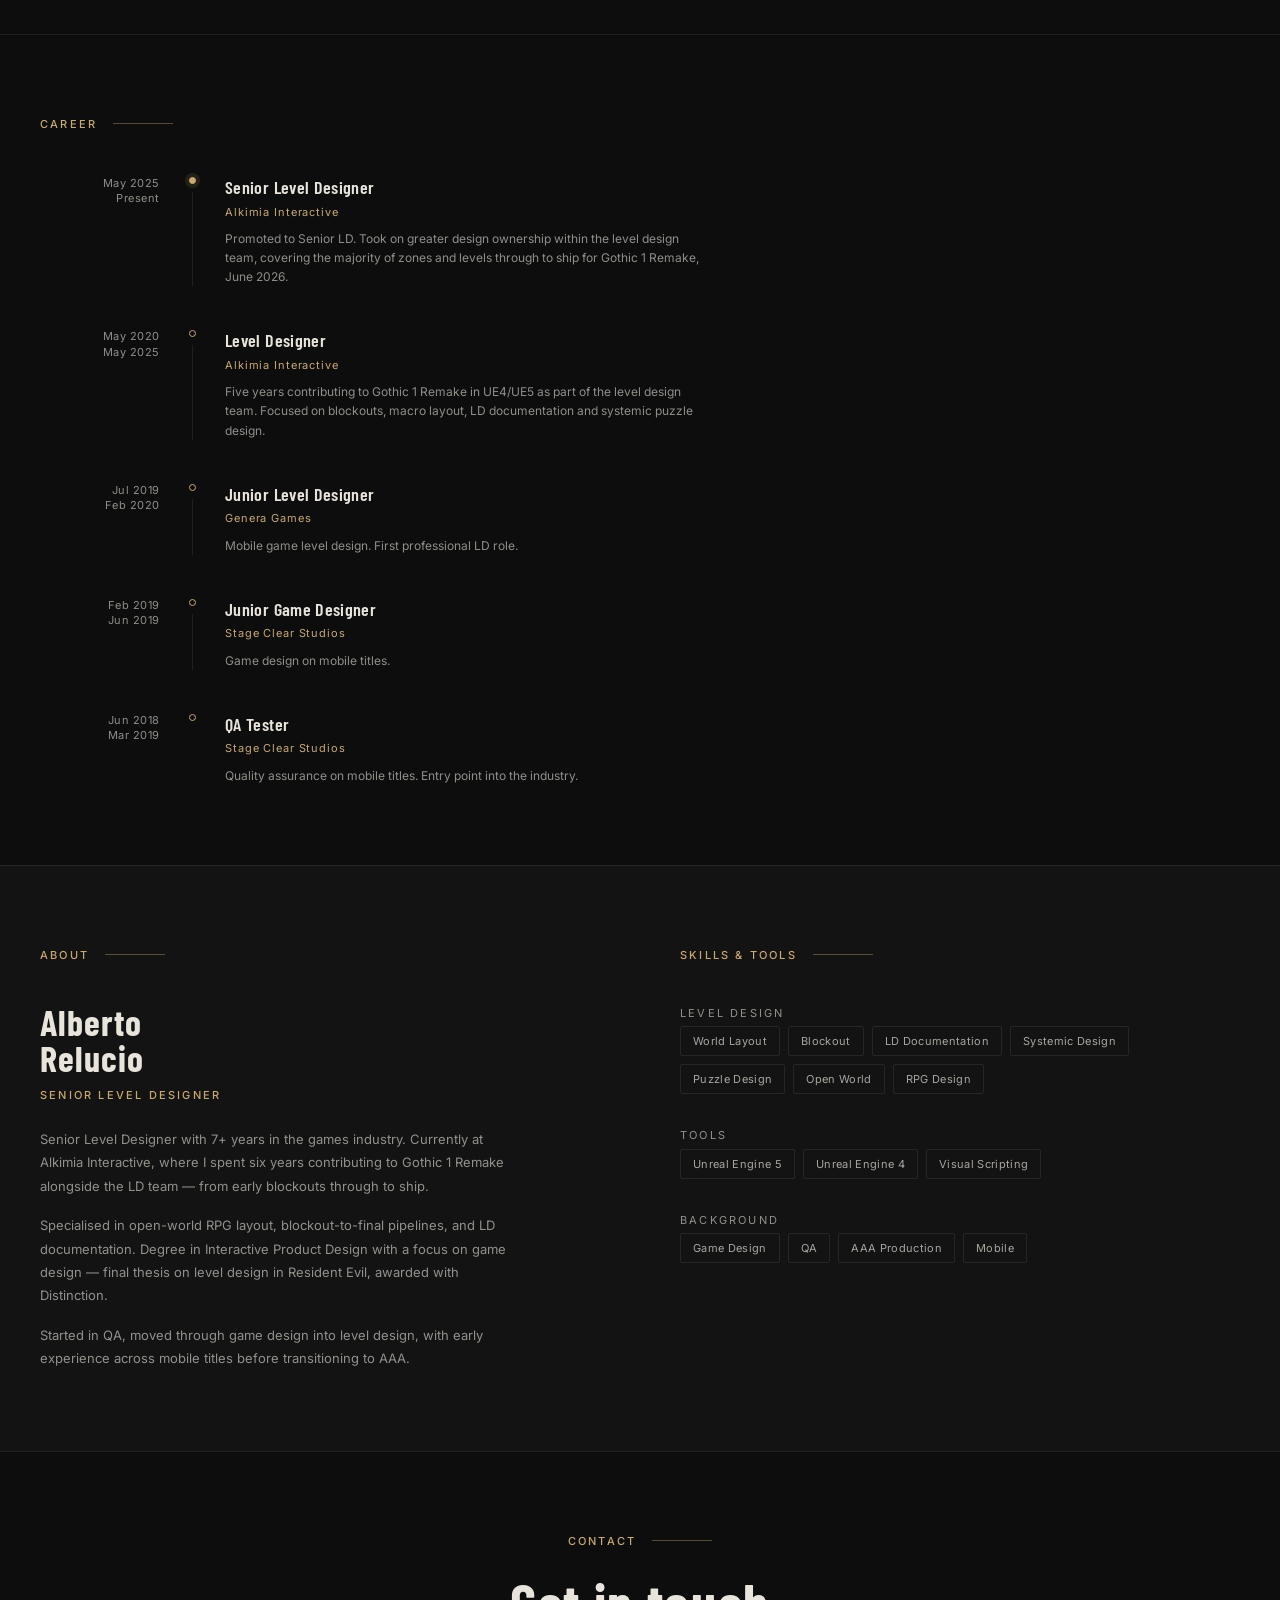
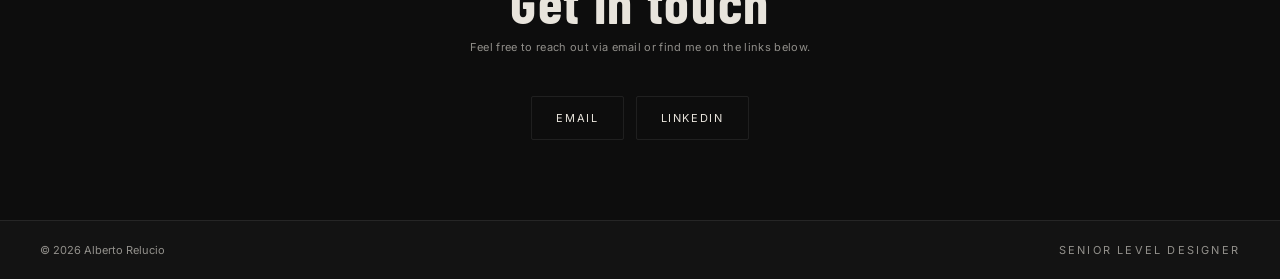
==== commit 71a3465d: "Re-export share images sharper and point og:image at new file names The 1200x630 share images looked" ====
--- a/index.html
+++ b/index.html
@@ -11,12 +11,12 @@
   <meta property="og:title" content="Alberto Relucio — Senior Level Designer">
   <meta property="og:description" content="7+ years designing open-world RPG levels. Currently at Alkimia Interactive.">
   <meta property="og:url" content="https://albertorelucio.com/">
-  <meta property="og:image" content="https://albertorelucio.com/images/og-home.jpg">
+  <meta property="og:image" content="https://albertorelucio.com/images/og-home-2.jpg">
   <meta property="og:image:width" content="1200">
   <meta property="og:image:height" content="630">
   <meta property="og:image:alt" content="Alberto Relucio, Senior Level Designer: his name and the AR monogram inside a gold rhombus on a dark grid.">
   <meta name="twitter:card" content="summary_large_image">
-  <meta name="twitter:image" content="https://albertorelucio.com/images/og-home.jpg">
+  <meta name="twitter:image" content="https://albertorelucio.com/images/og-home-2.jpg">
   <link rel="icon" href="favicon-32.png" type="image/png" sizes="32x32">
   <link rel="icon" href="favicon.svg" type="image/svg+xml">
   <link rel="apple-touch-icon" href="apple-touch-icon.png">
